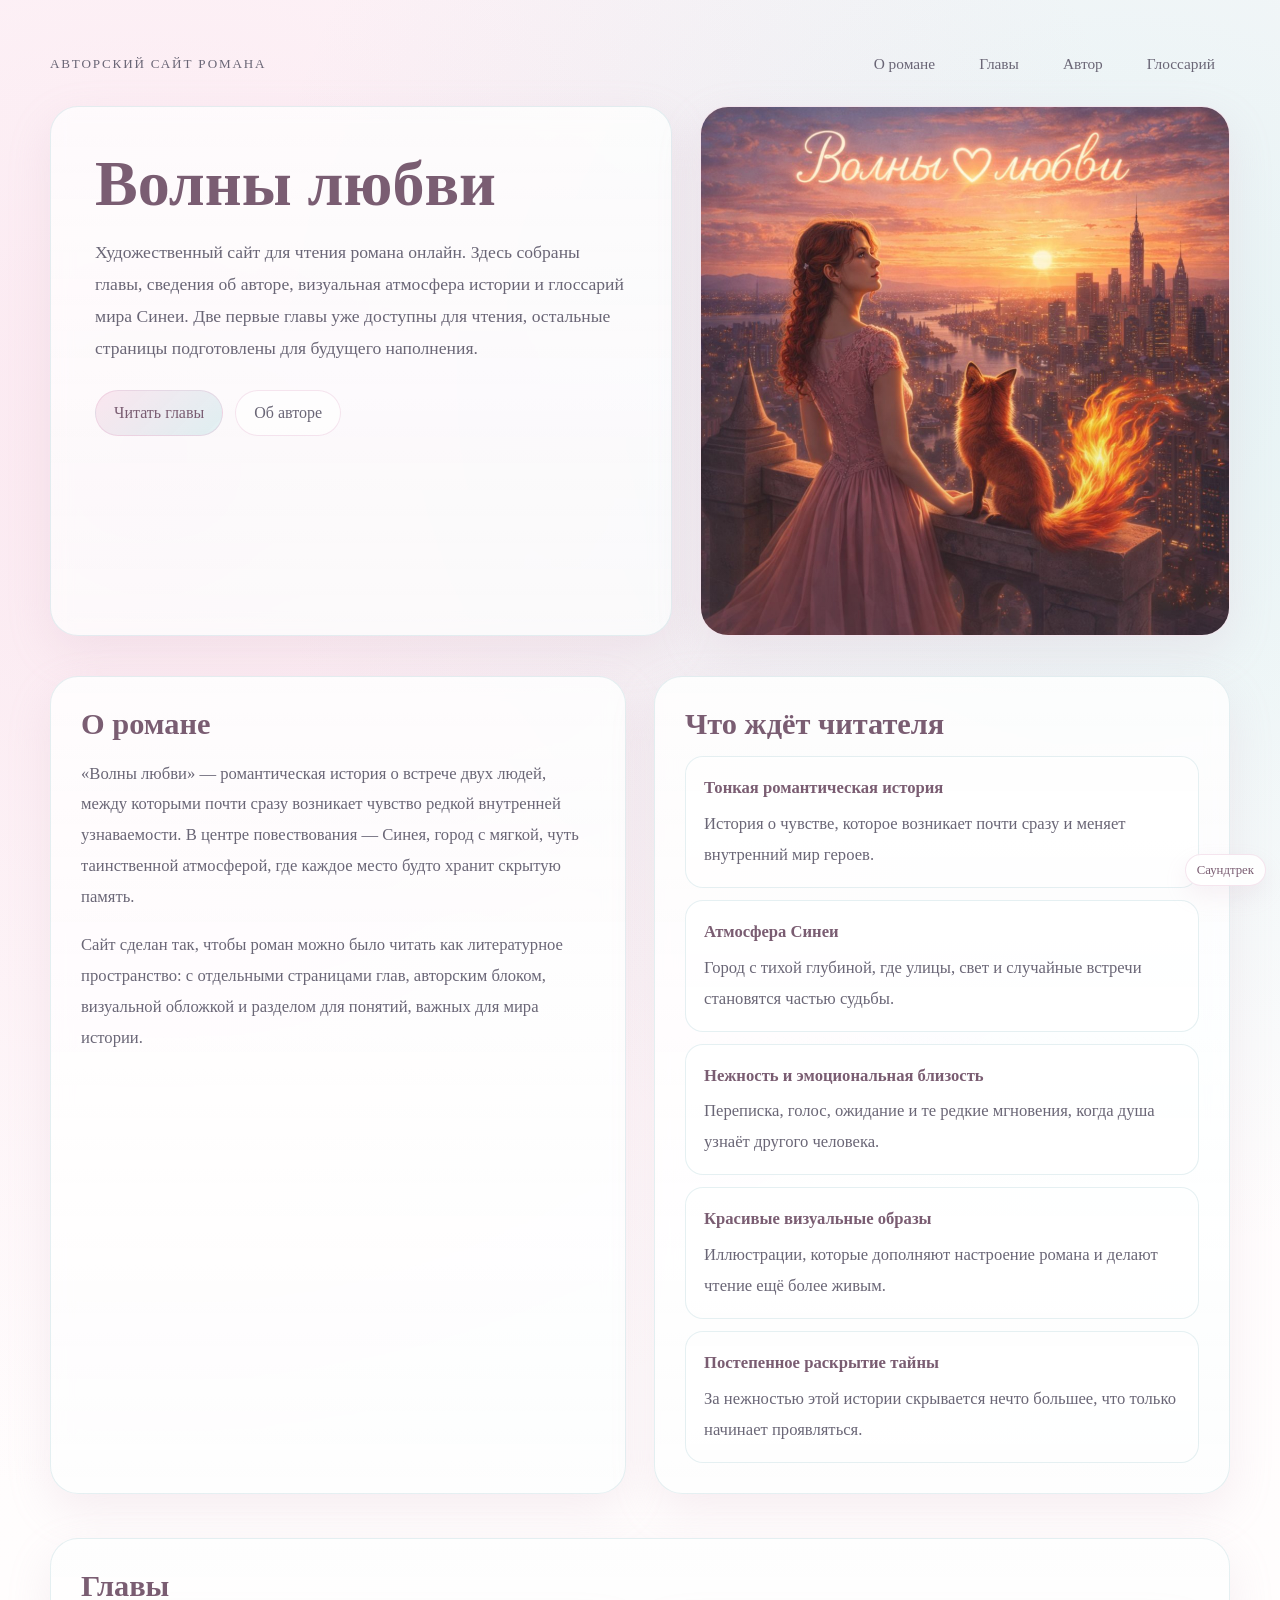
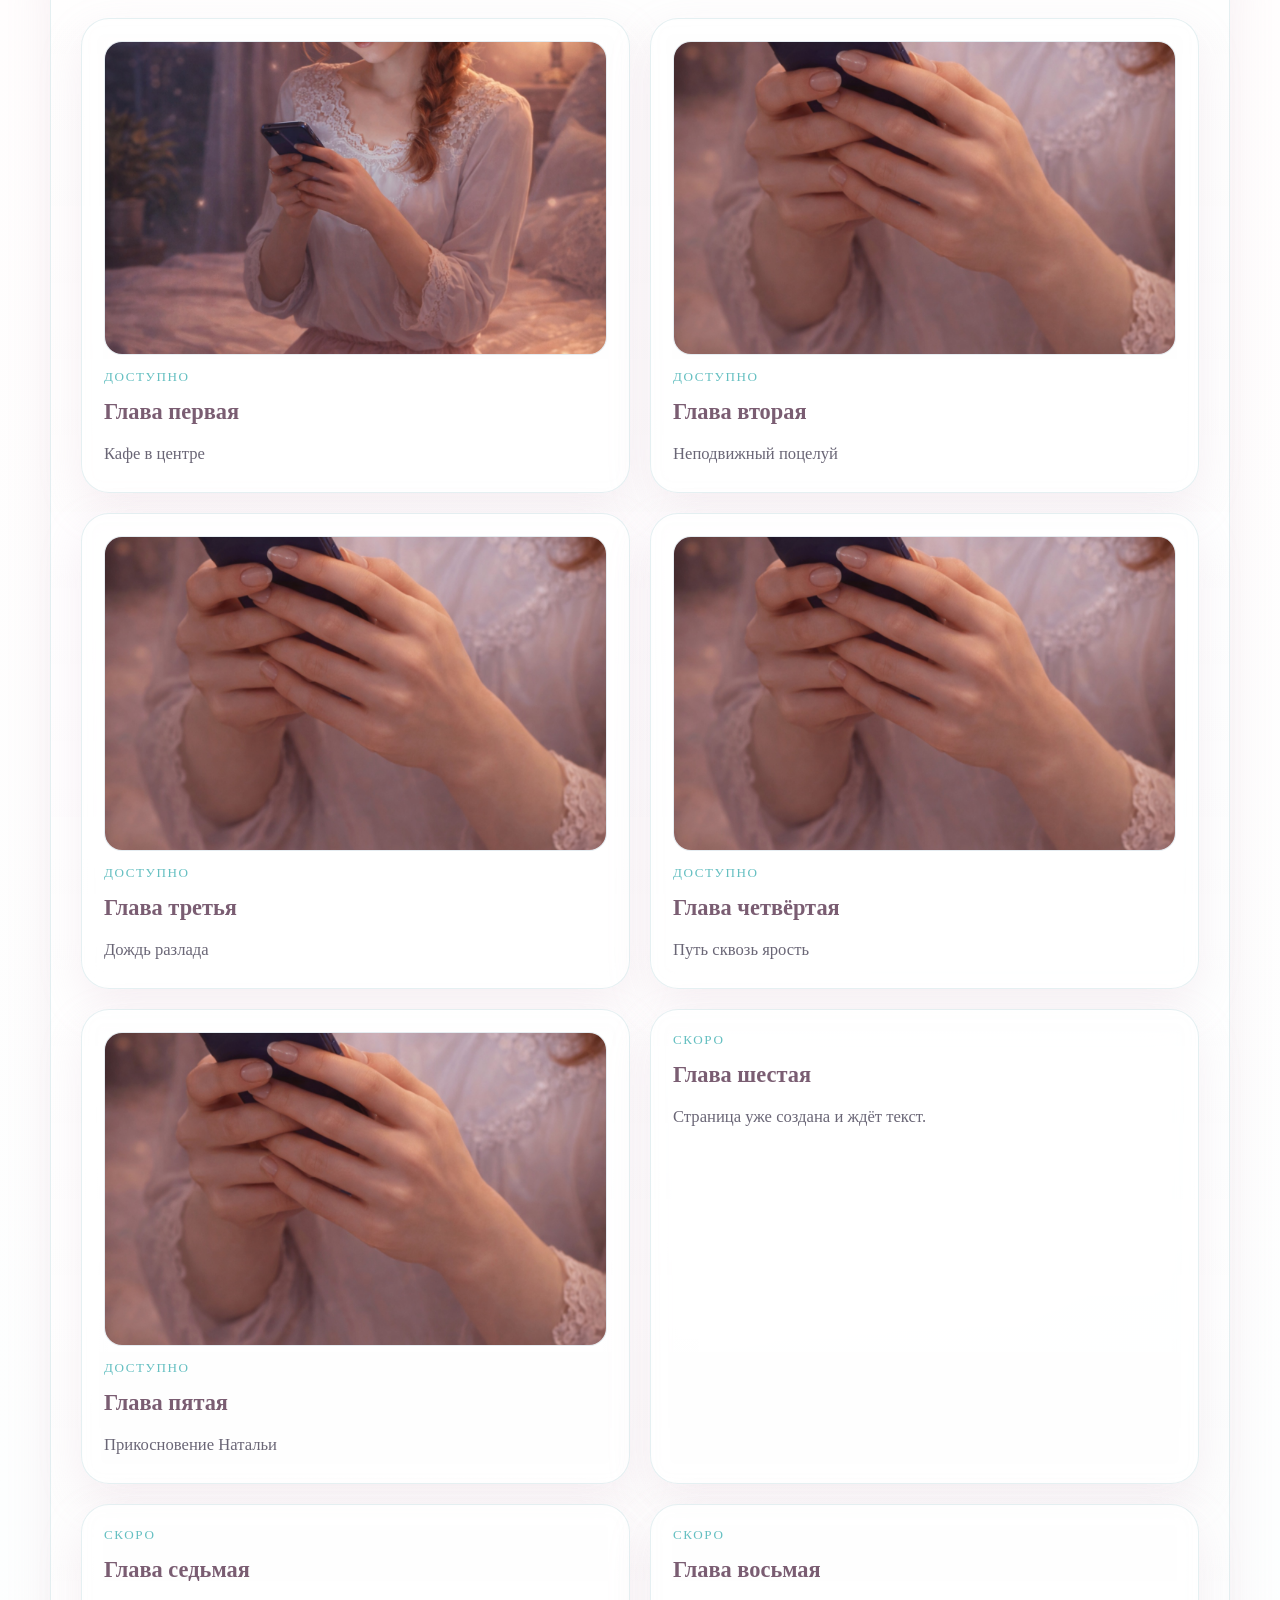
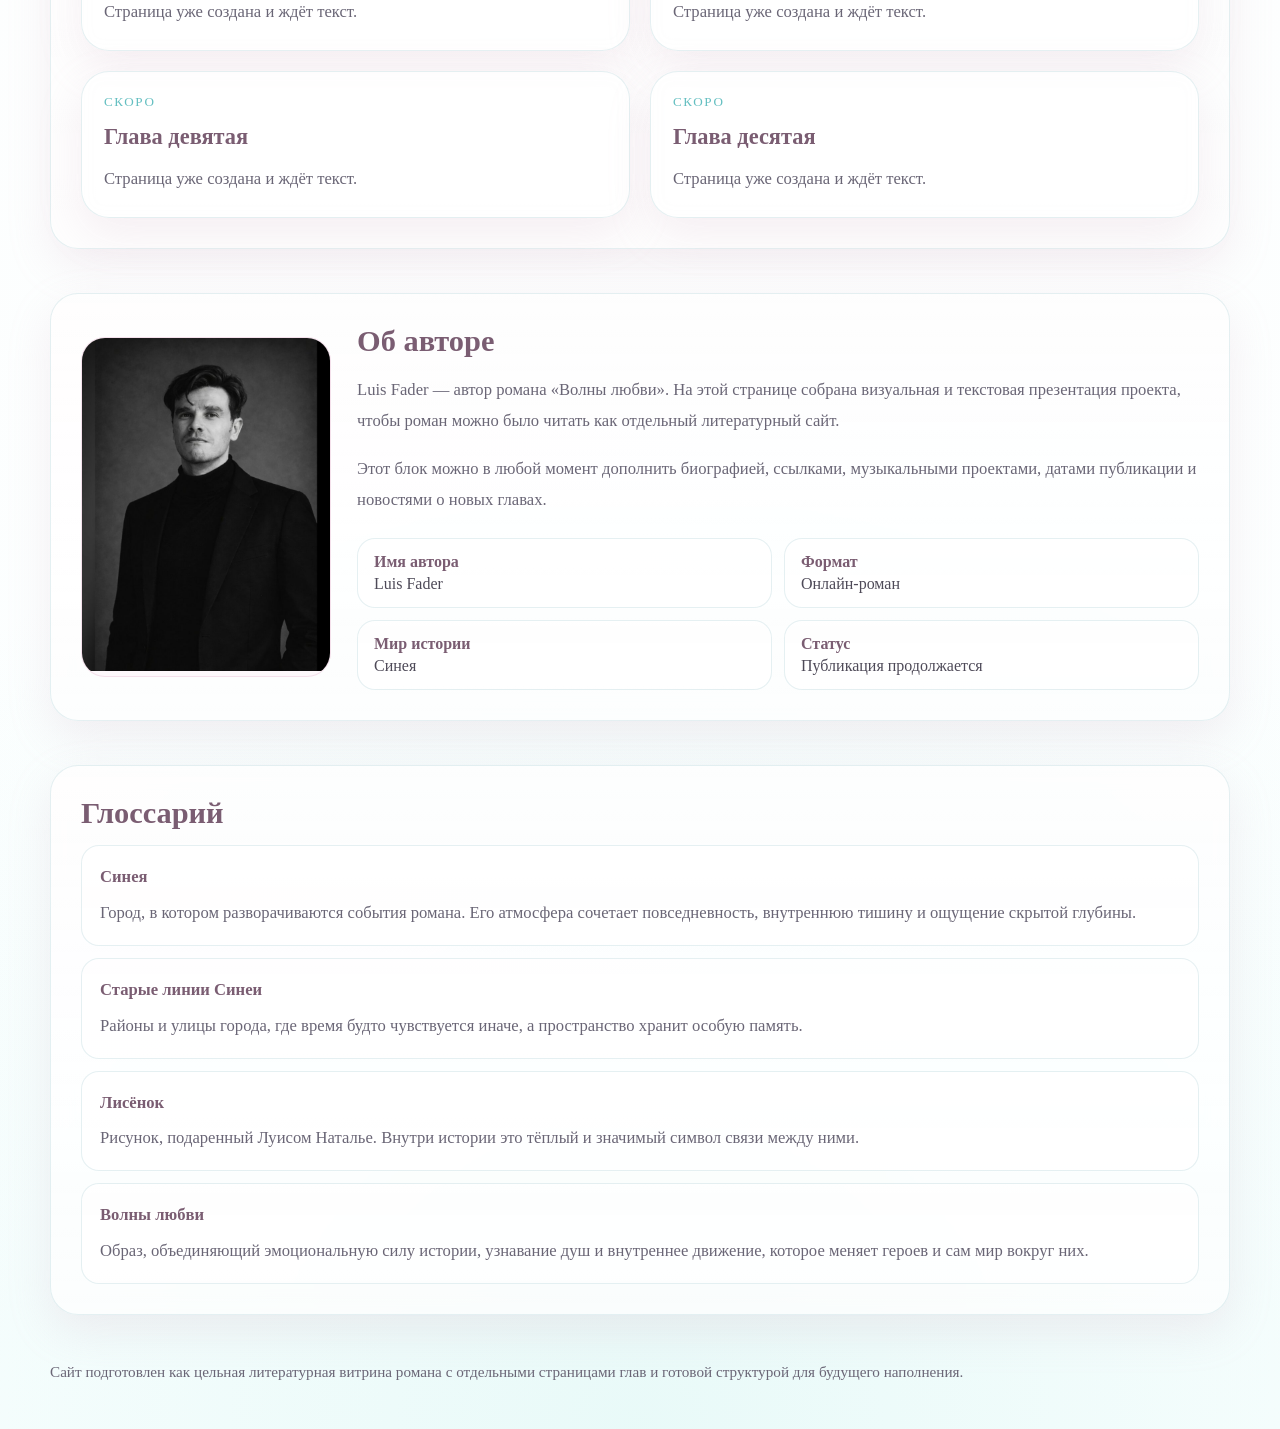
==== index.html @ 977006c1 "Add files via upload" ====
<!DOCTYPE html>
<html lang="ru">
<head>
  <meta charset="UTF-8">
  <meta name="viewport" content="width=device-width, initial-scale=1.0">
  <title>Волны любви — роман</title>
  <link rel="stylesheet" href="assets/css/styles.css">
</head>
<body>
  <div class="site-shell hero">
    <div class="topbar">
      <div class="brand">Авторский сайт романа</div>
      <nav class="nav">
        <a href="#about">О романе</a>
        <a href="#chapters">Главы</a>
        <a href="#author">Автор</a>
        <a href="#glossary">Глоссарий</a>
      </nav>
    </div>

    <div class="hero-grid">
      <section class="card hero-copy">
        <h1>Волны любви</h1>
        <p>
          Художественный сайт для чтения романа онлайн. Здесь собраны главы, сведения об авторе,
          визуальная атмосфера истории и глоссарий мира Синеи. Две первые главы уже доступны для чтения,
          остальные страницы подготовлены для будущего наполнения.
        </p>
        <div class="hero-actions">
          <a class="button primary" href="#chapters">Читать главы</a>
          <a class="button secondary" href="#author">Об авторе</a>
        </div>
      </section>

      <aside class="card cover-card">
        <img src="assets/img/cover.jpg" alt="Обложка романа">
      </aside>
    </div>
  </div>

  <main class="site-shell">
    <section class="section" id="about">
      <div class="section-grid">
        <article class="card panel">
          <h2>О романе</h2>
          <p>
            «Волны любви» — романтическая история о встрече двух людей, между которыми почти сразу возникает
            чувство редкой внутренней узнаваемости. В центре повествования — Синея, город с мягкой, чуть
            таинственной атмосферой, где каждое место будто хранит скрытую память.
          </p>
          <p>
            Сайт сделан так, чтобы роман можно было читать как литературное пространство:
            с отдельными страницами глав, авторским блоком, визуальной обложкой и разделом для понятий,
            важных для мира истории.
          </p>
        </article>

        
        <article class="card panel">
          <h2>Что ждёт читателя</h2>
          <ul class="glossary-list">
            <li>
              <strong>Тонкая романтическая история</strong>
              История о чувстве, которое возникает почти сразу и меняет внутренний мир героев.
            </li>
            <li>
              <strong>Атмосфера Синеи</strong>
              Город с тихой глубиной, где улицы, свет и случайные встречи становятся частью судьбы.
            </li>
            <li>
              <strong>Нежность и эмоциональная близость</strong>
              Переписка, голос, ожидание и те редкие мгновения, когда душа узнаёт другого человека.
            </li>
            <li>
              <strong>Красивые визуальные образы</strong>
              Иллюстрации, которые дополняют настроение романа и делают чтение ещё более живым.
            </li>
            <li>
              <strong>Постепенное раскрытие тайны</strong>
              За нежностью этой истории скрывается нечто большее, что только начинает проявляться.
            </li>
          </ul>
        </article>

      </div>
    </section>

    <section class="section" id="chapters">
      <div class="card panel">
        <h2>Главы</h2>
        <div class="chapter-grid">
          <a class="card chapter-card" href="chapters/chapter-01.html">
            <div class="chapter-thumb"><img src="assets/img/chapter-01.jpg" alt="Глава 1"></div>
            <div class="chapter-status">доступно</div>
            <h3>Глава первая</h3>
            <p>Кафе в центре</p>
          </a>

          <a class="card chapter-card" href="chapters/chapter-02.html">
            <div class="chapter-thumb"><img src="assets/img/chapter-02.jpg" alt="Глава 2"></div>
            <div class="chapter-status">доступно</div>
            <h3>Глава вторая</h3>
            <p>Неподвижный поцелуй</p>
          </a>

          <a class="card chapter-card" href="chapters/chapter-03.html">
            <div class="chapter-thumb"><img src="assets/img/chapter-02.jpg" alt="Глава 3"></div>
            <div class="chapter-status">доступно</div>
            <h3>Глава третья</h3>
            <p>Дождь разлада</p>
          </a>

          <a class="card chapter-card" href="chapters/chapter-04.html">
            <div class="chapter-thumb"><img src="assets/img/chapter-02.jpg" alt="Глава 4"></div>
            <div class="chapter-status">доступно</div>
            <h3>Глава четвёртая</h3>
            <p>Путь сквозь ярость</p>
          </a>

          <a class="card chapter-card" href="chapters/chapter-05.html">
    <div class="chapter-thumb"><img src="assets/img/chapter-02.jpg"></div>
    <div class="chapter-status">доступно</div>
    <h3>Глава пятая</h3>
    <p>Прикосновение Натальи</p>
    </a>

          <a class="card chapter-card" href="chapters/chapter-06.html">
            <div class="chapter-status">скоро</div>
            <h3>Глава шестая</h3>
            <p>Страница уже создана и ждёт текст.</p>
          </a>

          <a class="card chapter-card" href="chapters/chapter-07.html">
            <div class="chapter-status">скоро</div>
            <h3>Глава седьмая</h3>
            <p>Страница уже создана и ждёт текст.</p>
          </a>

          <a class="card chapter-card" href="chapters/chapter-08.html">
            <div class="chapter-status">скоро</div>
            <h3>Глава восьмая</h3>
            <p>Страница уже создана и ждёт текст.</p>
          </a>

          <a class="card chapter-card" href="chapters/chapter-09.html">
            <div class="chapter-status">скоро</div>
            <h3>Глава девятая</h3>
            <p>Страница уже создана и ждёт текст.</p>
          </a>

          <a class="card chapter-card" href="chapters/chapter-10.html">
            <div class="chapter-status">скоро</div>
            <h3>Глава десятая</h3>
            <p>Страница уже создана и ждёт текст.</p>
          </a>
        </div>
      </div>
    </section>

    <section class="section" id="author">
      <div class="card panel author-card">
        <div class="author-photo">
          <img src="assets/img/author.jpg" alt="Фото автора">
        </div>
        <div>
          <h2>Об авторе</h2>
          <p>
            Luis Fader — автор романа «Волны любви». На этой странице собрана визуальная и текстовая
            презентация проекта, чтобы роман можно было читать как отдельный литературный сайт.
          </p>
          <p>
            Этот блок можно в любой момент дополнить биографией, ссылками, музыкальными проектами,
            датами публикации и новостями о новых главах.
          </p>
          <div class="meta">
            <div><strong>Имя автора</strong><span>Luis Fader</span></div>
            <div><strong>Формат</strong><span>Онлайн-роман</span></div>
            <div><strong>Мир истории</strong><span>Синея</span></div>
            <div><strong>Статус</strong><span>Публикация продолжается</span></div>
          </div>
        </div>
      </div>
    </section>

    <section class="section" id="glossary">
      <div class="card panel">
        <h2>Глоссарий</h2>
        <ul class="glossary-list">
          <li>
            <strong>Синея</strong>
            Город, в котором разворачиваются события романа. Его атмосфера сочетает повседневность,
            внутреннюю тишину и ощущение скрытой глубины.
          </li>
          <li>
            <strong>Старые линии Синеи</strong>
            Районы и улицы города, где время будто чувствуется иначе, а пространство хранит особую память.
          </li>
          <li>
            <strong>Лисёнок</strong>
            Рисунок, подаренный Луисом Наталье. Внутри истории это тёплый и значимый символ связи между ними.
          </li>
          <li>
            <strong>Волны любви</strong>
            Образ, объединяющий эмоциональную силу истории, узнавание душ и внутреннее движение,
            которое меняет героев и сам мир вокруг них.
          </li>
        </ul>
      </div>
    </section>

    <footer class="footer">
      Сайт подготовлен как цельная литературная витрина романа с отдельными страницами глав и готовой структурой для будущего наполнения.
    </footer>
  </main>

  <div class="music-launcher">
    <button id="openSoundBtn" class="music-open-btn" type="button">Саундтрек</button>
  </div>

  <div id="soundModal" class="sound-modal" aria-hidden="true">
    <div class="sound-modal-backdrop"></div>
    <div id="soundModalCard" class="sound-modal-card">
      <div id="soundModalDrag" class="sound-modal-top">
        <div class="sound-modal-title">Послушать саундтрек «Волны любви»</div>
        <button id="closeSoundBtn" class="sound-close" type="button" aria-label="Закрыть">×</button>
      </div>

      <div class="sound-controls">
        <audio id="soundtrack" controls preload="metadata">
          <source src="assets/audio/soundtrack.mp3" type="audio/mpeg">
          <source src="assets/audio/soundtrack.wav" type="audio/wav">
        </audio>

        <div class="spectrum-wrap">
          <canvas id="spectrumCanvas" class="spectrum-canvas"></canvas>
        </div>

        <p class="sound-hint">Окно можно перетащить. При закрытии музыка останавливается.</p>
      </div>
    </div>
  </div>

  <script>
  (function () {
    const modal = document.getElementById("soundModal");
    const card = document.getElementById("soundModalCard");
    const dragHandle = document.getElementById("soundModalDrag");
    const openBtn = document.getElementById("openSoundBtn");
    const closeBtn = document.getElementById("closeSoundBtn");
    const audio = document.getElementById("soundtrack");
    const canvas = document.getElementById("spectrumCanvas");

    if (!modal || !card || !dragHandle || !openBtn || !closeBtn || !audio || !canvas) {
      return;
    }

    let audioCtx = null;
    let analyser = null;
    let source = null;
    let animationId = null;

    let isDragging = false;
    let dragOffsetX = 0;
    let dragOffsetY = 0;

    function ensureAudioGraph() {
      if (analyser) return;

      const AudioContextClass = window.AudioContext || window.webkitAudioContext;
      if (!AudioContextClass) return;

      audioCtx = new AudioContextClass();
      analyser = audioCtx.createAnalyser();
      analyser.fftSize = 256;
      analyser.smoothingTimeConstant = 0.85;

      source = audioCtx.createMediaElementSource(audio);
      source.connect(analyser);
      analyser.connect(audioCtx.destination);
    }

    function resizeCanvas() {
      const ratio = Math.max(window.devicePixelRatio || 1, 1);
      const rect = canvas.getBoundingClientRect();
      canvas.width = Math.max(10, Math.floor(rect.width * ratio));
      canvas.height = Math.max(10, Math.floor(rect.height * ratio));
    }

    function drawSpectrum() {
      const ctx = canvas.getContext("2d");
      if (!ctx) return;

      resizeCanvas();

      const width = canvas.width;
      const height = canvas.height;
      const ratio = Math.max(window.devicePixelRatio || 1, 1);

      ctx.clearRect(0, 0, width, height);

      const bg = ctx.createLinearGradient(0, 0, 0, height);
      bg.addColorStop(0, "rgba(255,255,255,0.15)");
      bg.addColorStop(1, "rgba(120,207,208,0.04)");
      ctx.fillStyle = bg;
      ctx.fillRect(0, 0, width, height);

      const bars = 26;
      const gap = 4 * ratio;
      const barWidth = (width - gap * (bars + 1)) / bars;

      if (!analyser || audio.paused) {
        const t = Date.now() / 700;
        for (let i = 0; i < bars; i++) {
          const value = 0.18 + 0.1 * Math.sin(t + i * 0.5);
          const barHeight = Math.max(6 * ratio, value * (height * 0.65));
          const x = gap + i * (barWidth + gap);
          const y = height - barHeight - 6 * ratio;
          ctx.fillStyle = "rgba(68, 226, 220, 0.22)";
          ctx.fillRect(x, y, barWidth, barHeight);
        }
        animationId = requestAnimationFrame(drawSpectrum);
        return;
      }

      const bufferLength = analyser.frequencyBinCount;
      const dataArray = new Uint8Array(bufferLength);
      analyser.getByteFrequencyData(dataArray);

      const grad = ctx.createLinearGradient(0, 0, 0, height);
      grad.addColorStop(0, "rgba(68, 226, 220, 0.95)");
      grad.addColorStop(1, "rgba(63, 187, 195, 0.28)");
      ctx.fillStyle = grad;

      const step = Math.max(1, Math.floor(bufferLength / bars));

      for (let i = 0; i < bars; i++) {
        const value = dataArray[i * step] / 255;
        const barHeight = Math.max(8 * ratio, value * (height * 0.80));
        const x = gap + i * (barWidth + gap);
        const y = height - barHeight - 6 * ratio;
        ctx.fillRect(x, y, barWidth, barHeight);
      }

      animationId = requestAnimationFrame(drawSpectrum);
    }

    function openModal() {
      modal.classList.add("active");
      modal.setAttribute("aria-hidden", "false");
    }

    function closeModal() {
      modal.classList.remove("active");
      modal.setAttribute("aria-hidden", "true");
      audio.pause();
      audio.currentTime = 0;
    }

    async function startPlayback() {
      try {
        ensureAudioGraph();

        if (audioCtx && audioCtx.state === "suspended") {
          await audioCtx.resume();
        }

        audio.muted = false;
        audio.volume = 1;
        await audio.play();
      } catch (err) {
        console.error("No se pudo reproducir el audio:", err);
      }
    }

    openBtn.addEventListener("click", async function () {
      openModal();
      await startPlayback();
      if (!animationId) {
        drawSpectrum();
      }
    });

    closeBtn.addEventListener("click", function () {
      closeModal();
    });

    document.addEventListener("keydown", function (e) {
      if (e.key === "Escape" && modal.classList.contains("active")) {
        closeModal();
      }
    });

    function startDrag(clientX, clientY) {
      const rect = card.getBoundingClientRect();
      isDragging = true;
      dragOffsetX = clientX - rect.left;
      dragOffsetY = clientY - rect.top;
      card.style.left = rect.left + "px";
      card.style.top = rect.top + "px";
      card.style.right = "auto";
      card.style.bottom = "auto";
      card.style.position = "fixed";
    }

    function moveDrag(clientX, clientY) {
      if (!isDragging) return;

      const maxX = window.innerWidth - card.offsetWidth - 6;
      const maxY = window.innerHeight - card.offsetHeight - 6;

      let x = clientX - dragOffsetX;
      let y = clientY - dragOffsetY;

      x = Math.max(6, Math.min(maxX, x));
      y = Math.max(6, Math.min(maxY, y));

      card.style.left = x + "px";
      card.style.top = y + "px";
    }

    function endDrag() {
      isDragging = false;
    }

    dragHandle.addEventListener("mousedown", function (e) {
      if (e.target.closest("#closeSoundBtn")) return;
      startDrag(e.clientX, e.clientY);
    });

    window.addEventListener("mousemove", function (e) {
      moveDrag(e.clientX, e.clientY);
    });

    window.addEventListener("mouseup", endDrag);

    dragHandle.addEventListener("touchstart", function (e) {
      const touch = e.touches[0];
      if (!touch) return;
      startDrag(touch.clientX, touch.clientY);
    }, { passive: true });

    window.addEventListener("touchmove", function (e) {
      const touch = e.touches[0];
      if (!touch) return;
      moveDrag(touch.clientX, touch.clientY);
    }, { passive: true });

    window.addEventListener("touchend", endDrag);
    window.addEventListener("resize", resizeCanvas);

    resizeCanvas();
    if (!animationId) {
      drawSpectrum();
    }
  })();
  </script>

</body>
</html>
---- assets/css/styles.css ----
:root{
  --bg:#fff8fb;
  --bg-2:#fdfcff;
  --panel:rgba(255, 255, 255, 0.82);
  --panel-strong:rgba(255,255,255,0.92);
  --line:rgba(109, 173, 185, 0.18);
  --line-strong:rgba(212, 146, 182, 0.24);
  --text:#4e4a58;
  --text-soft:#6a6676;
  --heading:#7a5d72;
  --accent:#78cfd0;
  --accent-2:#eba4c4;
  --accent-3:#b9ece7;
  --shadow:0 16px 44px rgba(204, 168, 188, .18);
}
*{box-sizing:border-box}
html{scroll-behavior:smooth}
body{
  margin:0;
  font-family: Georgia, "Times New Roman", serif;
  color:var(--text);
  background:
    radial-gradient(circle at 12% 10%, rgba(235,164,196,.22), transparent 24%),
    radial-gradient(circle at 88% 8%, rgba(120,207,208,.20), transparent 20%),
    radial-gradient(circle at 50% 100%, rgba(185,236,231,.28), transparent 22%),
    linear-gradient(180deg, #fffafc 0%, #fffdfd 34%, #fbffff 100%);
  min-height:100vh;
}
a{color:inherit}
.site-shell{width:min(1180px, calc(100% - 40px)); margin:0 auto}
.hero{padding:32px 0 18px}
.topbar{
  display:flex; gap:16px; align-items:center; justify-content:space-between;
  padding:12px 0 22px;
}
.brand{
  letter-spacing:.14em; text-transform:uppercase; font-size:.82rem; color:var(--text-soft)
}
.nav{display:flex; gap:14px; flex-wrap:wrap}
.nav a{
  text-decoration:none;
  color:var(--text-soft);
  font-size:.96rem;
  padding:10px 14px;
  border:1px solid transparent;
  border-radius:999px;
  transition:.18s ease;
}
.nav a:hover{
  border-color:var(--line-strong);
  color:var(--heading);
  background:rgba(255,255,255,.6)
}
.hero-grid{
  display:grid;
  grid-template-columns:1.08fr .92fr;
  gap:28px;
  align-items:stretch;
}
.card{
  background:var(--panel);
  border:1px solid var(--line);
  border-radius:28px;
  box-shadow:var(--shadow);
  backdrop-filter: blur(10px);
}
.hero-copy{
  padding:44px;
  background:
    linear-gradient(180deg, rgba(255,255,255,.82), rgba(255,255,255,.74)),
    linear-gradient(135deg, rgba(235,164,196,.08), rgba(120,207,208,.08));
}
.hero-copy h1{
  font-size:clamp(2.5rem, 5vw, 4.8rem);
  line-height:1.04;
  margin:0 0 18px;
  font-weight:600;
  color:var(--heading);
}
.hero-copy p{
  font-size:1.1rem;
  line-height:1.82;
  color:var(--text-soft);
  margin:0 0 26px;
  max-width:62ch;
}
.hero-actions{display:flex; gap:12px; flex-wrap:wrap}
.button{
  display:inline-flex;
  align-items:center;
  justify-content:center;
  text-decoration:none;
  padding:13px 18px;
  border-radius:999px;
  border:1px solid var(--line-strong);
  transition:.18s ease;
}
.button.primary{
  background:linear-gradient(135deg, rgba(235,164,196,.24), rgba(120,207,208,.22));
  color:var(--heading);
}
.button.secondary{
  color:var(--text-soft);
  background:rgba(255,255,255,.65);
}
.button:hover{
  transform:translateY(-1px);
  box-shadow:0 10px 24px rgba(204,168,188,.18);
}
.cover-card{
  overflow:hidden;
  position:relative;
  border-color:var(--line-strong);
}
.cover-card img{
  display:block;
  width:100%;
  height:100%;
  object-fit:cover;
  min-height:460px;
}
.cover-card::after{
  content:"";
  position:absolute;
  inset:0;
  background:
    linear-gradient(180deg, rgba(255,255,255,.03) 0%, rgba(255,255,255,0) 32%, rgba(122,93,114,.14) 100%);
}
.section{padding:22px 0}
.section-grid{
  display:grid;
  grid-template-columns:1fr 1fr;
  gap:28px;
}
.panel{
  padding:30px;
  background:
    linear-gradient(180deg, rgba(255,255,255,.88), rgba(255,255,255,.78)),
    linear-gradient(135deg, rgba(235,164,196,.05), rgba(120,207,208,.05));
}
.panel h2{
  margin:0 0 14px;
  font-size:1.9rem;
  font-weight:600;
  color:var(--heading);
}
.panel p, .panel li{
  line-height:1.86;
  color:var(--text-soft);
  font-size:1.04rem;
}
.author-card{
  display:grid;
  grid-template-columns:250px 1fr;
  gap:26px;
  align-items:center;
}
.author-photo{
  overflow:hidden;
  border-radius:24px;
  border:1px solid var(--line-strong);
  min-height:340px;
  background:#fdf8fb;
}
.author-photo img{
  display:block;
  width:100%;
  height:100%;
  object-fit:cover;
}
.meta{
  display:grid;
  grid-template-columns:repeat(2, minmax(0,1fr));
  gap:12px;
  margin-top:22px
}
.meta div{
  padding:14px 16px;
  border:1px solid var(--line);
  border-radius:18px;
  background:rgba(255,255,255,.72)
}
.meta strong{
  display:block;
  margin-bottom:4px;
  color:var(--heading);
}
.chapter-grid{
  display:grid;
  grid-template-columns:repeat(2, minmax(0,1fr));
  gap:20px
}
.chapter-card{
  padding:22px;
  text-decoration:none;
  display:flex;
  flex-direction:column;
  gap:14px;
  transition:.18s ease;
}
.chapter-card:hover{
  transform:translateY(-2px);
  box-shadow:0 16px 36px rgba(204,168,188,.2);
}
.chapter-thumb{
  overflow:hidden;
  border-radius:18px;
  border:1px solid var(--line);
  background:#fffafd;
  aspect-ratio:16/10;
}
.chapter-thumb img{
  width:100%;
  height:100%;
  object-fit:cover;
  display:block;
}
.chapter-status{
  font-size:.82rem;
  color:#64bfc1;
  text-transform:uppercase;
  letter-spacing:.12em;
}
.chapter-card h3{
  margin:0;
  font-size:1.4rem;
  color:var(--heading);
}
.chapter-card p{margin:0; color:var(--text-soft)}
.glossary-list{
  display:grid;
  grid-template-columns:1fr;
  gap:12px;
  margin:0;
  padding:0;
  list-style:none
}
.glossary-list li{
  padding:16px 18px;
  border:1px solid var(--line);
  border-radius:18px;
  background:rgba(255,255,255,.7)
}
.glossary-list strong{
  display:block;
  margin-bottom:5px;
  color:var(--heading)
}
.footer{
  padding:26px 0 48px;
  color:var(--text-soft);
  font-size:.95rem
}
.chapter-page{
  width:min(920px, calc(100% - 40px));
  margin:0 auto;
  padding:34px 0 56px
}
.chapter-header{
  padding:18px 0 24px
}
.chapter-header a{
  text-decoration:none;
  color:var(--text-soft)
}
.chapter-hero{
  overflow:hidden;
  border-color:var(--line-strong);
}
.chapter-hero img{
  display:block;
  width:100%;
  aspect-ratio:16/8;
  object-fit:cover
}
.chapter-body{
  padding:38px 38px 34px;
  background:var(--panel-strong);
}
.chapter-body h1{
  margin:0 0 10px;
  font-size:2.5rem;
  color:var(--heading)
}
.chapter-body .lead{
  color:#6ec6c6;
  letter-spacing:.12em;
  text-transform:uppercase;
  font-size:.84rem;
  margin-bottom:18px
}
.chapter-text p{
  margin:0 0 1.18em;
  line-height:2.02;
  font-size:1.1rem;
  color:#544f5f;
}
.note{
  padding:18px 20px;
  border-radius:18px;
  border:1px dashed var(--line-strong);
  color:var(--text-soft);
  background:rgba(255,255,255,.62)
}
em{color:#8a6f84}
@media (max-width: 920px){
  .hero-grid,.section-grid,.author-card,.chapter-grid{grid-template-columns:1fr}
  .cover-card img{min-height:340px}
  .author-photo{min-height:260px}
  .hero-copy{padding:28px}
  .panel{padding:22px}
}



.music-player{
  position:fixed;
  right:18px;
  bottom:18px;
  z-index:999;
  display:flex;
  align-items:center;
  gap:10px;
  padding:10px 12px;
  border-radius:999px;
  background:rgba(255,255,255,.72);
  border:1px solid var(--line-strong);
  box-shadow:0 14px 30px rgba(204,168,188,.18);
  backdrop-filter: blur(10px);
}
.music-toggle{
  border:none;
  background:linear-gradient(135deg, rgba(235,164,196,.26), rgba(120,207,208,.22));
  color:var(--heading);
  padding:9px 14px;
  border-radius:999px;
  font:inherit;
  font-size:.95rem;
  cursor:pointer;
}
.music-toggle:hover{
  transform:translateY(-1px);
}


.music-launcher{
  position:fixed !important;
  right:14px !important;
  bottom:14px !important;
  z-index:999 !important;
}
.music-open-btn{
  border:none !important;
  background:rgba(255,255,255,.86) !important;
  color:var(--heading) !important;
  padding:8px 11px !important;
  border-radius:999px !important;
  font:inherit !important;
  font-size:.80rem !important;
  line-height:1.12 !important;
  cursor:pointer !important;
  box-shadow:0 10px 22px rgba(204,168,188,.14) !important;
  border:1px solid var(--line-strong) !important;
  backdrop-filter: blur(10px) !important;
  max-width:120px !important;
  white-space:normal !important;
}
.music-open-btn:hover{transform:translateY(-1px)}
.sound-modal{
  position:fixed !important;
  inset:auto !important;
  display:none !important;
  z-index:1200 !important;
}
.sound-modal.active{display:block !important}
.sound-modal-backdrop{display:none !important}
.sound-modal-card{
  position:fixed !important;
  right:14px !important;
  bottom:54px !important;
  width:min(340px, calc(100vw - 24px)) !important;
  border-radius:20px !important;
  background:rgba(255,255,255,.96) !important;
  border:1px solid var(--line-strong) !important;
  box-shadow:0 24px 60px rgba(204,168,188,.24) !important;
  padding:14px !important;
  z-index:1201 !important;
}
.sound-modal-top{
  display:flex !important;
  align-items:center !important;
  justify-content:space-between !important;
  gap:10px !important;
  margin-bottom:10px !important;
  cursor:move !important;
  user-select:none !important;
}
.sound-modal-title{
  color:var(--heading) !important;
  font-size:.92rem !important;
  line-height:1.28 !important;
}
.sound-close{
  border:none !important;
  background:rgba(120,207,208,.14) !important;
  color:var(--heading) !important;
  width:32px !important;
  height:32px !important;
  border-radius:999px !important;
  cursor:pointer !important;
  font-size:1rem !important;
  flex:0 0 auto !important;
}
.sound-controls{
  display:flex !important;
  flex-direction:column !important;
  gap:10px !important;
}
.sound-controls audio{
  width:100% !important;
  height:34px !important;
}
.spectrum-wrap{
  border-radius:14px !important;
  overflow:hidden !important;
  border:1px solid rgba(120,207,208,.22) !important;
  background:
    radial-gradient(circle at 30% 20%, rgba(120,207,208,.16), transparent 34%),
    linear-gradient(180deg, rgba(122,93,114,.05), rgba(120,207,208,.05)),
    rgba(255,255,255,.72) !important;
}
.spectrum-canvas{
  display:block !important;
  width:100% !important;
  height:86px !important;
}
.sound-hint{
  margin:0 !important;
  color:var(--text-soft) !important;
  font-size:.80rem !important;
  line-height:1.35 !important;
}
@media (max-width:700px){
  .music-open-btn{
    max-width:96px !important;
    font-size:.76rem !important;
    padding:7px 9px !important;
  }
  .sound-modal-card{
    width:min(300px, calc(100vw - 18px)) !important;
    right:9px !important;
    bottom:50px !important;
    padding:13px !important;
  }
  .spectrum-canvas{height:74px !important}
}
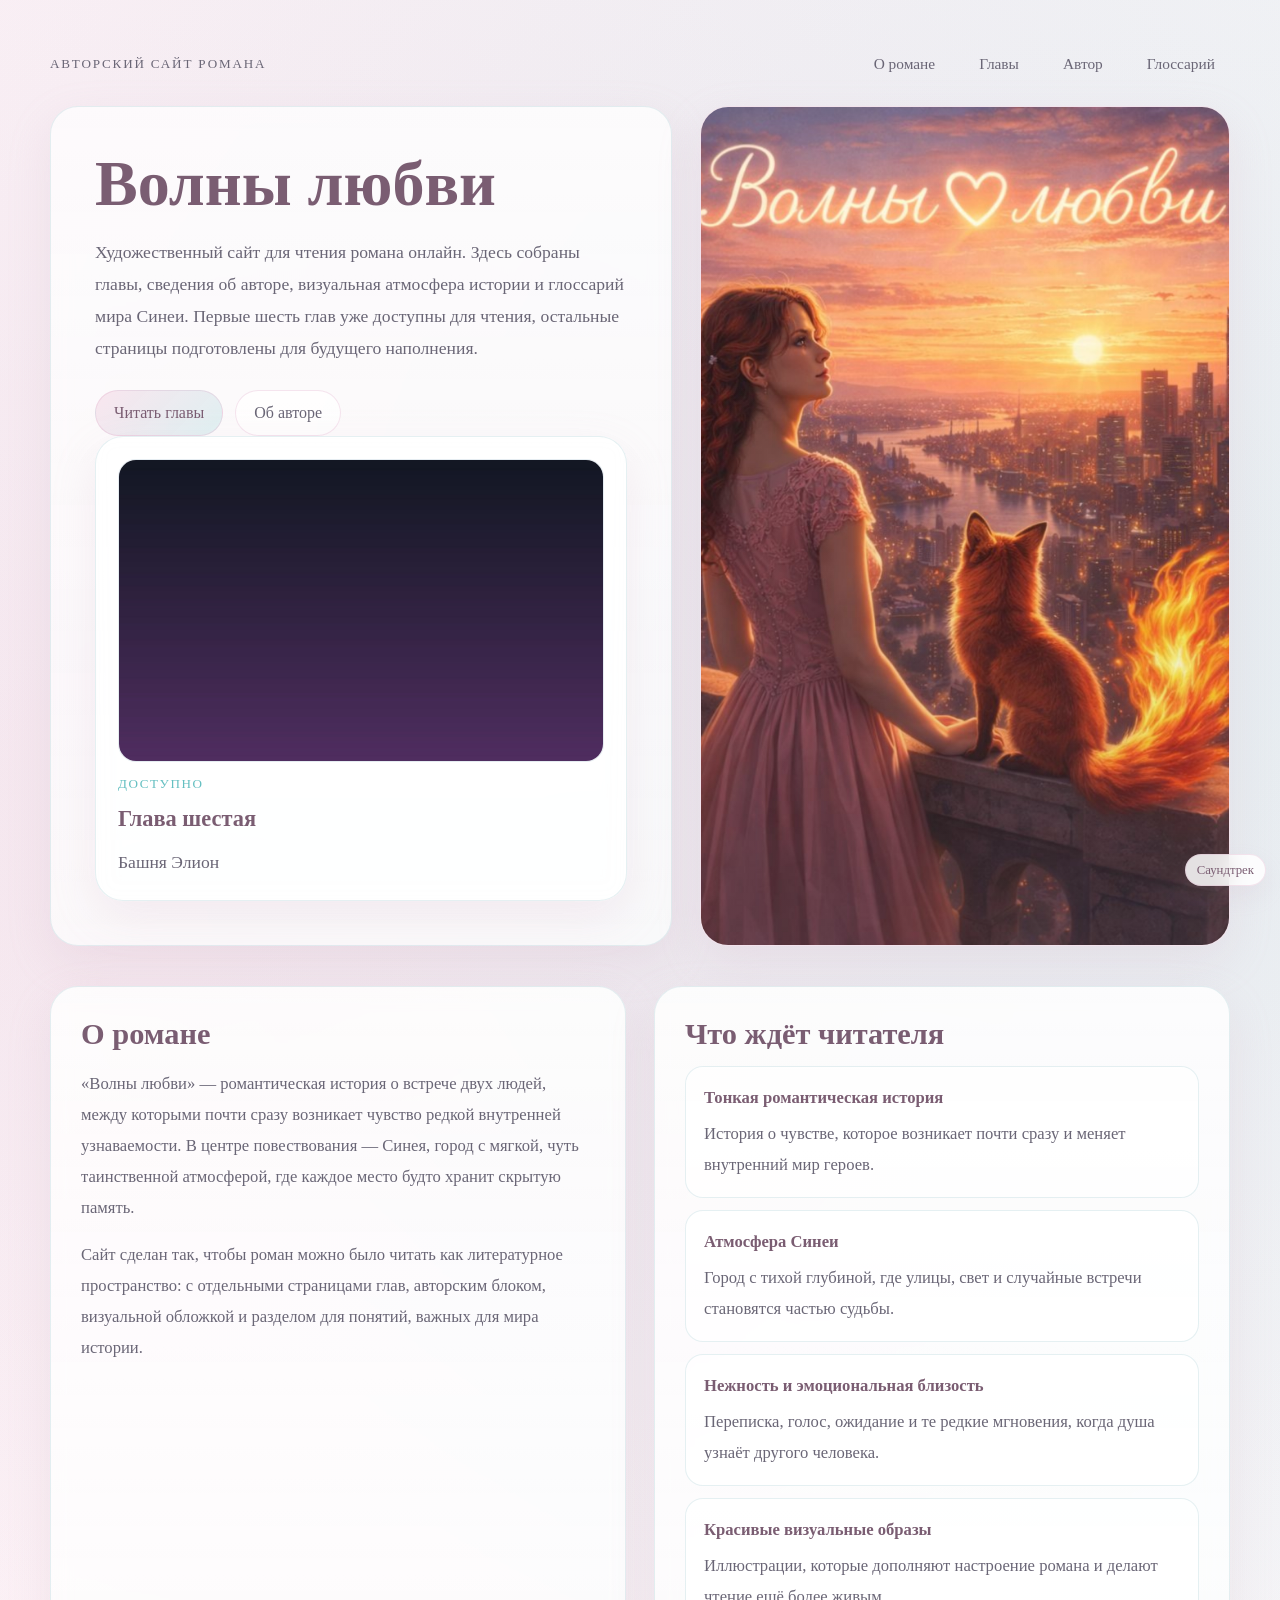
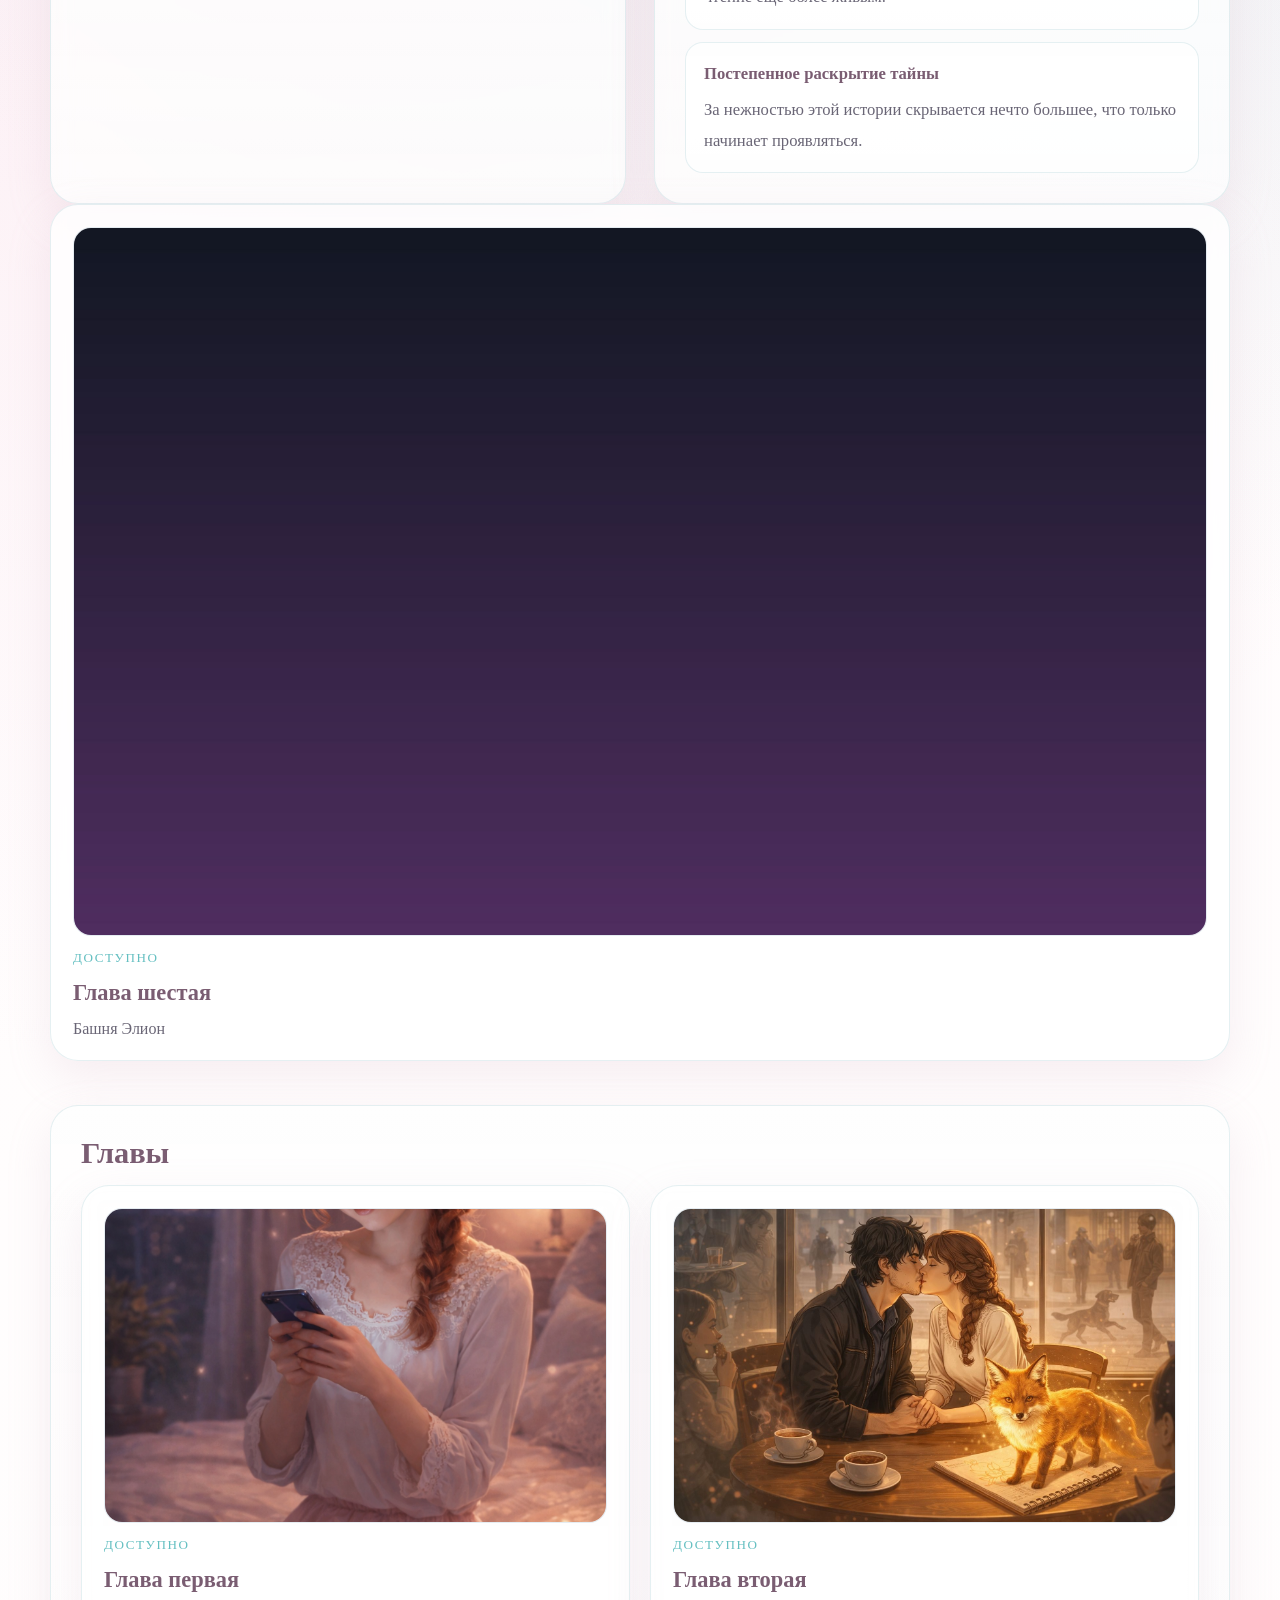
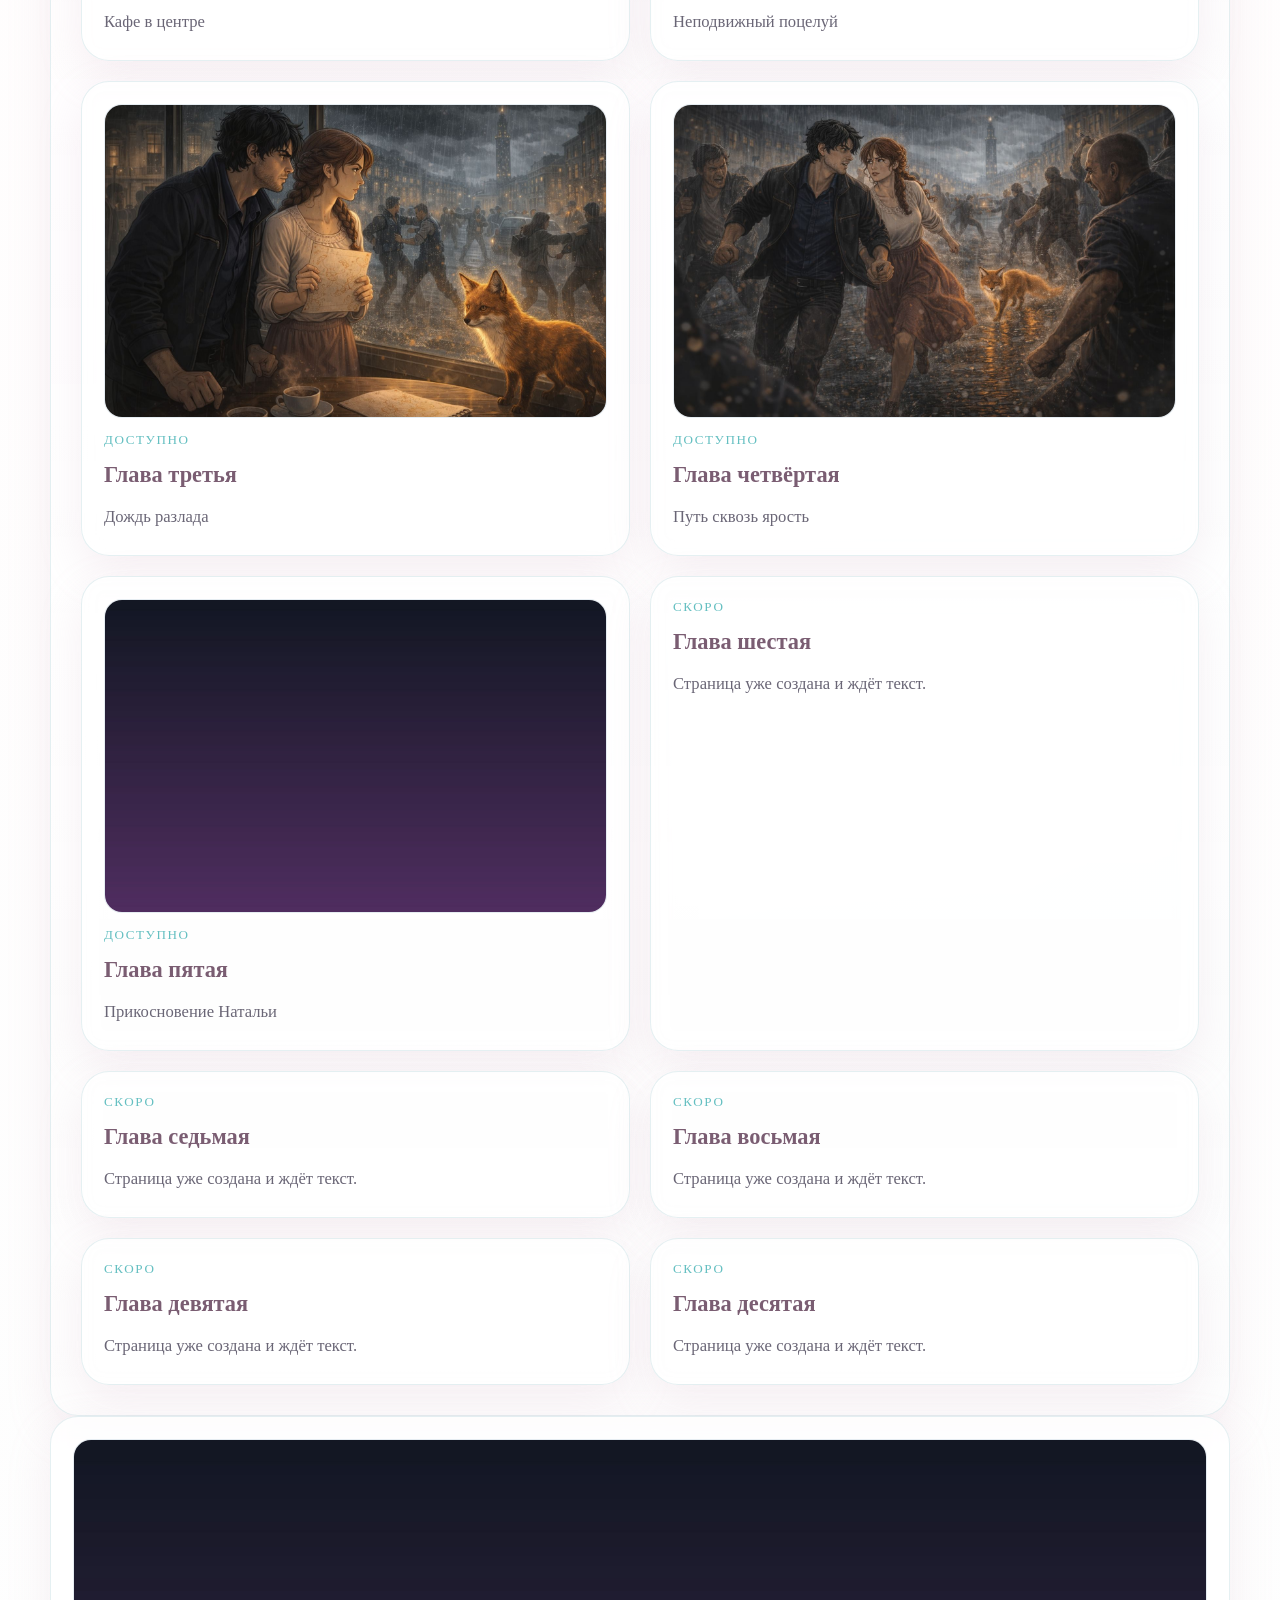
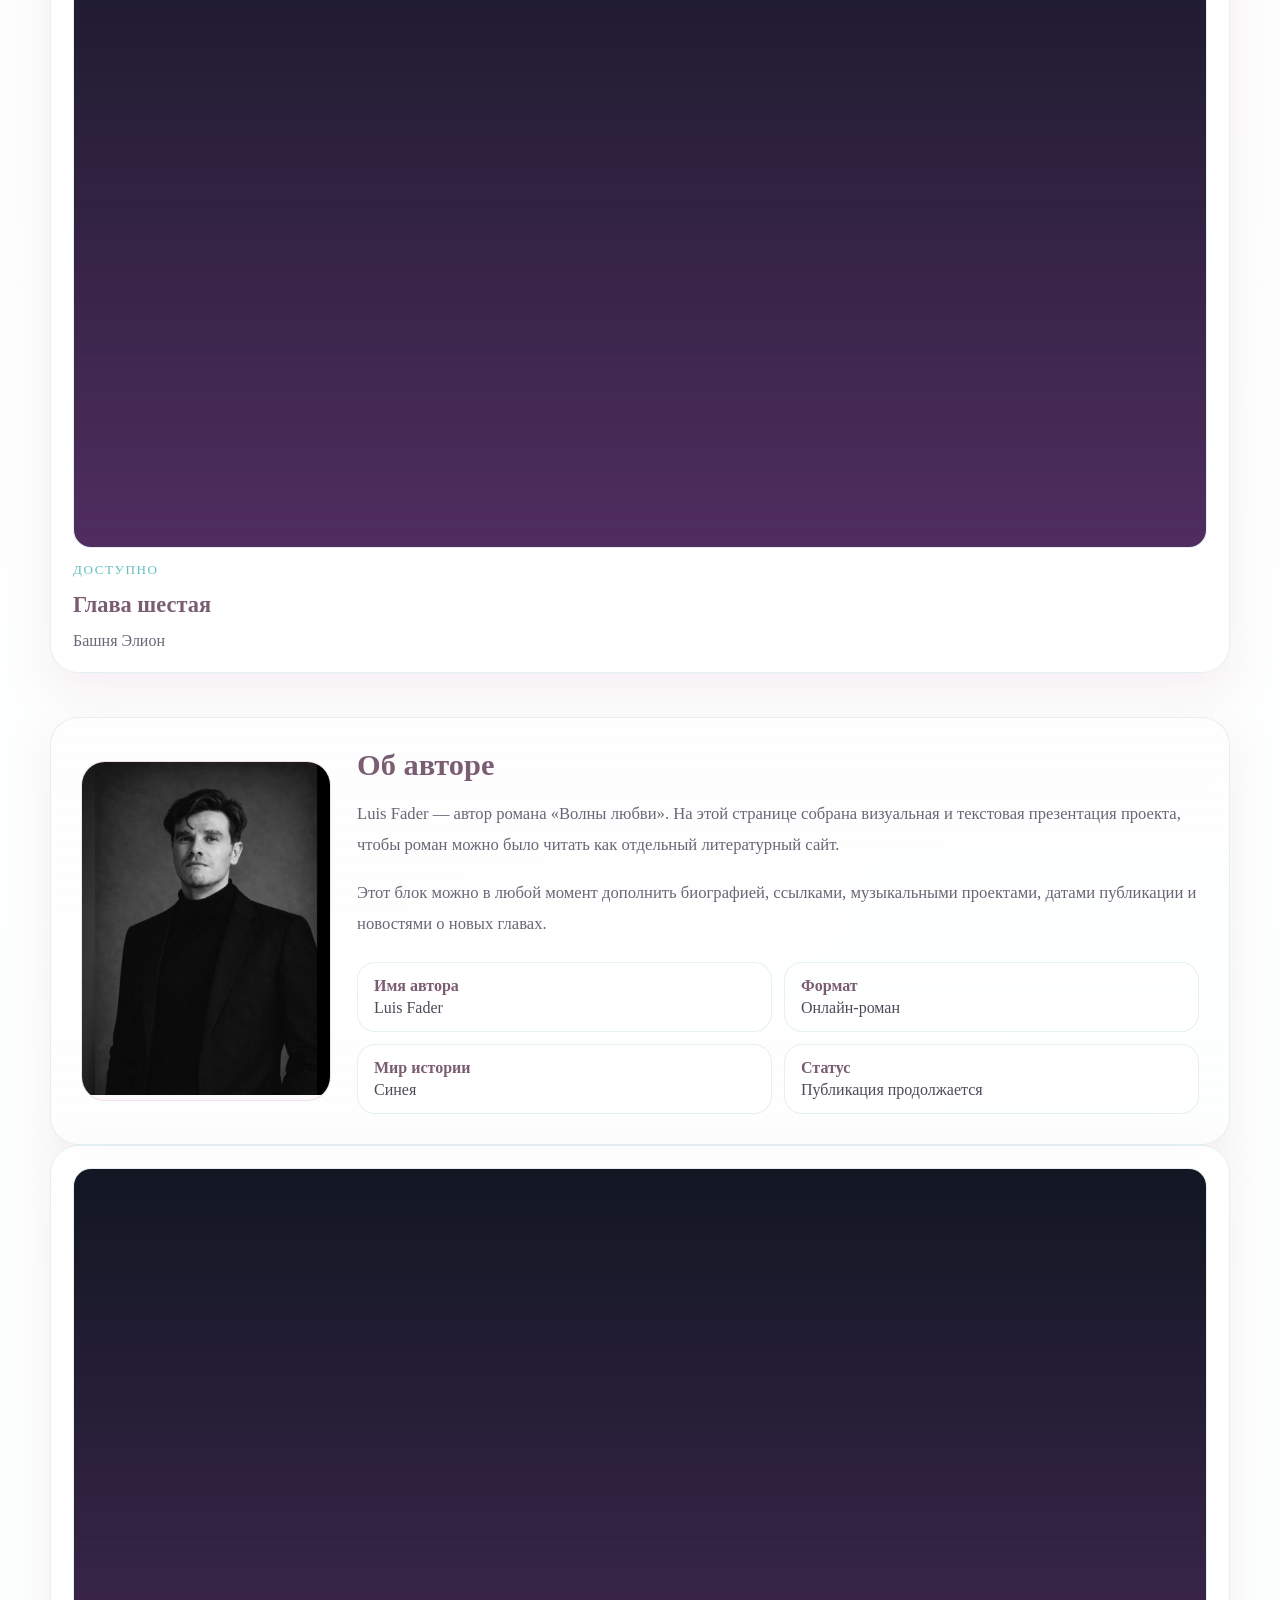
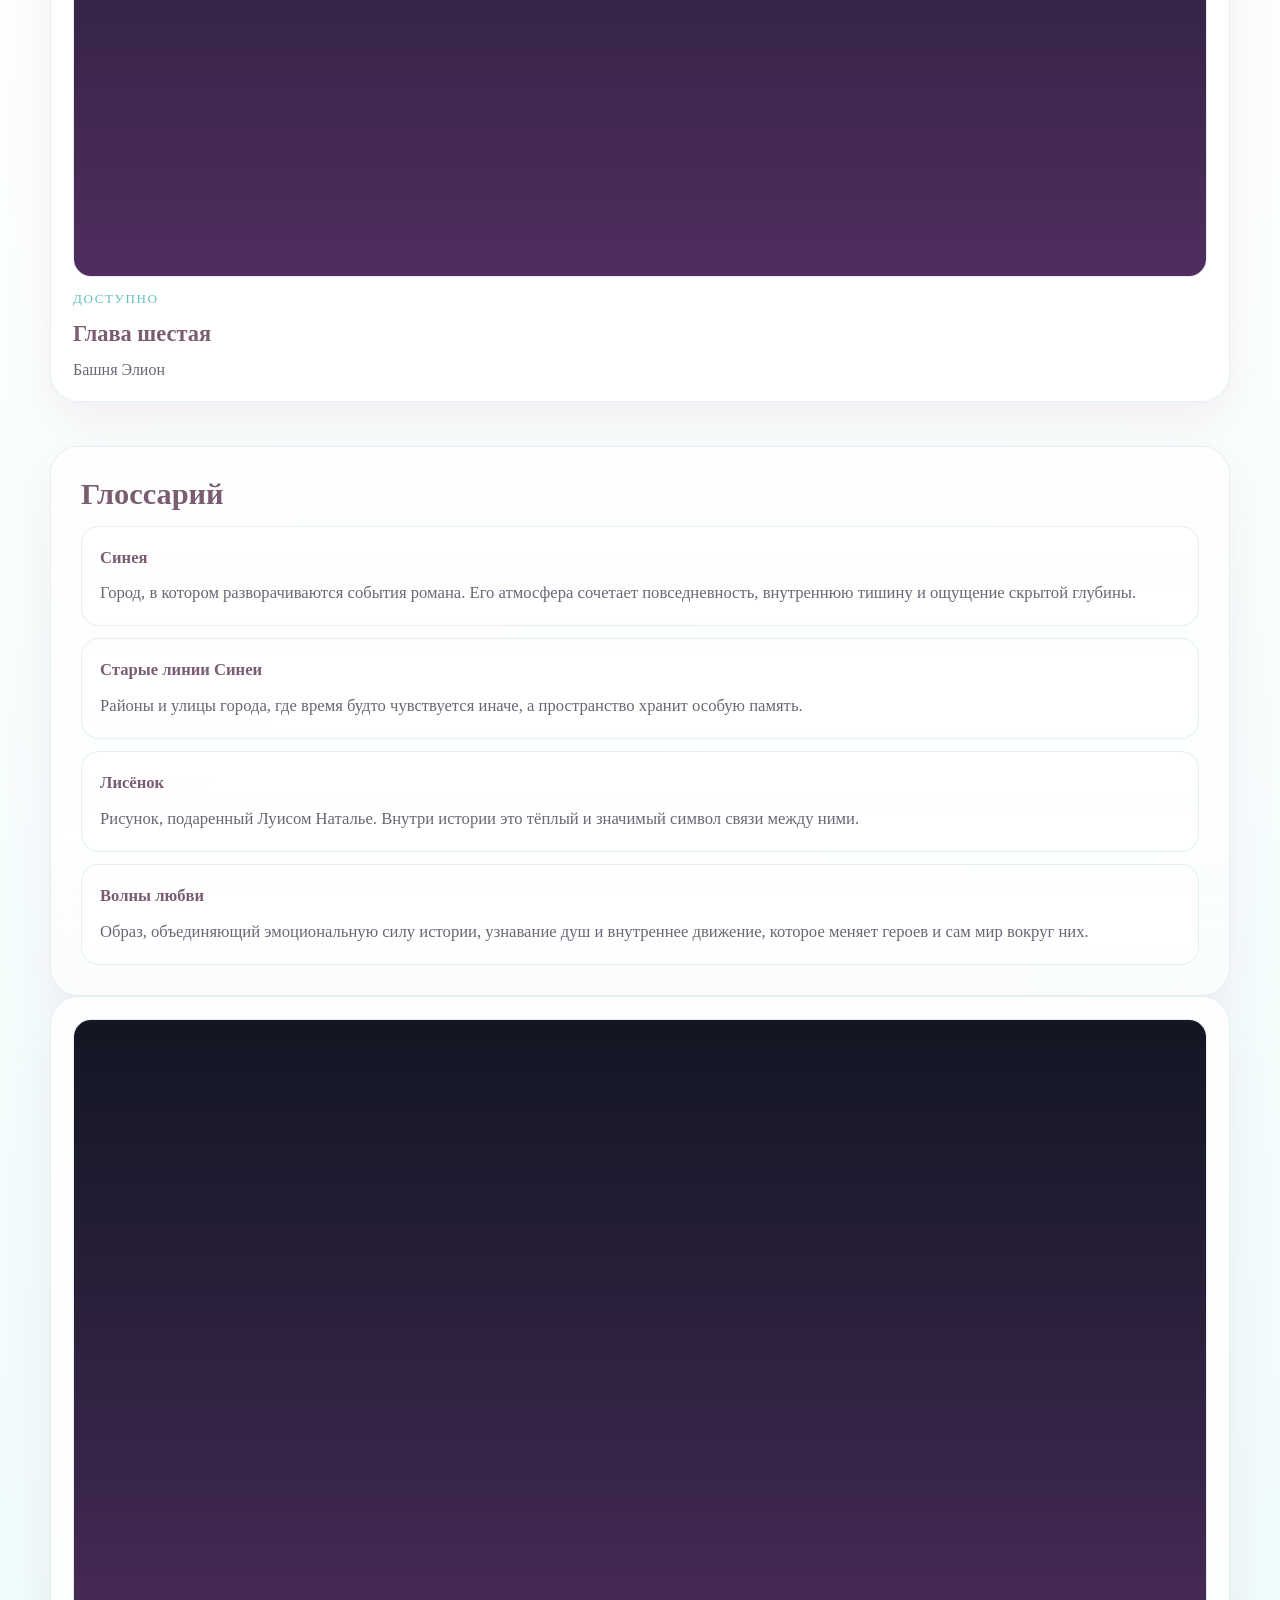
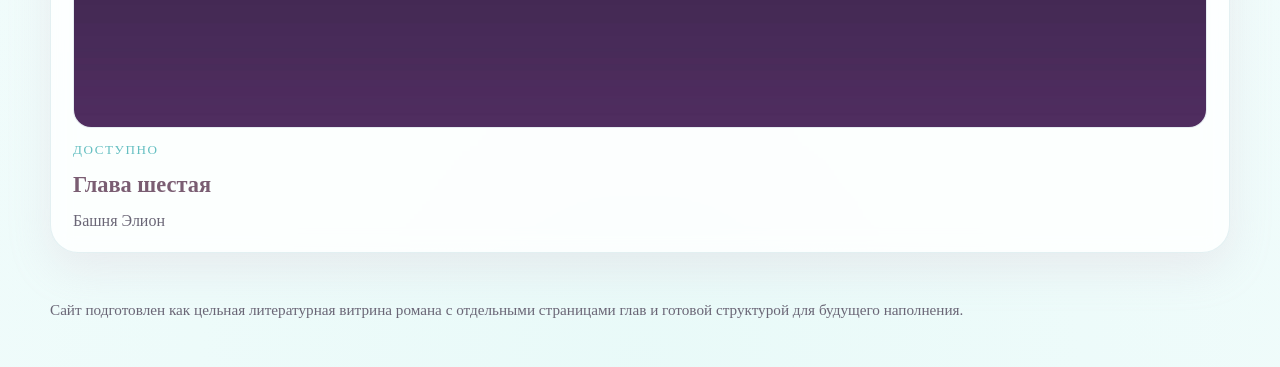
==== commit dca6cdd6: "Add files via upload" ====
--- a/index.html
+++ b/index.html
@@ -23,14 +23,22 @@
         <h1>Волны любви</h1>
         <p>
           Художественный сайт для чтения романа онлайн. Здесь собраны главы, сведения об авторе,
-          визуальная атмосфера истории и глоссарий мира Синеи. Две первые главы уже доступны для чтения,
+          визуальная атмосфера истории и глоссарий мира Синеи. Первые шесть глав уже доступны для чтения,
           остальные страницы подготовлены для будущего наполнения.
         </p>
         <div class="hero-actions">
           <a class="button primary" href="#chapters">Читать главы</a>
           <a class="button secondary" href="#author">Об авторе</a>
         </div>
-      </section>
+      
+<a class="card chapter-card" href="chapters/chapter-06.html">
+<div class="chapter-thumb"><img src="assets/img/chapter-06.jpg" alt="Глава 6"></div>
+<div class="chapter-status">доступно</div>
+<h3>Глава шестая</h3>
+<p>Башня Элион</p>
+</a>
+
+</section>
 
       <aside class="card cover-card">
         <img src="assets/img/cover.jpg" alt="Обложка романа">
@@ -83,7 +91,15 @@
         </article>
 
       </div>
-    </section>
+    
+<a class="card chapter-card" href="chapters/chapter-06.html">
+<div class="chapter-thumb"><img src="assets/img/chapter-06.jpg" alt="Глава 6"></div>
+<div class="chapter-status">доступно</div>
+<h3>Глава шестая</h3>
+<p>Башня Элион</p>
+</a>
+
+</section>
 
     <section class="section" id="chapters">
       <div class="card panel">
@@ -104,25 +120,25 @@
           </a>
 
           <a class="card chapter-card" href="chapters/chapter-03.html">
-            <div class="chapter-thumb"><img src="assets/img/chapter-02.jpg" alt="Глава 3"></div>
+            <div class="chapter-thumb"><img src="assets/img/chapter-03.jpg" alt="Глава 3"></div>
             <div class="chapter-status">доступно</div>
             <h3>Глава третья</h3>
             <p>Дождь разлада</p>
           </a>
 
           <a class="card chapter-card" href="chapters/chapter-04.html">
-            <div class="chapter-thumb"><img src="assets/img/chapter-02.jpg" alt="Глава 4"></div>
+            <div class="chapter-thumb"><img src="assets/img/chapter-04.jpg" alt="Глава 4"></div>
             <div class="chapter-status">доступно</div>
             <h3>Глава четвёртая</h3>
             <p>Путь сквозь ярость</p>
           </a>
 
           <a class="card chapter-card" href="chapters/chapter-05.html">
-    <div class="chapter-thumb"><img src="assets/img/chapter-02.jpg"></div>
-    <div class="chapter-status">доступно</div>
-    <h3>Глава пятая</h3>
-    <p>Прикосновение Натальи</p>
-    </a>
+            <div class="chapter-thumb"><img src="assets/img/chapter-05.jpg" alt="Глава 5"></div>
+            <div class="chapter-status">доступно</div>
+            <h3>Глава пятая</h3>
+            <p>Прикосновение Натальи</p>
+          </a>
 
           <a class="card chapter-card" href="chapters/chapter-06.html">
             <div class="chapter-status">скоро</div>
@@ -155,7 +171,15 @@
           </a>
         </div>
       </div>
-    </section>
+    
+<a class="card chapter-card" href="chapters/chapter-06.html">
+<div class="chapter-thumb"><img src="assets/img/chapter-06.jpg" alt="Глава 6"></div>
+<div class="chapter-status">доступно</div>
+<h3>Глава шестая</h3>
+<p>Башня Элион</p>
+</a>
+
+</section>
 
     <section class="section" id="author">
       <div class="card panel author-card">
@@ -180,7 +204,15 @@
           </div>
         </div>
       </div>
-    </section>
+    
+<a class="card chapter-card" href="chapters/chapter-06.html">
+<div class="chapter-thumb"><img src="assets/img/chapter-06.jpg" alt="Глава 6"></div>
+<div class="chapter-status">доступно</div>
+<h3>Глава шестая</h3>
+<p>Башня Элион</p>
+</a>
+
+</section>
 
     <section class="section" id="glossary">
       <div class="card panel">
@@ -206,7 +238,15 @@
           </li>
         </ul>
       </div>
-    </section>
+    
+<a class="card chapter-card" href="chapters/chapter-06.html">
+<div class="chapter-thumb"><img src="assets/img/chapter-06.jpg" alt="Глава 6"></div>
+<div class="chapter-status">доступно</div>
+<h3>Глава шестая</h3>
+<p>Башня Элион</p>
+</a>
+
+</section>
 
     <footer class="footer">
       Сайт подготовлен как цельная литературная витрина романа с отдельными страницами глав и готовой структурой для будущего наполнения.
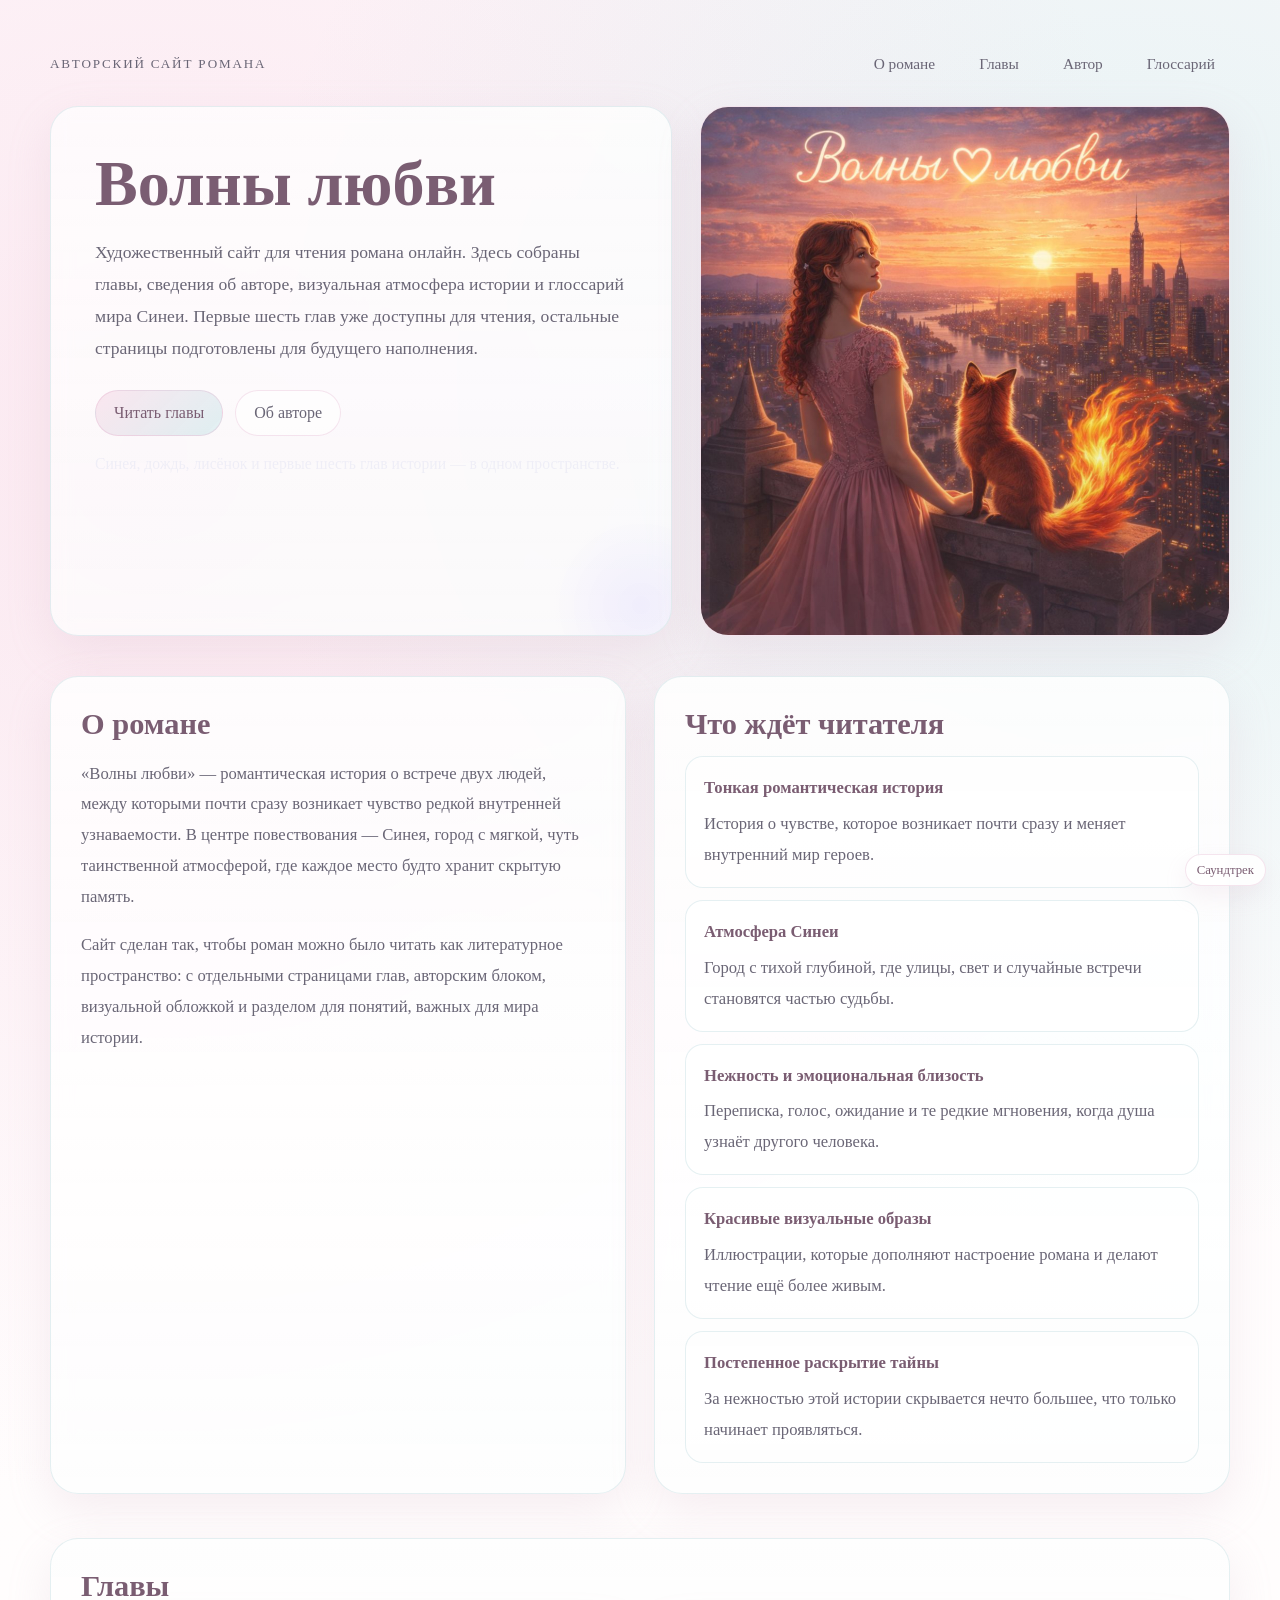
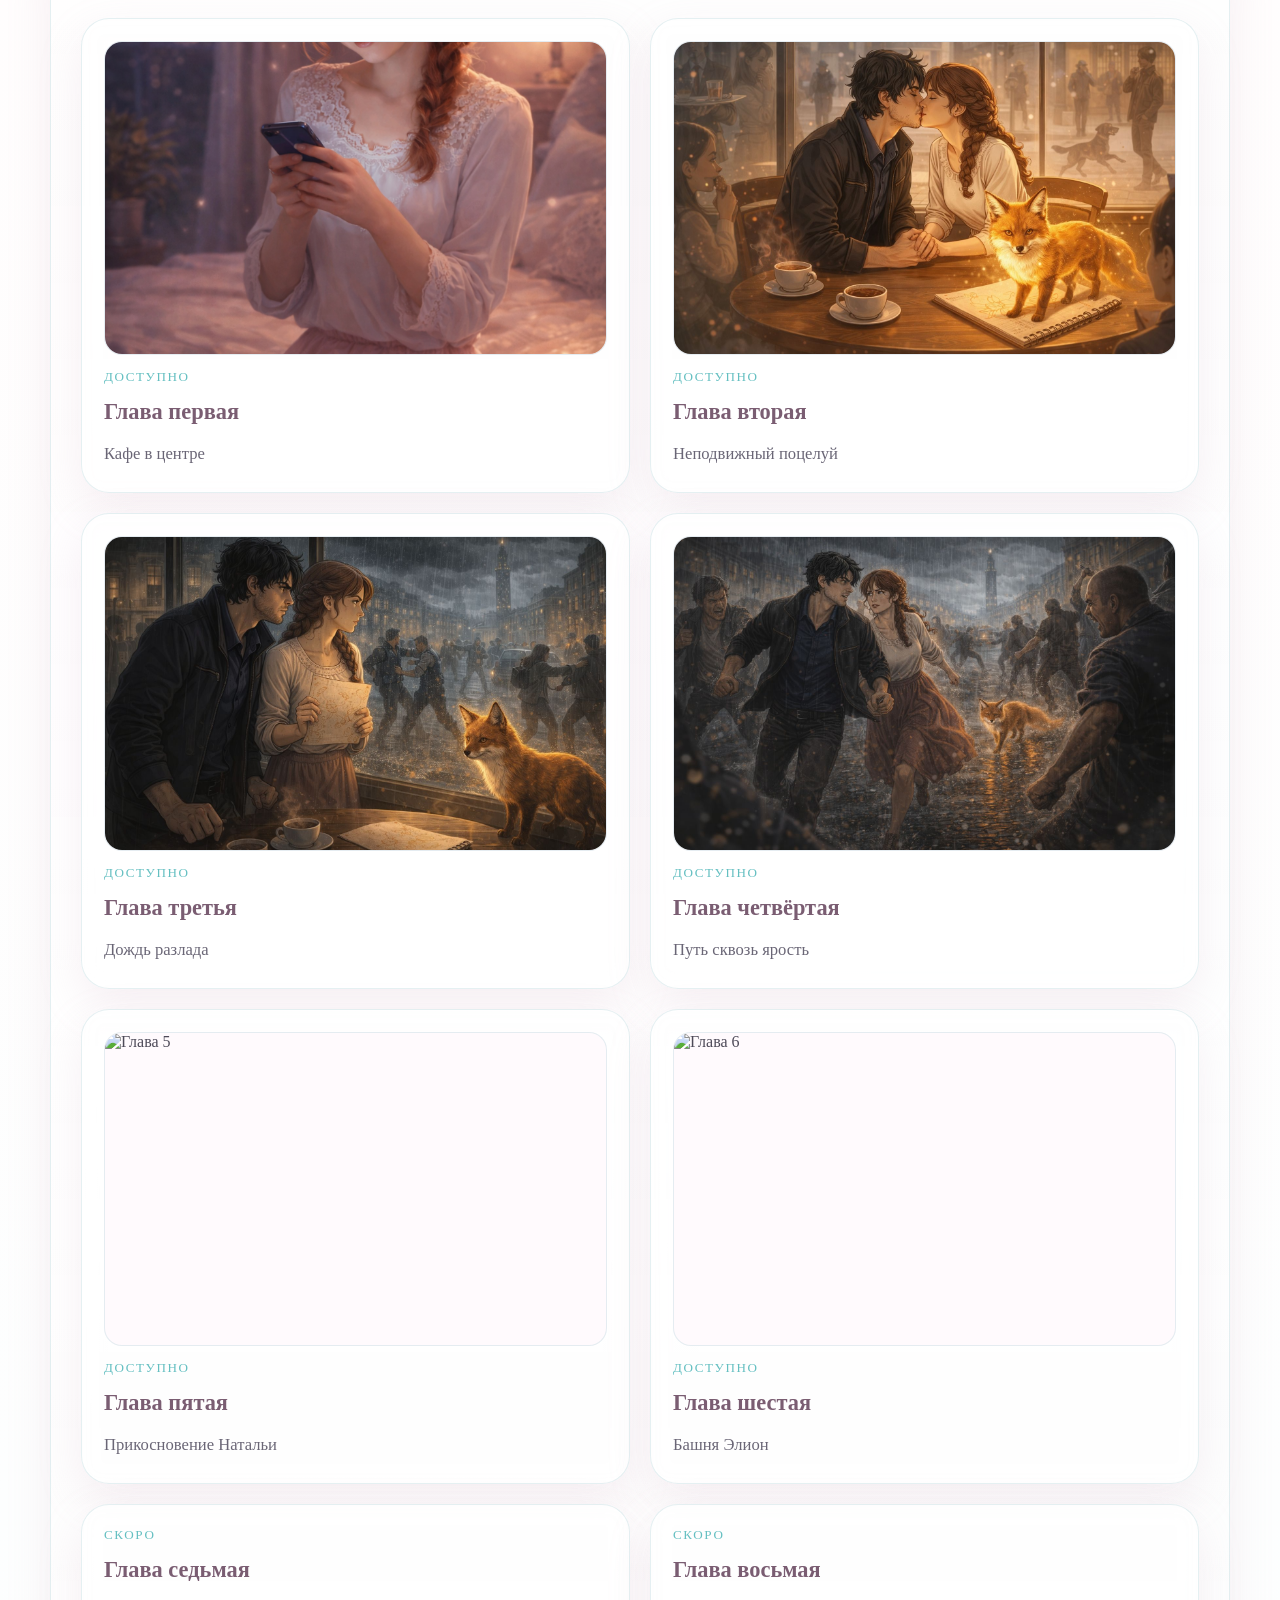
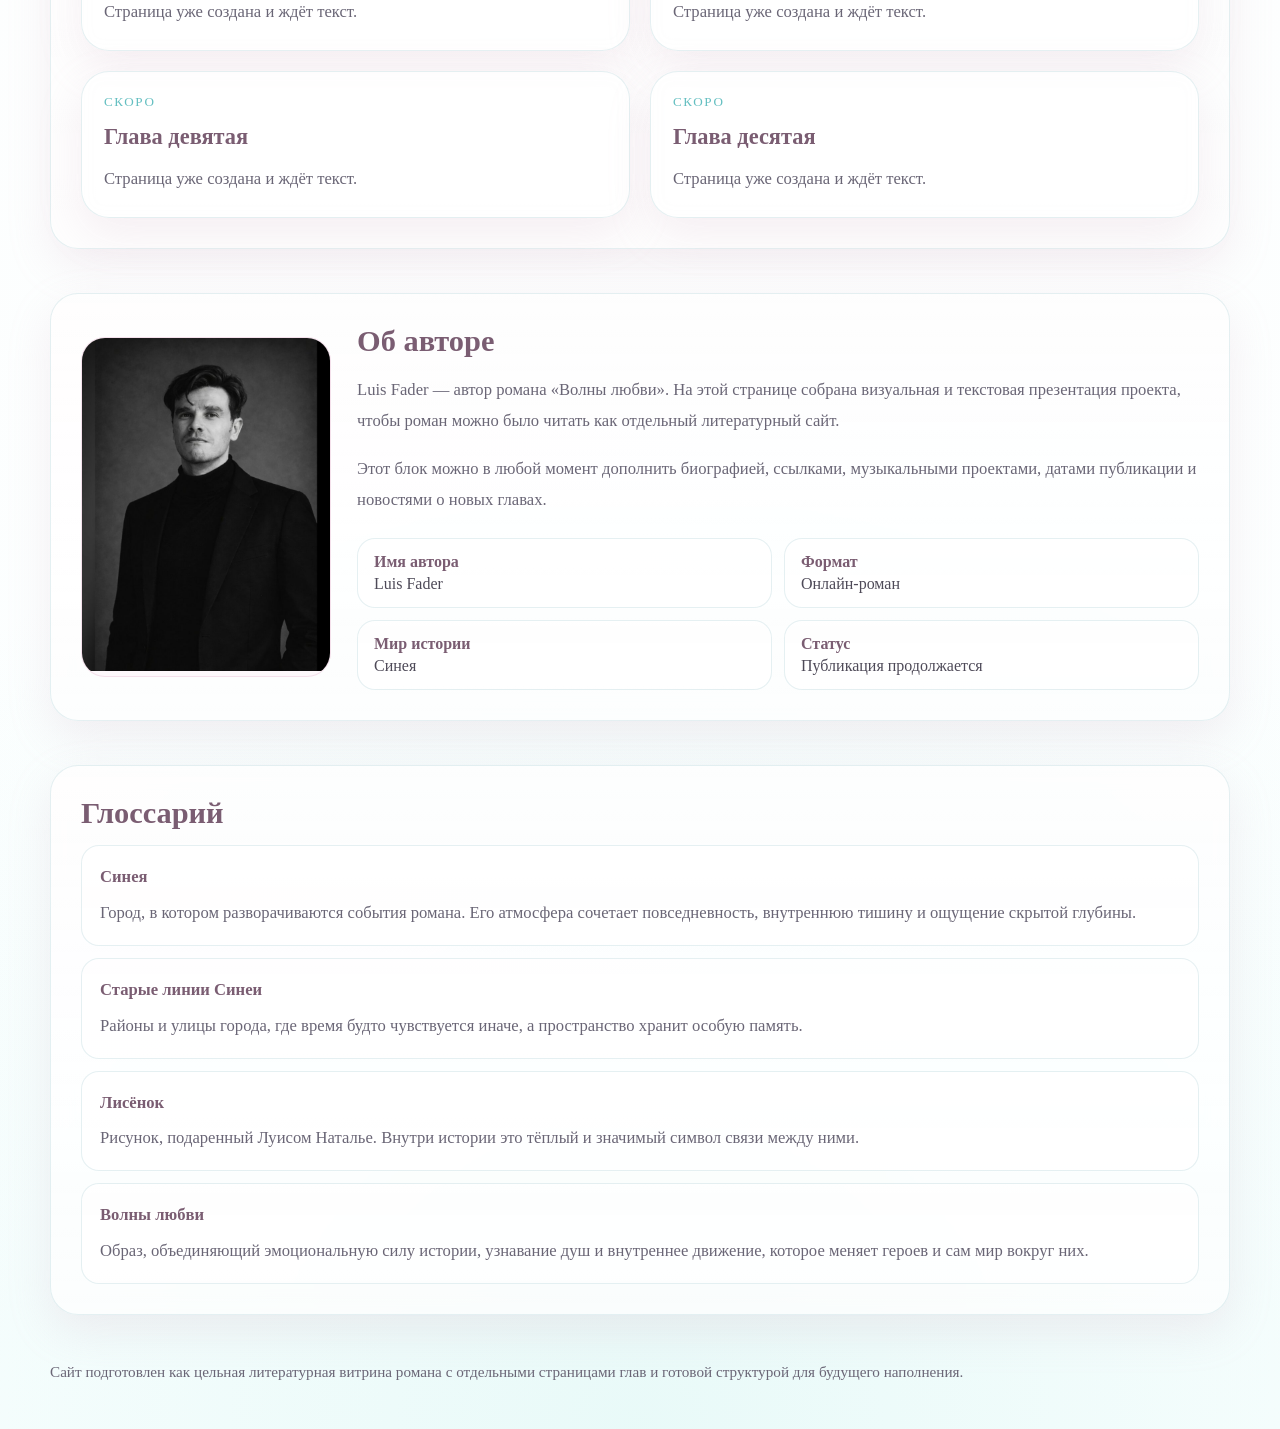
==== commit a562d0bb: "Add files via upload" ====
--- a/index.html
+++ b/index.html
@@ -30,14 +30,8 @@
           <a class="button primary" href="#chapters">Читать главы</a>
           <a class="button secondary" href="#author">Об авторе</a>
         </div>
+        <div class="hero-note">Синея, дождь, лисёнок и первые шесть глав истории — в одном пространстве.</div>
       
-<a class="card chapter-card" href="chapters/chapter-06.html">
-<div class="chapter-thumb"><img src="assets/img/chapter-06.jpg" alt="Глава 6"></div>
-<div class="chapter-status">доступно</div>
-<h3>Глава шестая</h3>
-<p>Башня Элион</p>
-</a>
-
 </section>
 
       <aside class="card cover-card">
@@ -92,13 +86,6 @@
 
       </div>
     
-<a class="card chapter-card" href="chapters/chapter-06.html">
-<div class="chapter-thumb"><img src="assets/img/chapter-06.jpg" alt="Глава 6"></div>
-<div class="chapter-status">доступно</div>
-<h3>Глава шестая</h3>
-<p>Башня Элион</p>
-</a>
-
 </section>
 
     <section class="section" id="chapters">
@@ -134,16 +121,17 @@
           </a>
 
           <a class="card chapter-card" href="chapters/chapter-05.html">
-            <div class="chapter-thumb"><img src="assets/img/chapter-05.jpg" alt="Глава 5"></div>
+            <div class="chapter-thumb"><img src="assets/img/chapter-05.png" alt="Глава 5"></div>
             <div class="chapter-status">доступно</div>
             <h3>Глава пятая</h3>
             <p>Прикосновение Натальи</p>
           </a>
 
           <a class="card chapter-card" href="chapters/chapter-06.html">
-            <div class="chapter-status">скоро</div>
+            <div class="chapter-thumb"><img src="assets/img/chapter-06.png" alt="Глава 6"></div>
+            <div class="chapter-status">доступно</div>
             <h3>Глава шестая</h3>
-            <p>Страница уже создана и ждёт текст.</p>
+            <p>Башня Элион</p>
           </a>
 
           <a class="card chapter-card" href="chapters/chapter-07.html">
@@ -172,13 +160,6 @@
         </div>
       </div>
     
-<a class="card chapter-card" href="chapters/chapter-06.html">
-<div class="chapter-thumb"><img src="assets/img/chapter-06.jpg" alt="Глава 6"></div>
-<div class="chapter-status">доступно</div>
-<h3>Глава шестая</h3>
-<p>Башня Элион</p>
-</a>
-
 </section>
 
     <section class="section" id="author">
@@ -205,13 +186,6 @@
         </div>
       </div>
     
-<a class="card chapter-card" href="chapters/chapter-06.html">
-<div class="chapter-thumb"><img src="assets/img/chapter-06.jpg" alt="Глава 6"></div>
-<div class="chapter-status">доступно</div>
-<h3>Глава шестая</h3>
-<p>Башня Элион</p>
-</a>
-
 </section>
 
     <section class="section" id="glossary">
@@ -239,13 +213,6 @@
         </ul>
       </div>
     
-<a class="card chapter-card" href="chapters/chapter-06.html">
-<div class="chapter-thumb"><img src="assets/img/chapter-06.jpg" alt="Глава 6"></div>
-<div class="chapter-status">доступно</div>
-<h3>Глава шестая</h3>
-<p>Башня Элион</p>
-</a>
-
 </section>
 
     <footer class="footer">
--- a/assets/css/styles.css
+++ b/assets/css/styles.css
@@ -455,3 +455,40 @@
   }
   .spectrum-canvas{height:74px !important}
 }
+
+
+/* --- cleanup / polish --- */
+.hero-copy {
+  position: relative;
+  overflow: hidden;
+}
+
+.hero-copy::after {
+  content: "";
+  position: absolute;
+  inset: auto -60px -60px auto;
+  width: 180px;
+  height: 180px;
+  border-radius: 999px;
+  background: radial-gradient(circle, rgba(144,120,255,0.10), rgba(144,120,255,0.00) 70%);
+  pointer-events: none;
+}
+
+.hero-note {
+  margin-top: 1rem;
+  color: rgba(235, 235, 245, 0.78);
+  font-size: 0.98rem;
+  line-height: 1.55;
+}
+
+.hero-actions {
+  flex-wrap: wrap;
+}
+
+.chapter-grid .chapter-card {
+  min-height: 100%;
+}
+
+.chapter-thumb img {
+  display: block;
+}
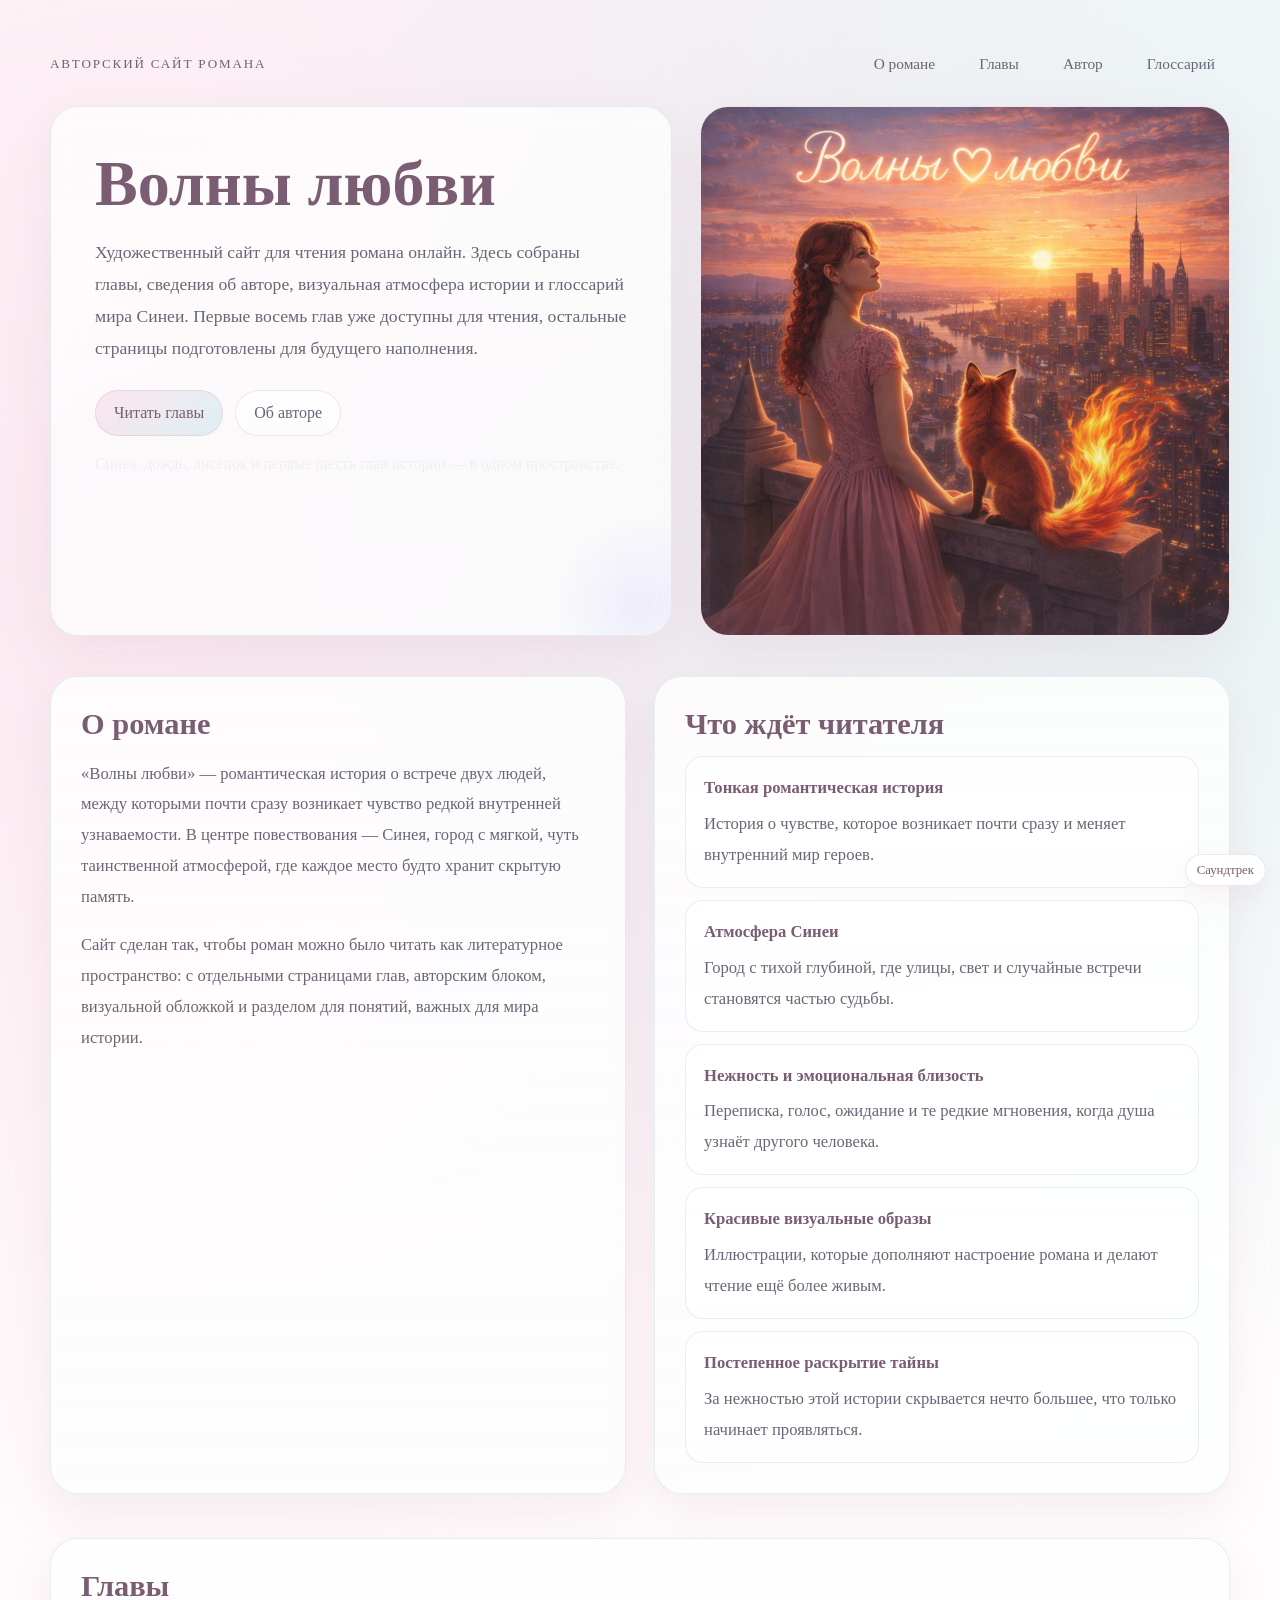
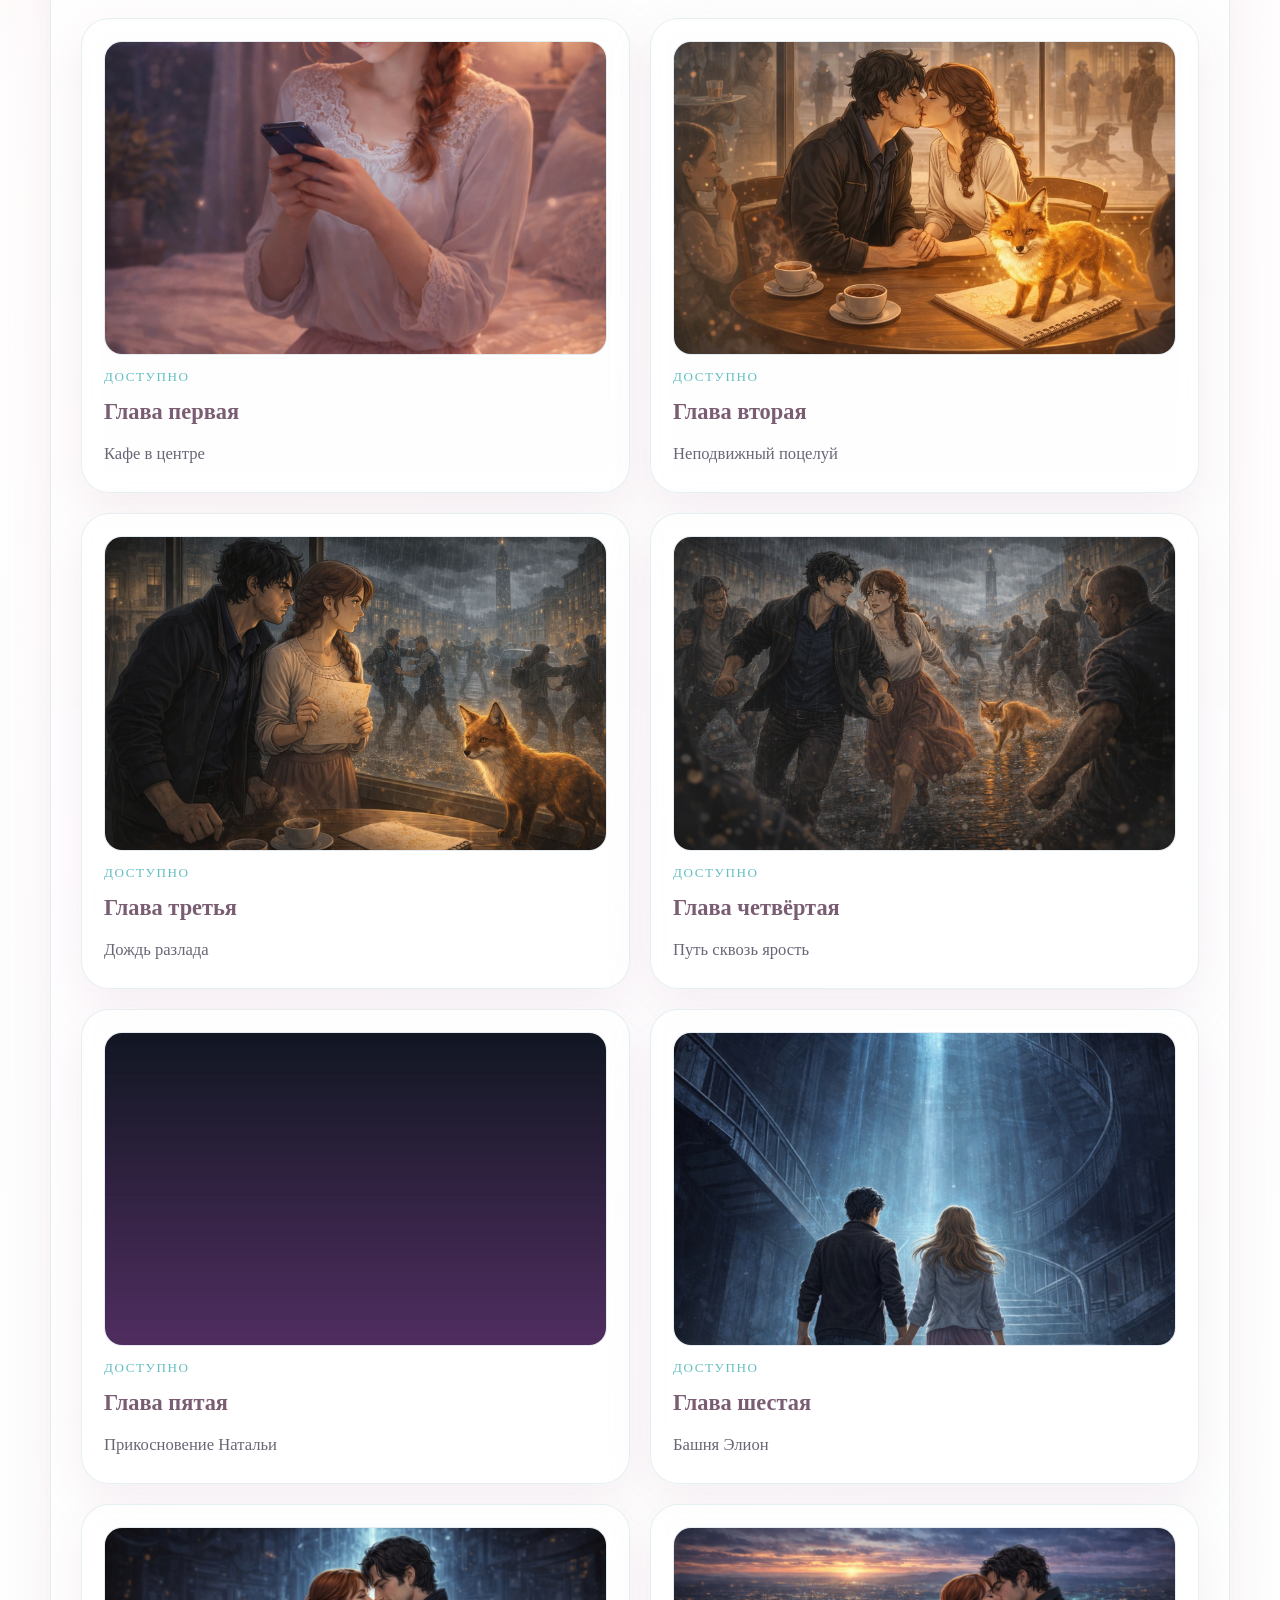
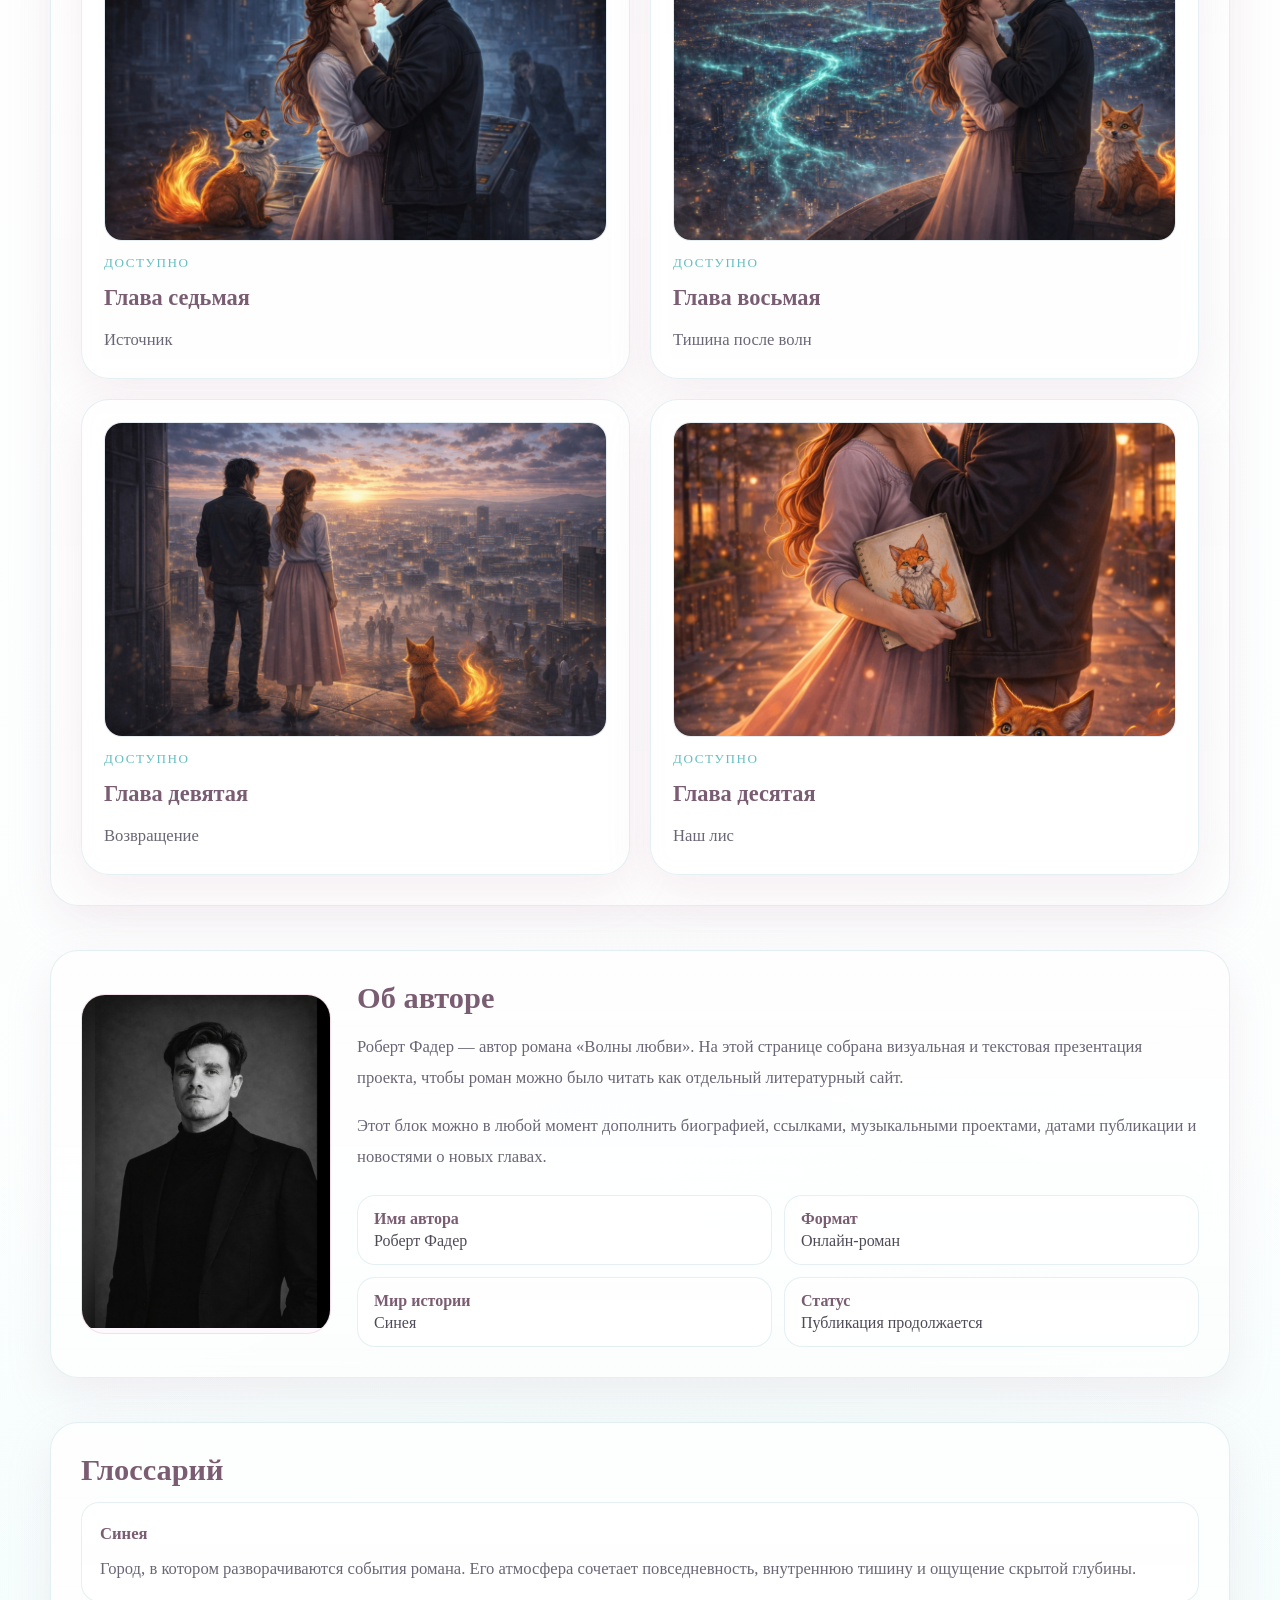
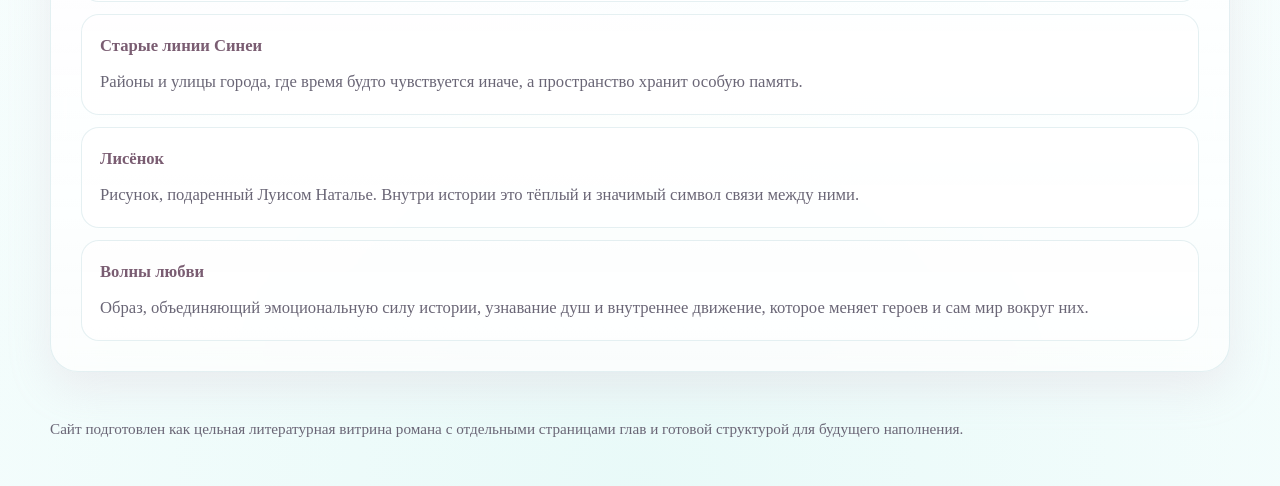
==== commit 377b52e9: "Add files via upload" ====
--- a/index.html
+++ b/index.html
@@ -23,7 +23,7 @@
         <h1>Волны любви</h1>
         <p>
           Художественный сайт для чтения романа онлайн. Здесь собраны главы, сведения об авторе,
-          визуальная атмосфера истории и глоссарий мира Синеи. Первые шесть глав уже доступны для чтения,
+          визуальная атмосфера истории и глоссарий мира Синеи. Первые восемь глав уже доступны для чтения,
           остальные страницы подготовлены для будущего наполнения.
         </p>
         <div class="hero-actions">
@@ -31,7 +31,6 @@
           <a class="button secondary" href="#author">Об авторе</a>
         </div>
         <div class="hero-note">Синея, дождь, лисёнок и первые шесть глав истории — в одном пространстве.</div>
-      
 </section>
 
       <aside class="card cover-card">
@@ -85,7 +84,6 @@
         </article>
 
       </div>
-    
 </section>
 
     <section class="section" id="chapters">
@@ -121,45 +119,48 @@
           </a>
 
           <a class="card chapter-card" href="chapters/chapter-05.html">
-            <div class="chapter-thumb"><img src="assets/img/chapter-05.png" alt="Глава 5"></div>
+            <div class="chapter-thumb"><img src="assets/img/chapter-05.jpg" alt="Глава 5"></div>
             <div class="chapter-status">доступно</div>
             <h3>Глава пятая</h3>
             <p>Прикосновение Натальи</p>
           </a>
 
           <a class="card chapter-card" href="chapters/chapter-06.html">
-            <div class="chapter-thumb"><img src="assets/img/chapter-06.png" alt="Глава 6"></div>
+            <div class="chapter-thumb"><img src="assets/img/chapter-06.jpg" alt="Глава 6"></div>
             <div class="chapter-status">доступно</div>
             <h3>Глава шестая</h3>
             <p>Башня Элион</p>
           </a>
 
           <a class="card chapter-card" href="chapters/chapter-07.html">
-            <div class="chapter-status">скоро</div>
+            <div class="chapter-thumb"><img src="assets/img/chapter-07.jpg" alt="Глава 7"></div>
+            <div class="chapter-status">доступно</div>
             <h3>Глава седьмая</h3>
-            <p>Страница уже создана и ждёт текст.</p>
+            <p>Источник</p>
           </a>
 
           <a class="card chapter-card" href="chapters/chapter-08.html">
-            <div class="chapter-status">скоро</div>
+            <div class="chapter-thumb"><img src="assets/img/chapter-08.jpg" alt="Глава 8"></div>
+            <div class="chapter-status">доступно</div>
             <h3>Глава восьмая</h3>
-            <p>Страница уже создана и ждёт текст.</p>
+            <p>Тишина после волн</p>
           </a>
 
           <a class="card chapter-card" href="chapters/chapter-09.html">
-            <div class="chapter-status">скоро</div>
+            <div class="chapter-thumb"><img src="assets/img/chapter-09.jpg" alt="Глава 9"></div>
+            <div class="chapter-status">доступно</div>
             <h3>Глава девятая</h3>
-            <p>Страница уже создана и ждёт текст.</p>
+            <p>Возвращение</p>
           </a>
 
           <a class="card chapter-card" href="chapters/chapter-10.html">
-            <div class="chapter-status">скоро</div>
+            <div class="chapter-thumb"><img src="assets/img/chapter-10.jpg" alt="Глава 10"></div>
+            <div class="chapter-status">доступно</div>
             <h3>Глава десятая</h3>
-            <p>Страница уже создана и ждёт текст.</p>
+            <p>Наш лис</p>
           </a>
         </div>
       </div>
-    
 </section>
 
     <section class="section" id="author">
@@ -170,7 +171,7 @@
         <div>
           <h2>Об авторе</h2>
           <p>
-            Luis Fader — автор романа «Волны любви». На этой странице собрана визуальная и текстовая
+            Роберт Фадер — автор романа «Волны любви». На этой странице собрана визуальная и текстовая
             презентация проекта, чтобы роман можно было читать как отдельный литературный сайт.
           </p>
           <p>
@@ -178,14 +179,13 @@
             датами публикации и новостями о новых главах.
           </p>
           <div class="meta">
-            <div><strong>Имя автора</strong><span>Luis Fader</span></div>
+            <div><strong>Имя автора</strong><span>Роберт Фадер</span></div>
             <div><strong>Формат</strong><span>Онлайн-роман</span></div>
             <div><strong>Мир истории</strong><span>Синея</span></div>
             <div><strong>Статус</strong><span>Публикация продолжается</span></div>
           </div>
         </div>
       </div>
-    
 </section>
 
     <section class="section" id="glossary">
@@ -212,7 +212,6 @@
           </li>
         </ul>
       </div>
-    
 </section>
 
     <footer class="footer">
@@ -233,10 +232,17 @@
       </div>
 
       <div class="sound-controls">
-        <audio id="soundtrack" controls preload="metadata">
-          <source src="assets/audio/soundtrack.mp3" type="audio/mpeg">
-          <source src="assets/audio/soundtrack.wav" type="audio/wav">
-        </audio>
+        <div class="playlist-block">
+        <audio id="soundtrack" controls preload="metadata"></audio>
+
+        <div class="playlist-ui">
+          <div class="playlist-label">Список воспроизведения</div>
+          <div class="playlist-items" id="playlistItems">
+            <button class="playlist-item active" type="button" data-src="assets/audio/soundtrack.mp3" data-fallback="assets/audio/soundtrack.wav">Основной саундтрек</button>
+            <button class="playlist-item" type="button" data-src="assets/audio/la-lluvia.mp3">La lluvia</button>
+          </div>
+        </div>
+      </div>
 
         <div class="spectrum-wrap">
           <canvas id="spectrumCanvas" class="spectrum-canvas"></canvas>
@@ -256,8 +262,9 @@
     const closeBtn = document.getElementById("closeSoundBtn");
     const audio = document.getElementById("soundtrack");
     const canvas = document.getElementById("spectrumCanvas");
-
-    if (!modal || !card || !dragHandle || !openBtn || !closeBtn || !audio || !canvas) {
+    const playlistItems = Array.from(document.querySelectorAll(".playlist-item"));
+
+    if (!modal || !card || !dragHandle || !openBtn || !closeBtn || !audio || !canvas || !playlistItems.length) {
       return;
     }
 
@@ -269,6 +276,47 @@
     let isDragging = false;
     let dragOffsetX = 0;
     let dragOffsetY = 0;
+
+
+    function setActiveTrack(button, autoplay = false) {
+      if (!button) return;
+      const src = button.getAttribute("data-src");
+      const fallback = button.getAttribute("data-fallback");
+
+      playlistItems.forEach((item) => item.classList.remove("active"));
+      button.classList.add("active");
+
+      audio.pause();
+      audio.removeAttribute("src");
+      while (audio.firstChild) audio.removeChild(audio.firstChild);
+
+      const primarySource = document.createElement("source");
+      primarySource.src = src;
+      primarySource.type = "audio/mpeg";
+      audio.appendChild(primarySource);
+
+      if (fallback) {
+        const fallbackSource = document.createElement("source");
+        fallbackSource.src = fallback;
+        fallbackSource.type = "audio/wav";
+        audio.appendChild(fallbackSource);
+      }
+
+      audio.load();
+
+      if (autoplay) {
+        startPlayback();
+      }
+    }
+
+    playlistItems.forEach((button) => {
+      button.addEventListener("click", function () {
+        const shouldAutoplay = modal.classList.contains("active");
+        setActiveTrack(button, shouldAutoplay);
+      });
+    });
+
+    setActiveTrack(playlistItems[0], false);
 
     function ensureAudioGraph() {
       if (analyser) return;
--- a/assets/css/styles.css
+++ b/assets/css/styles.css
@@ -492,3 +492,53 @@
 .chapter-thumb img {
   display: block;
 }
+
+
+
+.playlist-block{
+  display:flex;
+  flex-direction:column;
+  gap:12px;
+}
+
+.playlist-ui{
+  display:flex;
+  flex-direction:column;
+  gap:10px;
+}
+
+.playlist-label{
+  font-size:0.92rem;
+  color:rgba(239,239,248,0.78);
+}
+
+.playlist-items{
+  display:flex;
+  flex-direction:column;
+  gap:8px;
+  max-height:180px;
+  overflow:auto;
+}
+
+.playlist-item{
+  width:100%;
+  text-align:left;
+  border:1px solid rgba(255,255,255,0.12);
+  background:rgba(255,255,255,0.05);
+  color:#f8f5fb;
+  border-radius:14px;
+  padding:10px 12px;
+  cursor:pointer;
+  transition:transform .18s ease, border-color .18s ease, background .18s ease;
+}
+
+.playlist-item:hover{
+  transform:translateY(-1px);
+  border-color:rgba(120,207,208,0.45);
+  background:rgba(120,207,208,0.10);
+}
+
+.playlist-item.active{
+  border-color:rgba(120,207,208,0.65);
+  background:rgba(120,207,208,0.18);
+}
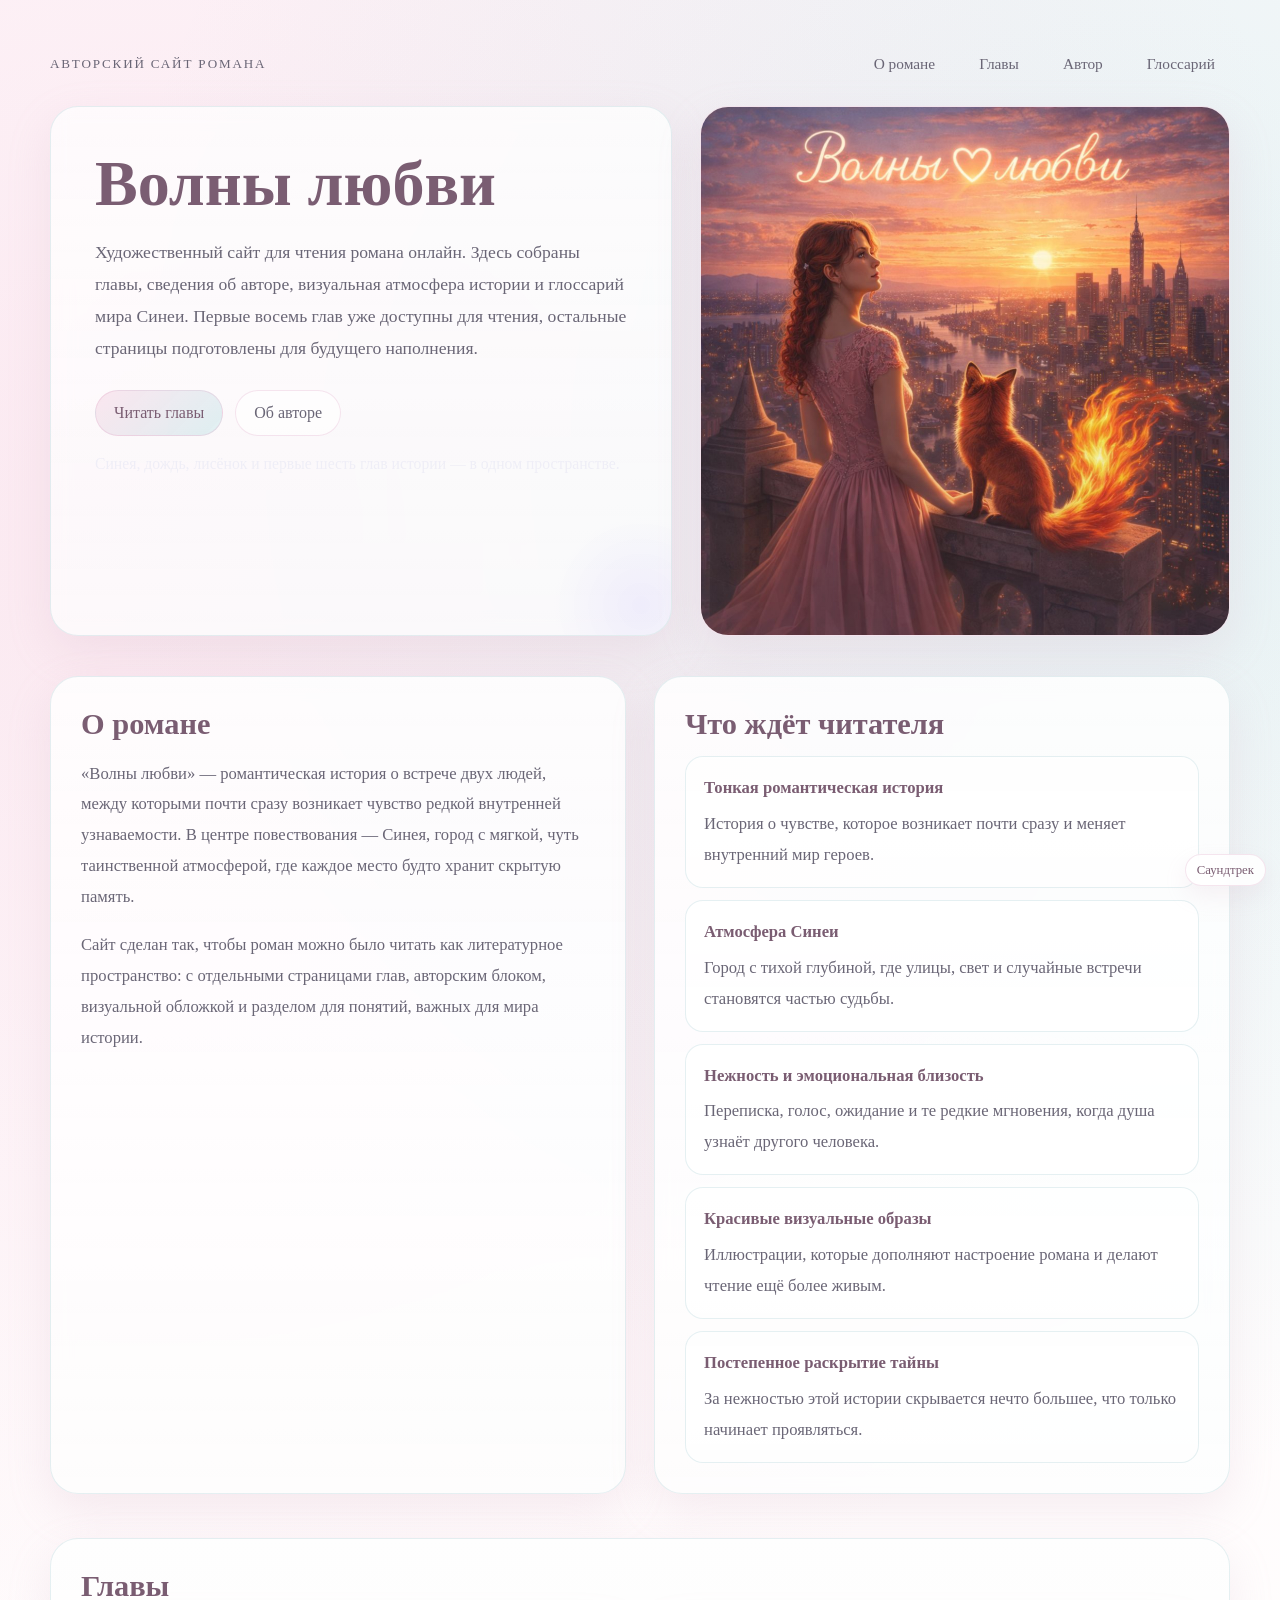
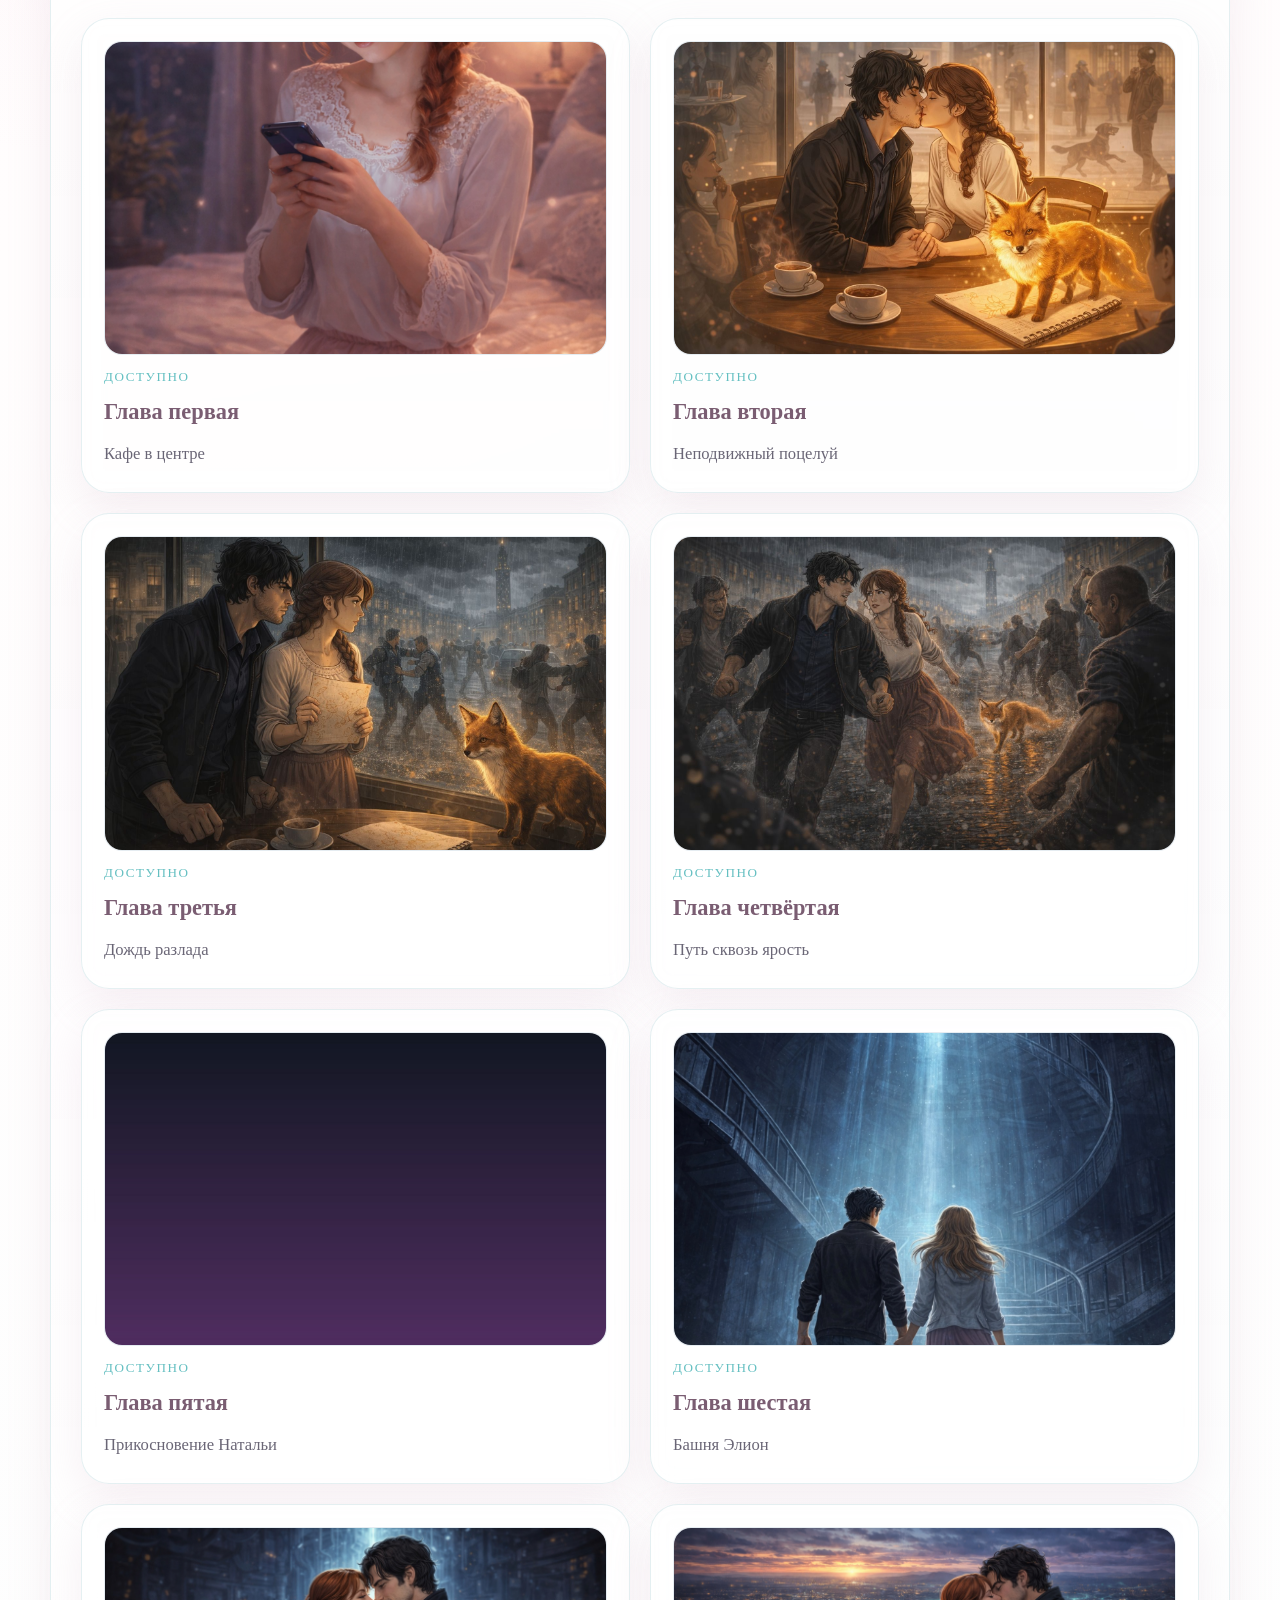
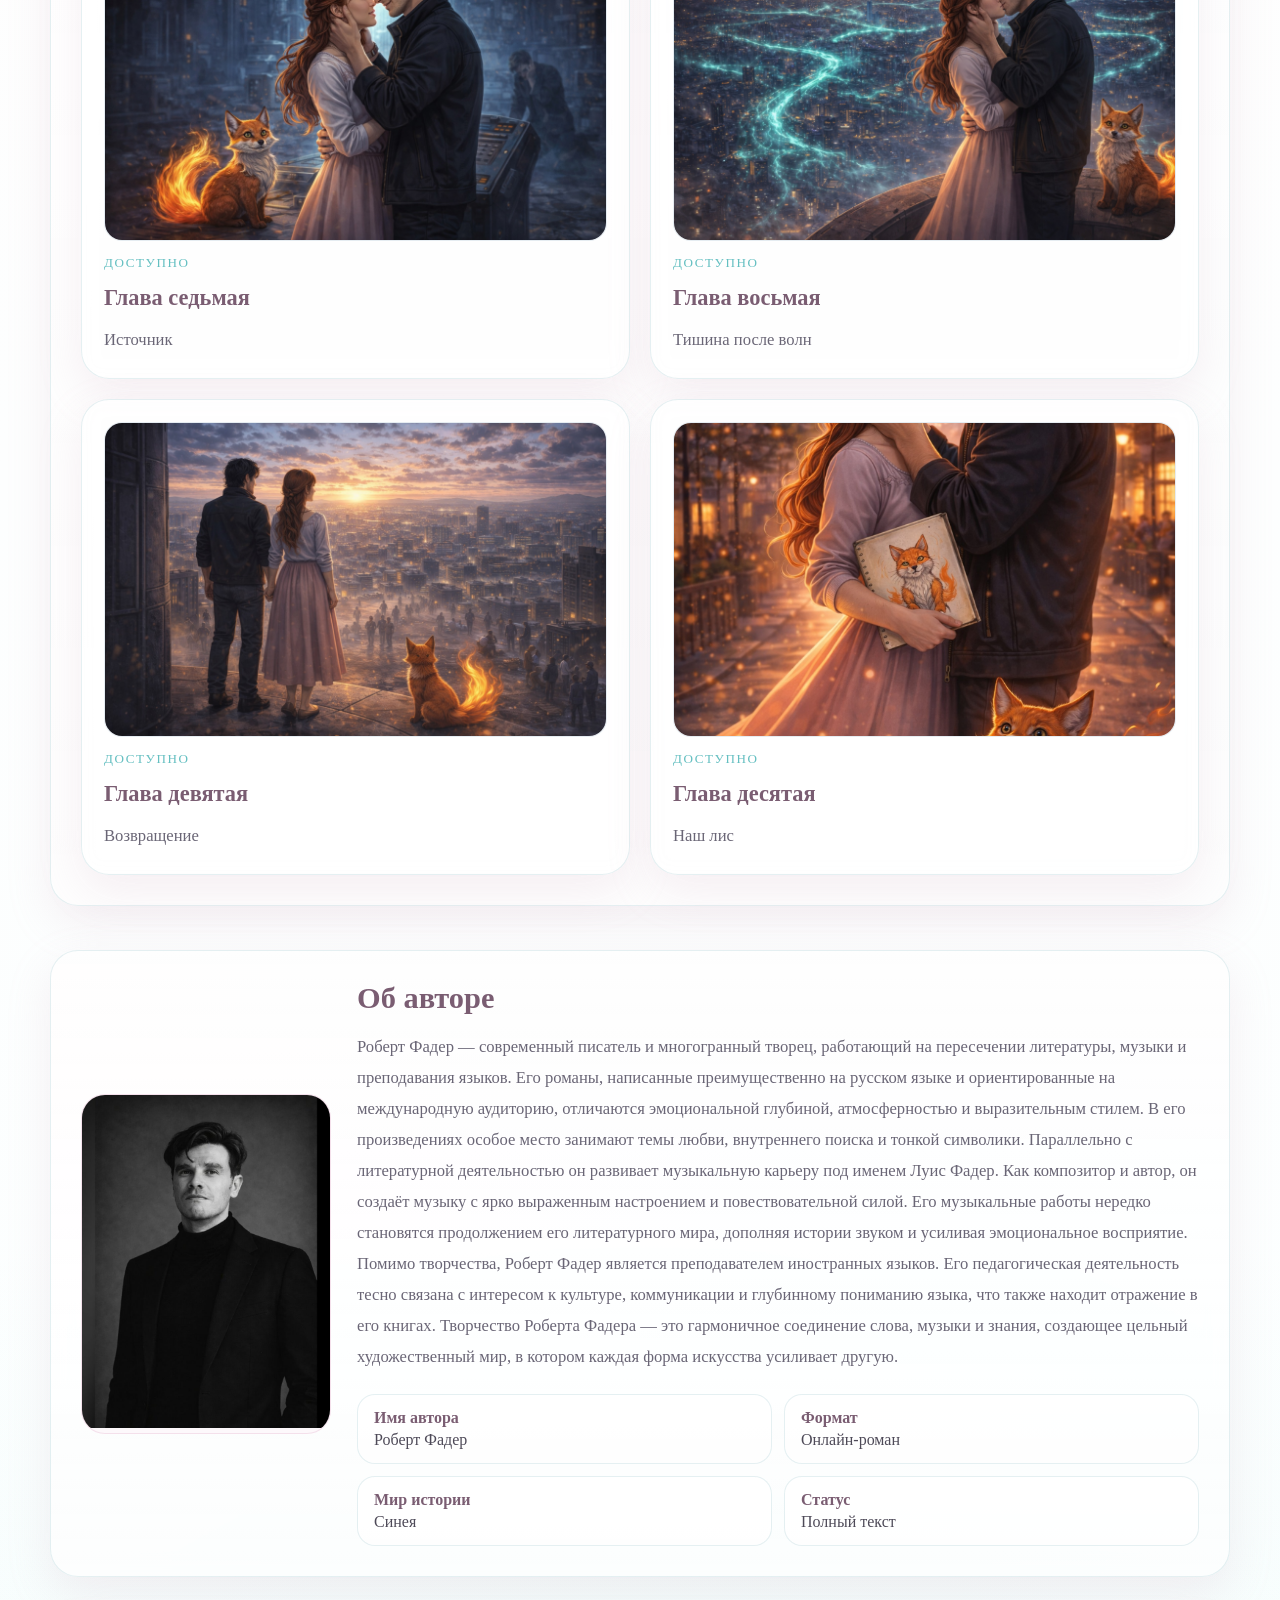
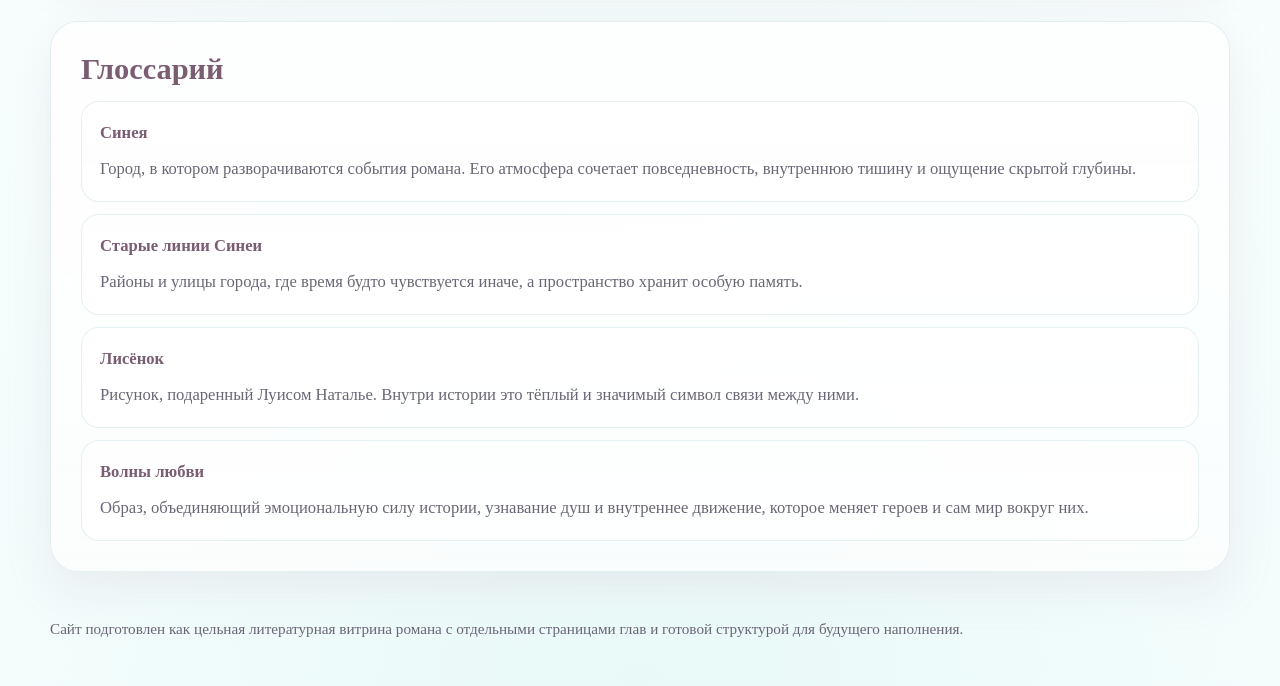
==== commit 29e5edca: "Update index.html" ====
--- a/index.html
+++ b/index.html
@@ -171,18 +171,19 @@
         <div>
           <h2>Об авторе</h2>
           <p>
-            Роберт Фадер — автор романа «Волны любви». На этой странице собрана визуальная и текстовая
-            презентация проекта, чтобы роман можно было читать как отдельный литературный сайт.
-          </p>
-          <p>
-            Этот блок можно в любой момент дополнить биографией, ссылками, музыкальными проектами,
-            датами публикации и новостями о новых главах.
+            Роберт Фадер — современный писатель и многогранный творец, работающий на пересечении литературы, музыки и преподавания языков. Его романы, написанные преимущественно на русском языке и ориентированные на международную аудиторию, отличаются эмоциональной глубиной, атмосферностью и выразительным стилем. В его произведениях особое место занимают темы любви, внутреннего поиска и тонкой символики.
+
+Параллельно с литературной деятельностью он развивает музыкальную карьеру под именем Луис Фадер. Как композитор и автор, он создаёт музыку с ярко выраженным настроением и повествовательной силой. Его музыкальные работы нередко становятся продолжением его литературного мира, дополняя истории звуком и усиливая эмоциональное восприятие.
+
+Помимо творчества, Роберт Фадер является преподавателем иностранных языков. Его педагогическая деятельность тесно связана с интересом к культуре, коммуникации и глубинному пониманию языка, что также находит отражение в его книгах.
+
+Творчество Роберта Фадера — это гармоничное соединение слова, музыки и знания, создающее цельный художественный мир, в котором каждая форма искусства усиливает другую.
           </p>
           <div class="meta">
             <div><strong>Имя автора</strong><span>Роберт Фадер</span></div>
             <div><strong>Формат</strong><span>Онлайн-роман</span></div>
             <div><strong>Мир истории</strong><span>Синея</span></div>
-            <div><strong>Статус</strong><span>Публикация продолжается</span></div>
+            <div><strong>Статус</strong><span>Полный текст</span></div>
           </div>
         </div>
       </div>
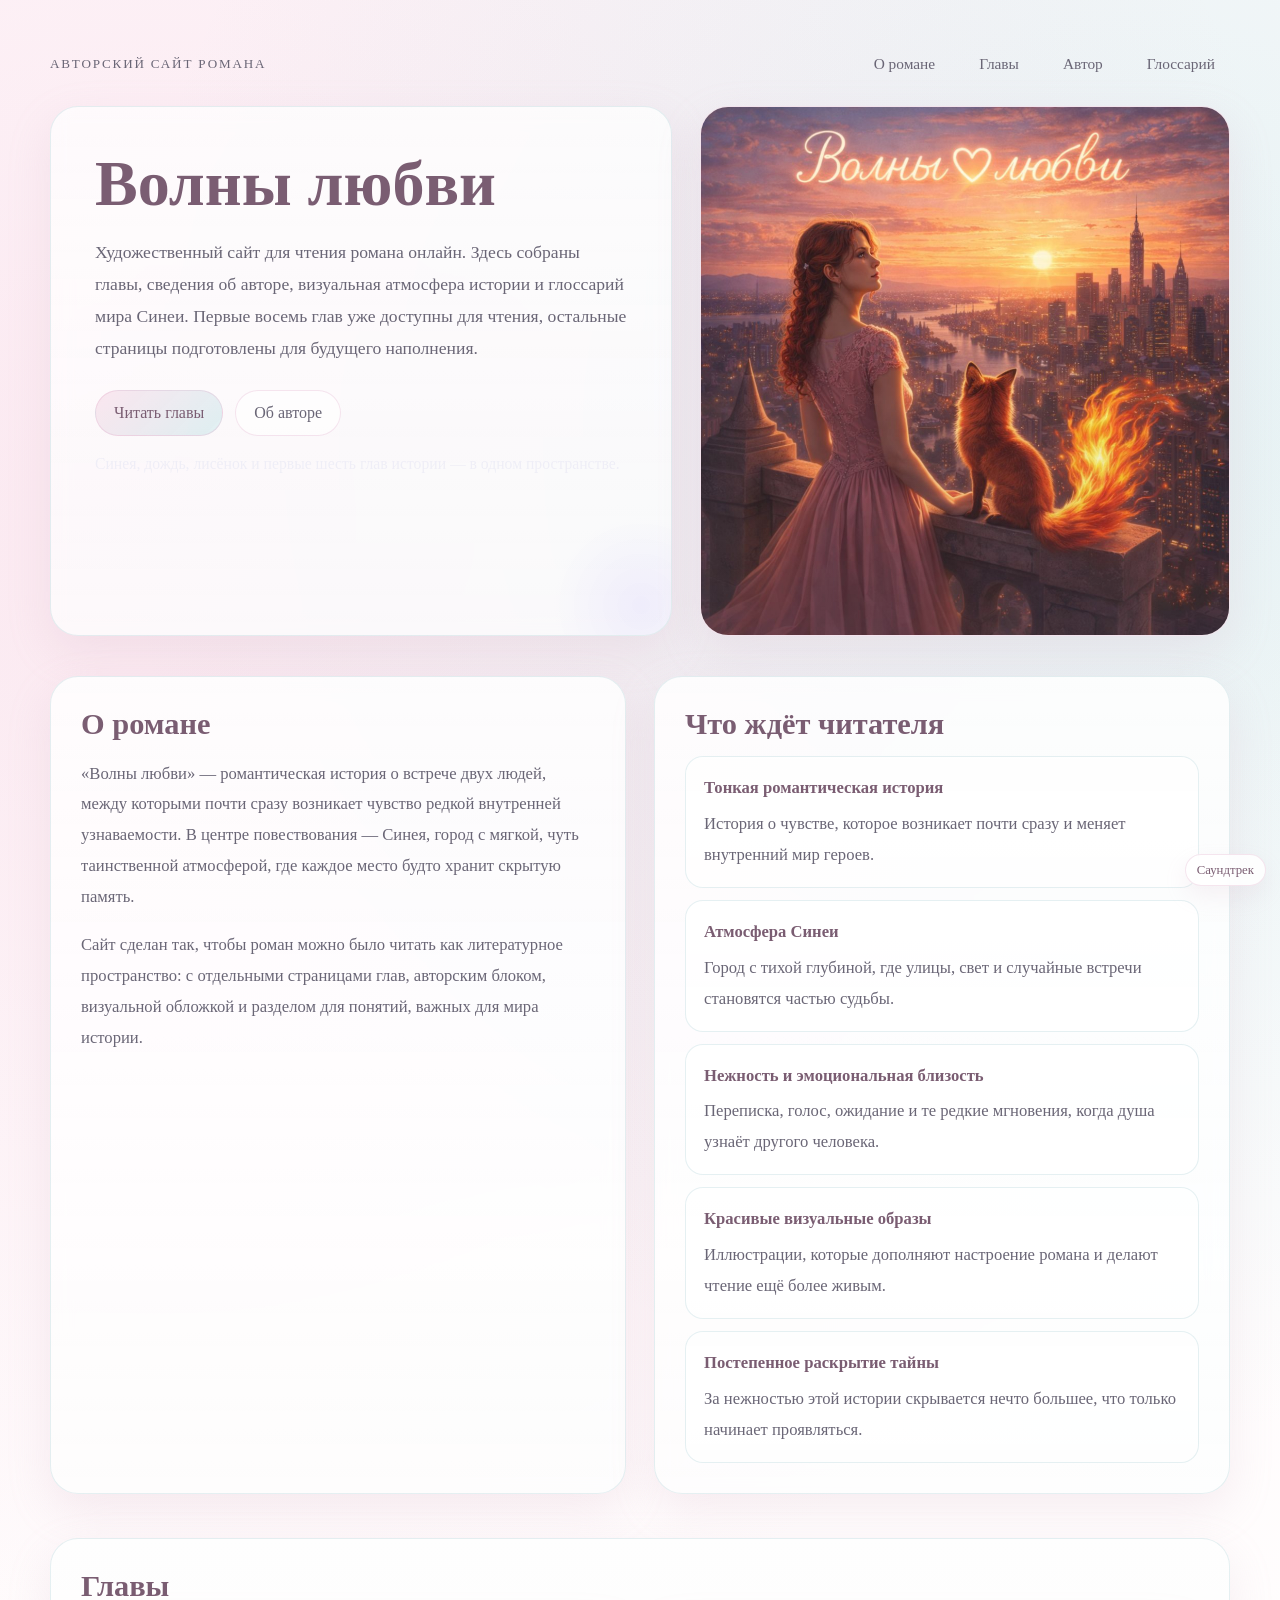
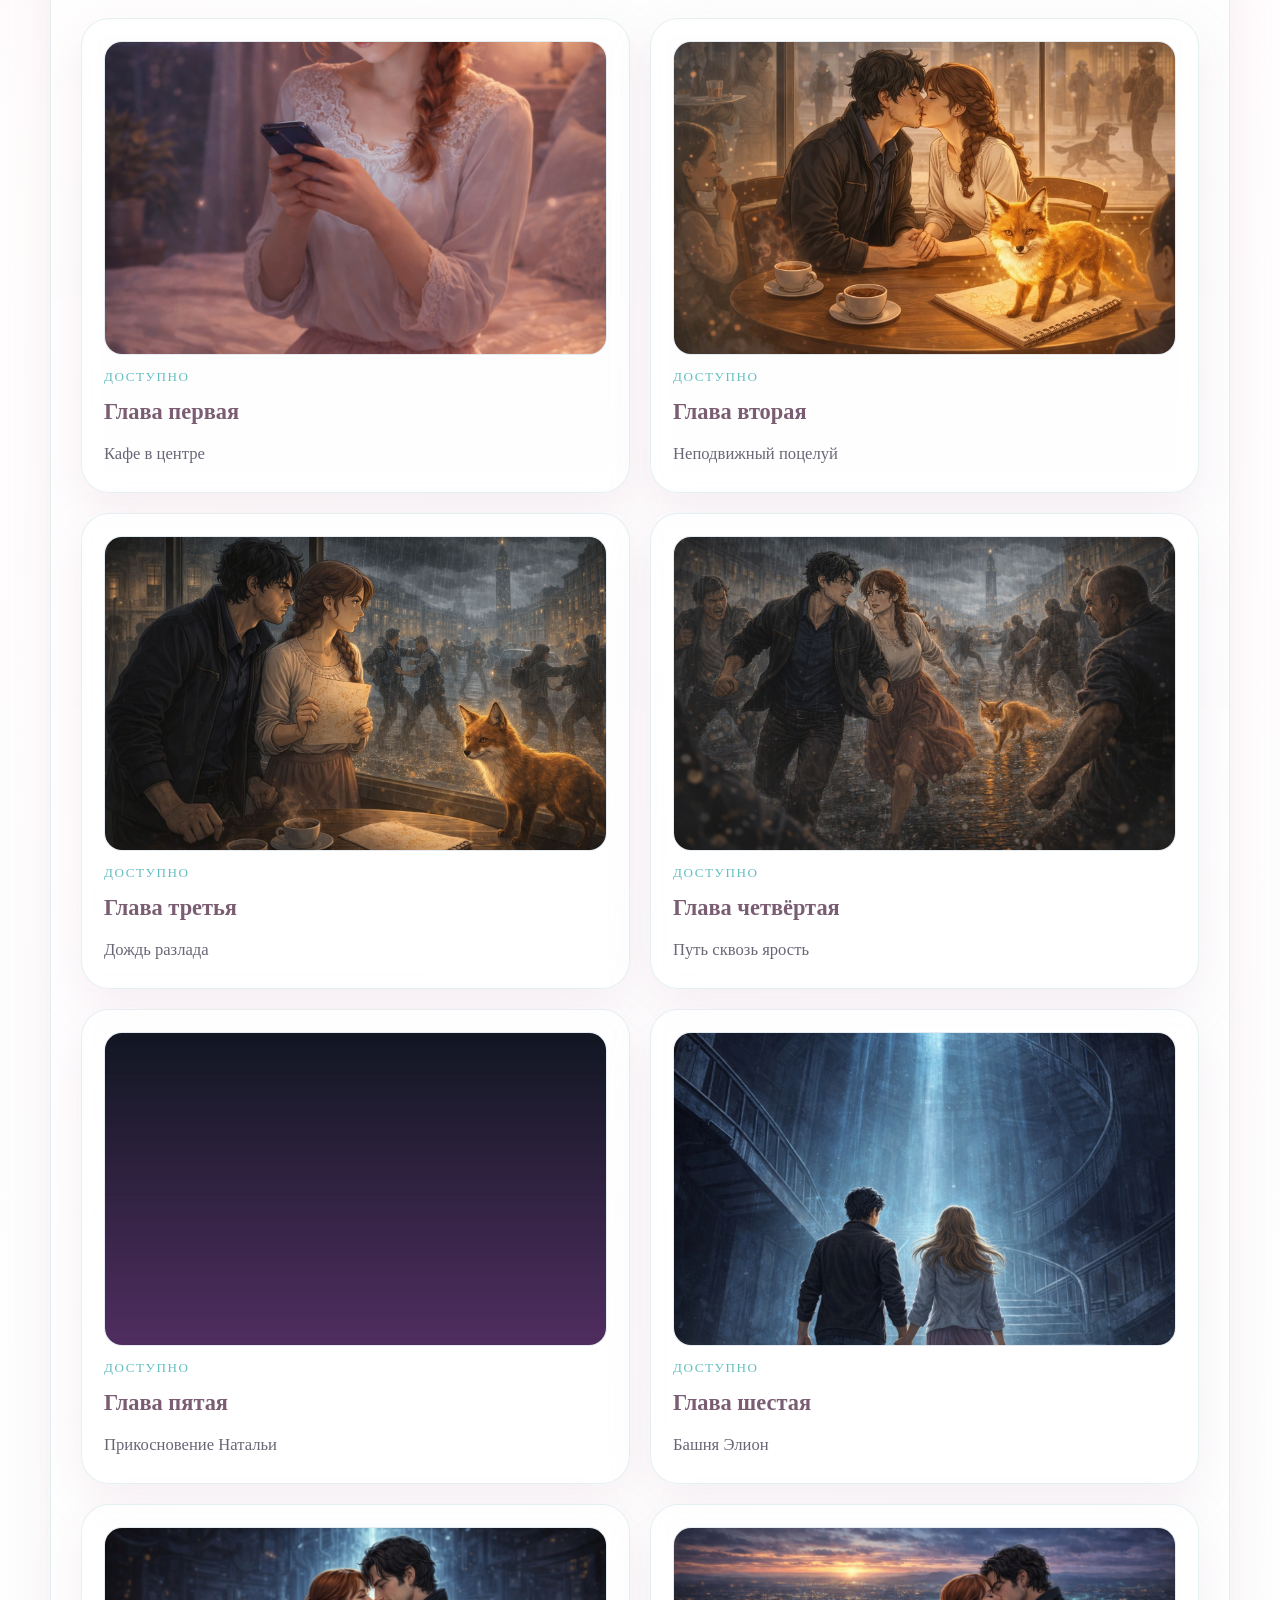
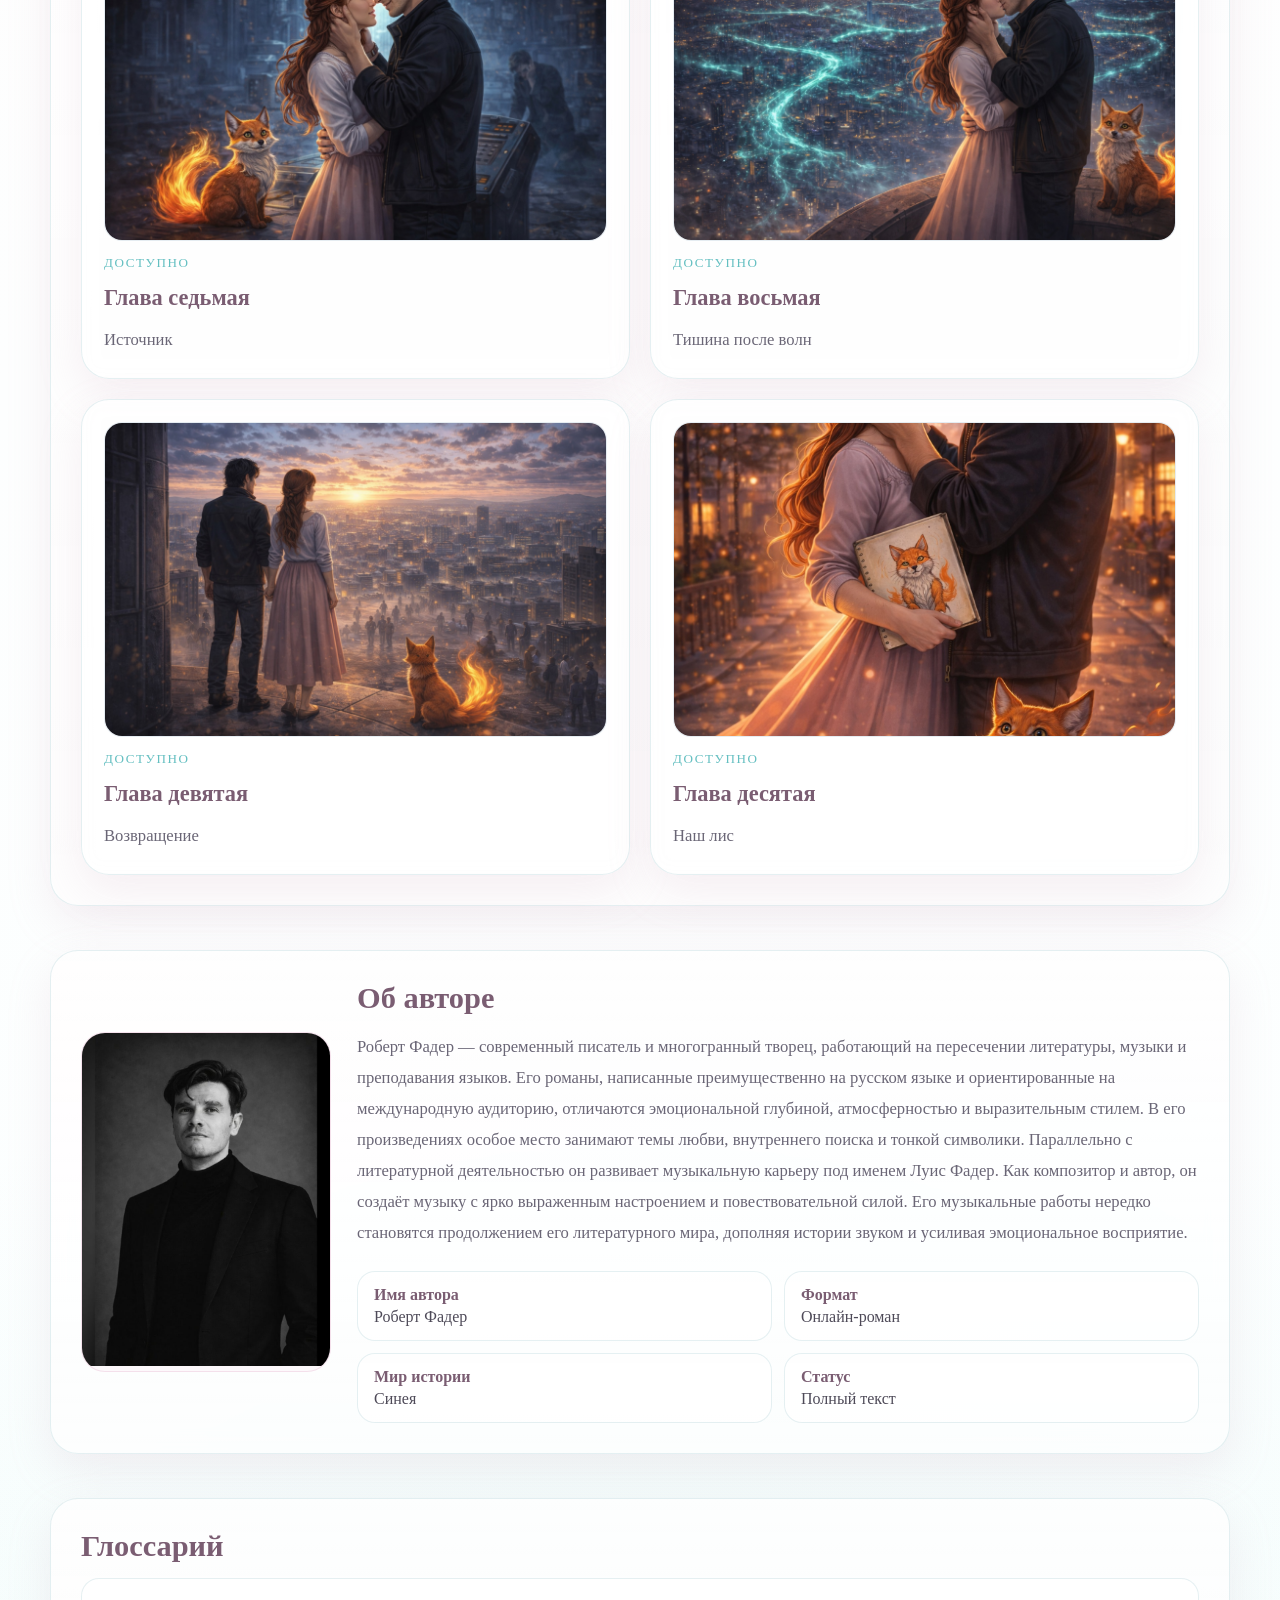
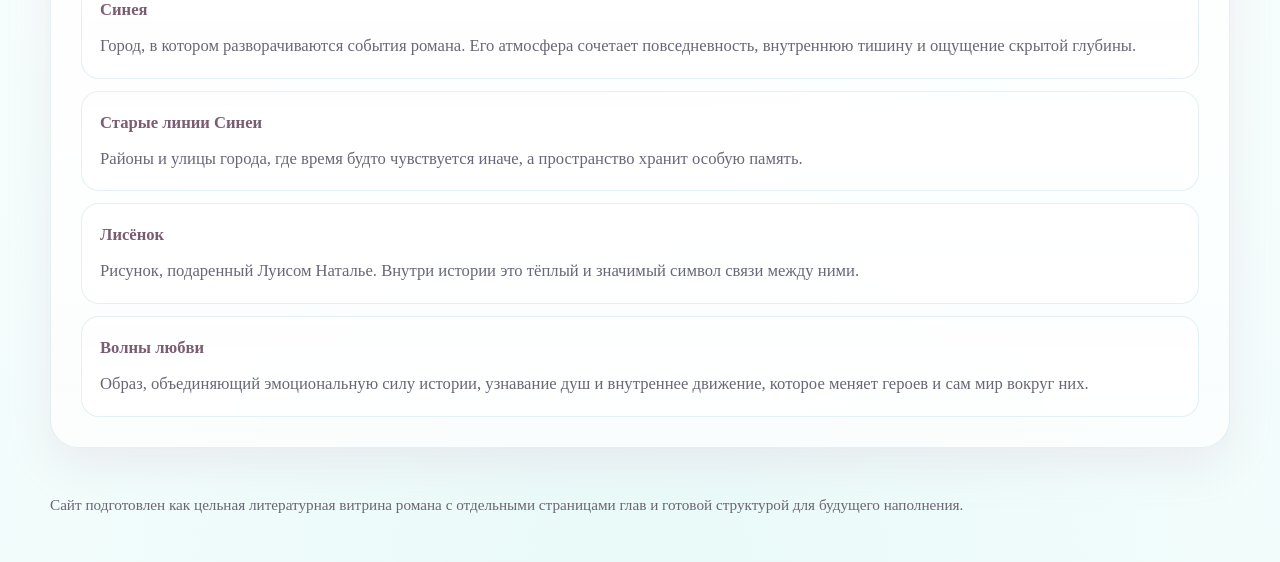
==== commit 060274a8: "Update index.html" ====
--- a/index.html
+++ b/index.html
@@ -174,10 +174,6 @@
             Роберт Фадер — современный писатель и многогранный творец, работающий на пересечении литературы, музыки и преподавания языков. Его романы, написанные преимущественно на русском языке и ориентированные на международную аудиторию, отличаются эмоциональной глубиной, атмосферностью и выразительным стилем. В его произведениях особое место занимают темы любви, внутреннего поиска и тонкой символики.
 
 Параллельно с литературной деятельностью он развивает музыкальную карьеру под именем Луис Фадер. Как композитор и автор, он создаёт музыку с ярко выраженным настроением и повествовательной силой. Его музыкальные работы нередко становятся продолжением его литературного мира, дополняя истории звуком и усиливая эмоциональное восприятие.
-
-Помимо творчества, Роберт Фадер является преподавателем иностранных языков. Его педагогическая деятельность тесно связана с интересом к культуре, коммуникации и глубинному пониманию языка, что также находит отражение в его книгах.
-
-Творчество Роберта Фадера — это гармоничное соединение слова, музыки и знания, создающее цельный художественный мир, в котором каждая форма искусства усиливает другую.
           </p>
           <div class="meta">
             <div><strong>Имя автора</strong><span>Роберт Фадер</span></div>
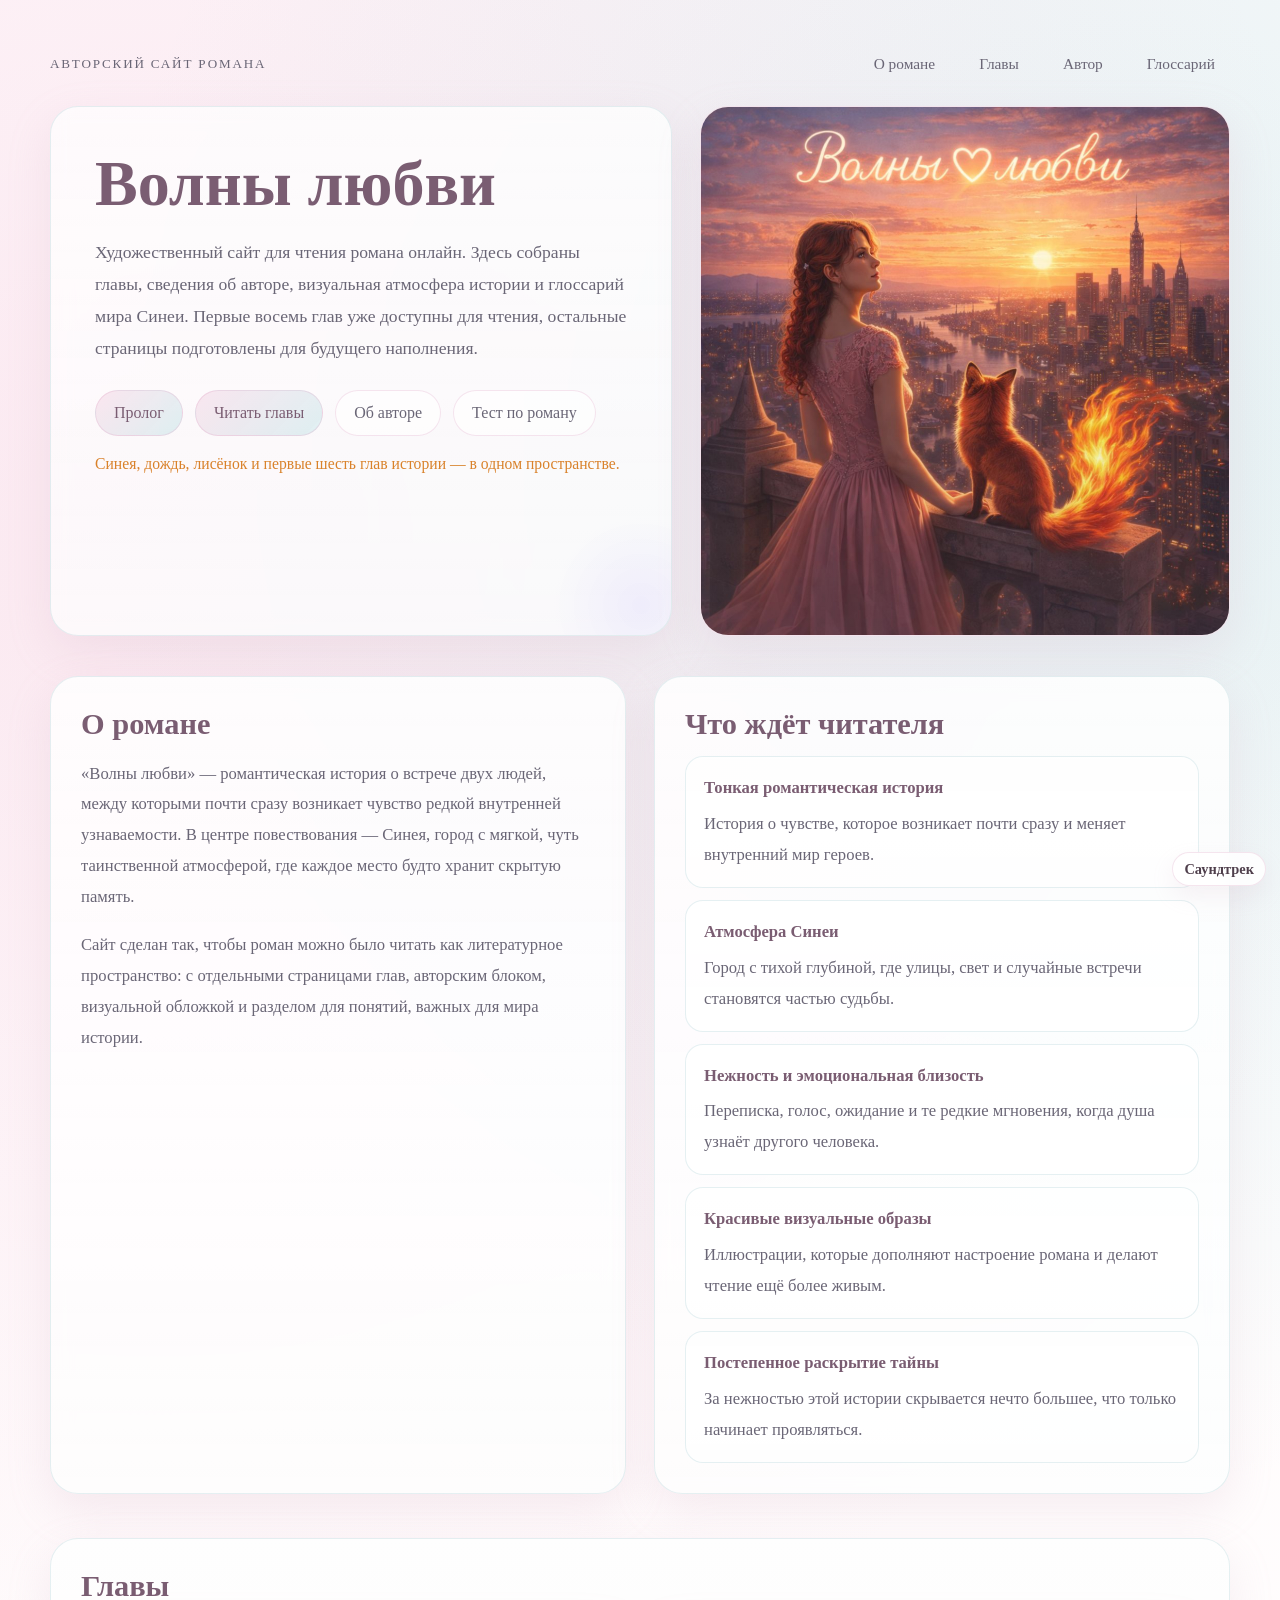
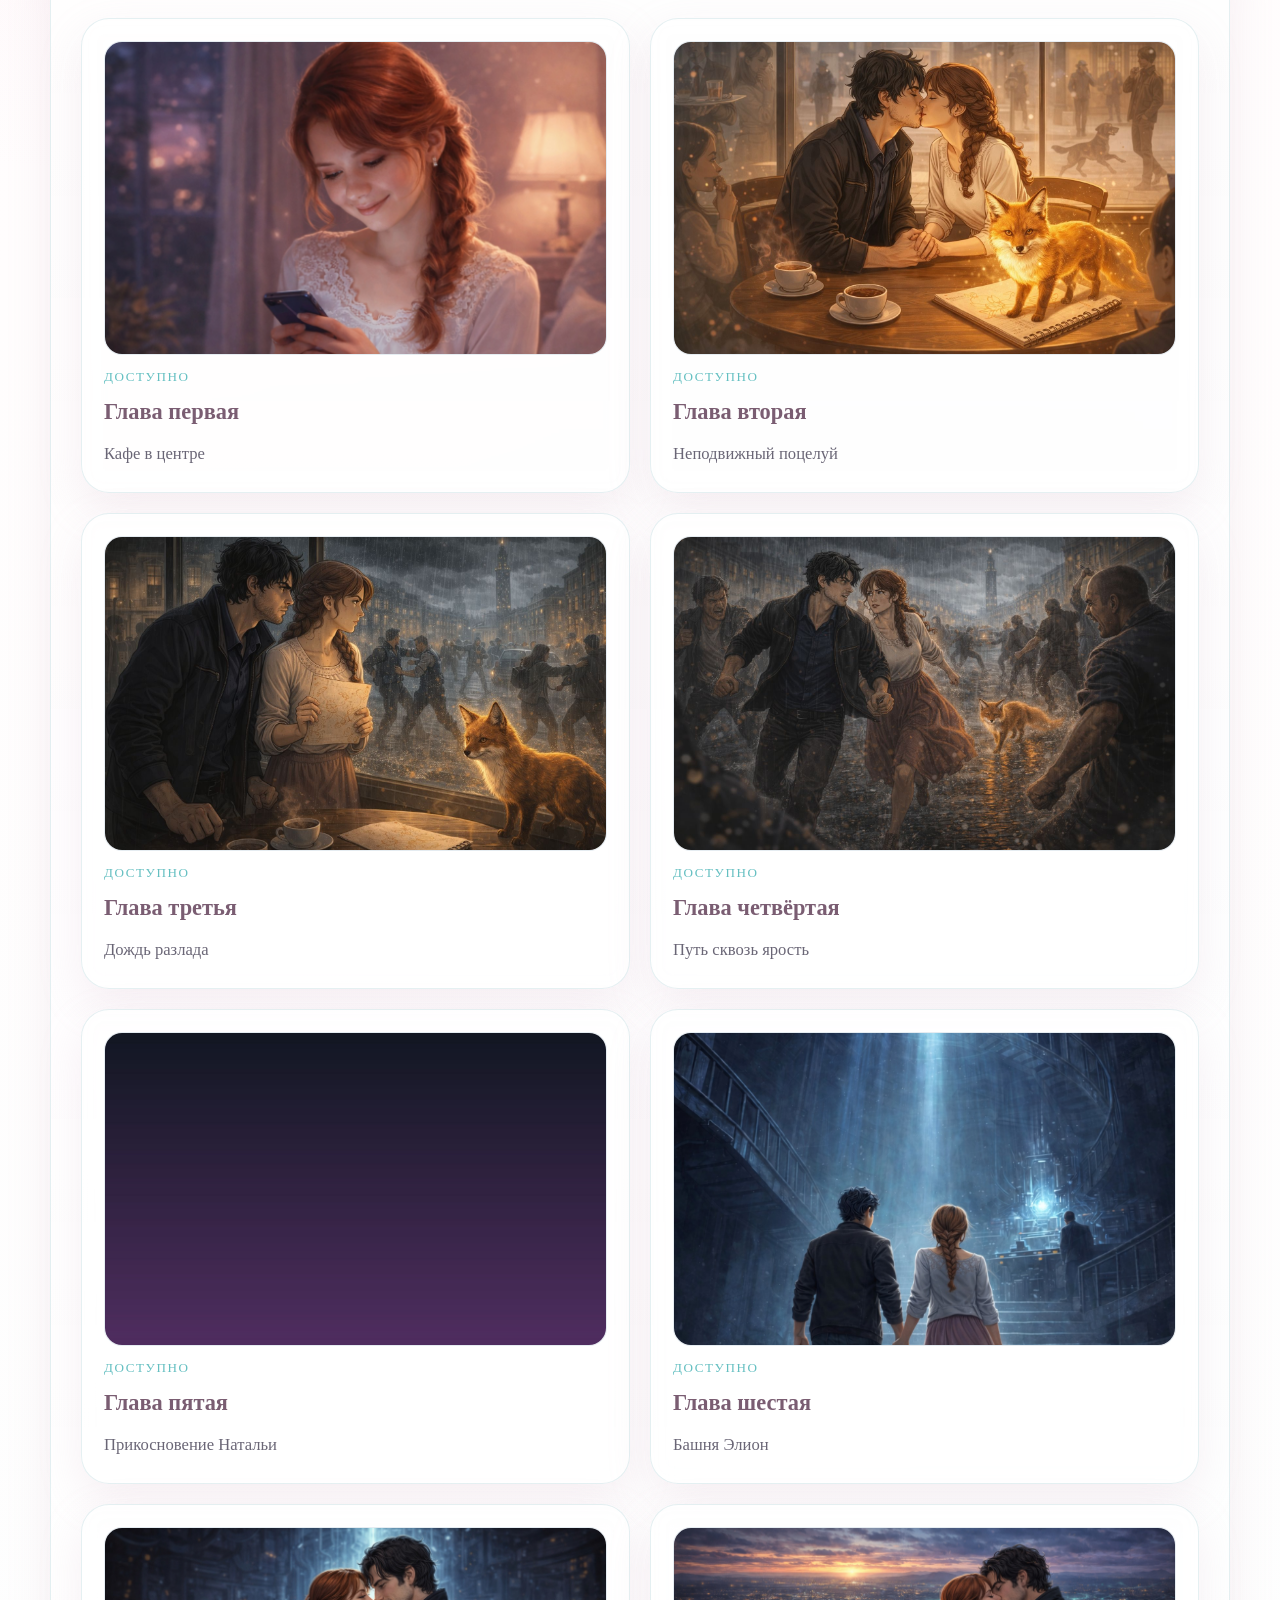
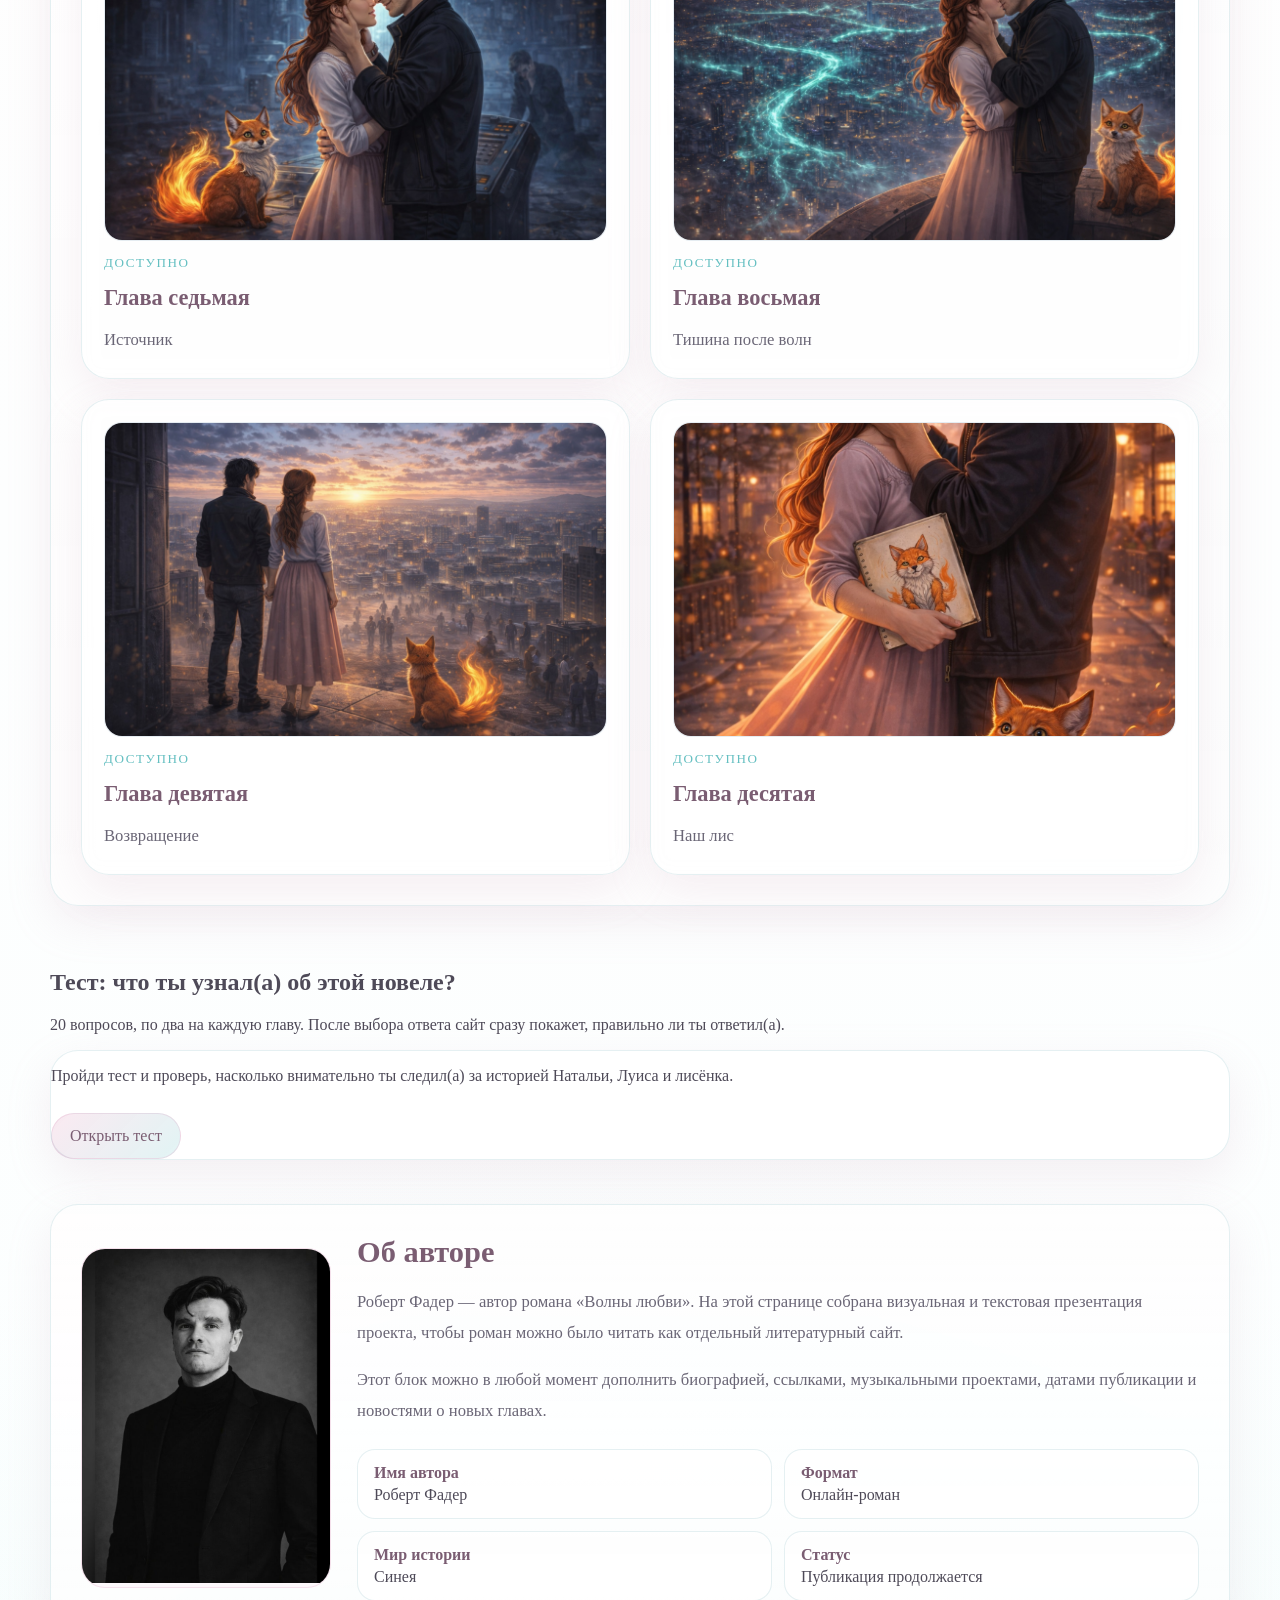
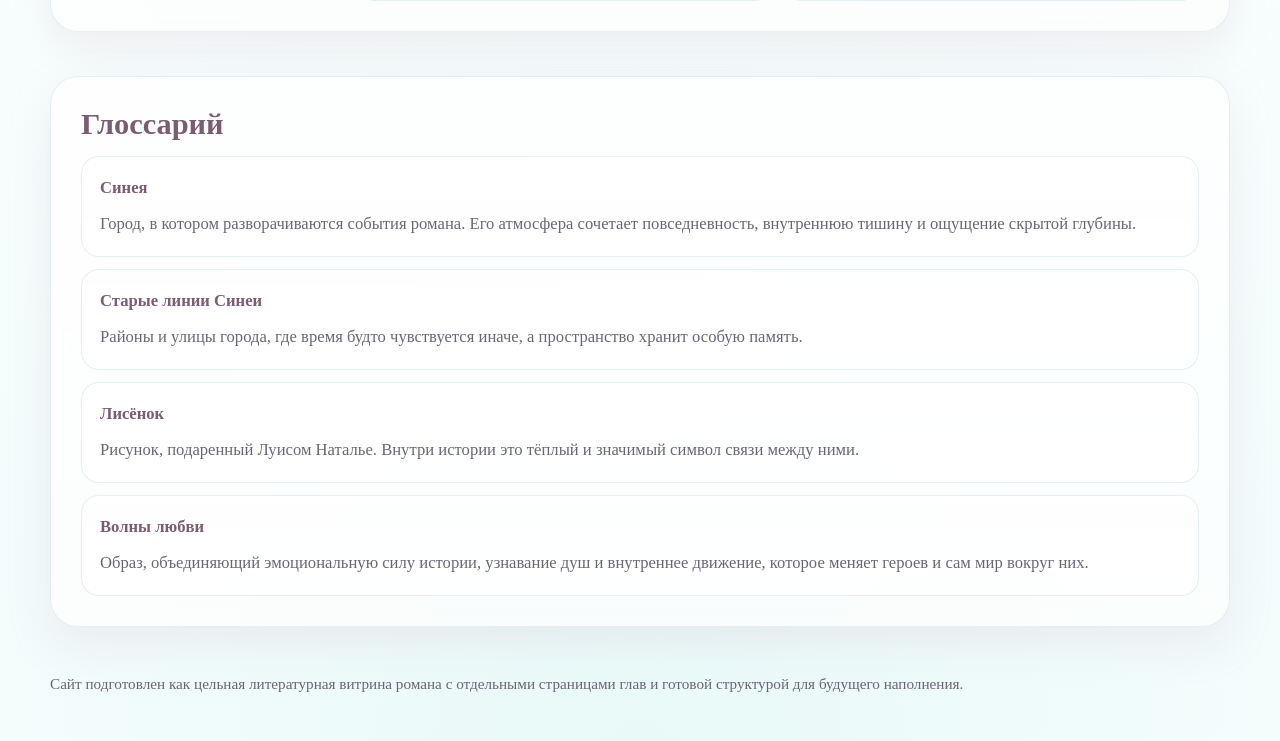
==== commit b36c27ce: "Add files via upload" ====
--- a/index.html
+++ b/index.html
@@ -27,8 +27,10 @@
           остальные страницы подготовлены для будущего наполнения.
         </p>
         <div class="hero-actions">
+<a class="button primary" href="prologue.html">Пролог</a>
           <a class="button primary" href="#chapters">Читать главы</a>
           <a class="button secondary" href="#author">Об авторе</a>
+          <a class="button secondary" href="test.html">Тест по роману</a>
         </div>
         <div class="hero-note">Синея, дождь, лисёнок и первые шесть глав истории — в одном пространстве.</div>
 </section>
@@ -163,7 +165,22 @@
       </div>
 </section>
 
-    <section class="section" id="author">
+    
+      <section class="section" id="quiz-preview">
+        <div class="section-heading">
+          <h2>Тест: что ты узнал(а) об этой новеле?</h2>
+          <p>20 вопросов, по два на каждую главу. После выбора ответа сайт сразу покажет, правильно ли ты ответил(а).</p>
+        </div>
+        <div class="card">
+          <p>Пройди тест и проверь, насколько внимательно ты следил(а) за историей Натальи, Луиса и лисёнка.</p>
+          <div class="quiz-actions">
+            <a class="button primary" href="test.html">Открыть тест</a>
+          </div>
+        </div>
+      </section>
+
+
+      <section class="section" id="author">
       <div class="card panel author-card">
         <div class="author-photo">
           <img src="assets/img/author.jpg" alt="Фото автора">
@@ -171,15 +188,18 @@
         <div>
           <h2>Об авторе</h2>
           <p>
-            Роберт Фадер — современный писатель и многогранный творец, работающий на пересечении литературы, музыки и преподавания языков. Его романы, написанные преимущественно на русском языке и ориентированные на международную аудиторию, отличаются эмоциональной глубиной, атмосферностью и выразительным стилем. В его произведениях особое место занимают темы любви, внутреннего поиска и тонкой символики.
-
-Параллельно с литературной деятельностью он развивает музыкальную карьеру под именем Луис Фадер. Как композитор и автор, он создаёт музыку с ярко выраженным настроением и повествовательной силой. Его музыкальные работы нередко становятся продолжением его литературного мира, дополняя истории звуком и усиливая эмоциональное восприятие.
+            Роберт Фадер — автор романа «Волны любви». На этой странице собрана визуальная и текстовая
+            презентация проекта, чтобы роман можно было читать как отдельный литературный сайт.
+          </p>
+          <p>
+            Этот блок можно в любой момент дополнить биографией, ссылками, музыкальными проектами,
+            датами публикации и новостями о новых главах.
           </p>
           <div class="meta">
             <div><strong>Имя автора</strong><span>Роберт Фадер</span></div>
             <div><strong>Формат</strong><span>Онлайн-роман</span></div>
             <div><strong>Мир истории</strong><span>Синея</span></div>
-            <div><strong>Статус</strong><span>Полный текст</span></div>
+            <div><strong>Статус</strong><span>Публикация продолжается</span></div>
           </div>
         </div>
       </div>
@@ -245,267 +265,364 @@
           <canvas id="spectrumCanvas" class="spectrum-canvas"></canvas>
         </div>
 
-        <p class="sound-hint">Окно можно перетащить. При закрытии музыка останавливается.</p>
+        <p class="sound-hint">Окно можно перетащить. Окно можно перетащить. Плеер запоминает дорожку и позицию между страницами.</p>
       </div>
     </div>
   </div>
 
-  <script>
-  (function () {
-    const modal = document.getElementById("soundModal");
-    const card = document.getElementById("soundModalCard");
-    const dragHandle = document.getElementById("soundModalDrag");
-    const openBtn = document.getElementById("openSoundBtn");
-    const closeBtn = document.getElementById("closeSoundBtn");
-    const audio = document.getElementById("soundtrack");
-    const canvas = document.getElementById("spectrumCanvas");
-    const playlistItems = Array.from(document.querySelectorAll(".playlist-item"));
-
-    if (!modal || !card || !dragHandle || !openBtn || !closeBtn || !audio || !canvas || !playlistItems.length) {
-      return;
-    }
-
-    let audioCtx = null;
-    let analyser = null;
-    let source = null;
-    let animationId = null;
-
-    let isDragging = false;
-    let dragOffsetX = 0;
-    let dragOffsetY = 0;
-
-
-    function setActiveTrack(button, autoplay = false) {
-      if (!button) return;
-      const src = button.getAttribute("data-src");
-      const fallback = button.getAttribute("data-fallback");
-
-      playlistItems.forEach((item) => item.classList.remove("active"));
-      button.classList.add("active");
-
-      audio.pause();
-      audio.removeAttribute("src");
-      while (audio.firstChild) audio.removeChild(audio.firstChild);
-
-      const primarySource = document.createElement("source");
-      primarySource.src = src;
-      primarySource.type = "audio/mpeg";
-      audio.appendChild(primarySource);
-
-      if (fallback) {
-        const fallbackSource = document.createElement("source");
-        fallbackSource.src = fallback;
-        fallbackSource.type = "audio/wav";
-        audio.appendChild(fallbackSource);
-      }
-
-      audio.load();
-
-      if (autoplay) {
-        startPlayback();
-      }
-    }
-
-    playlistItems.forEach((button) => {
-      button.addEventListener("click", function () {
-        const shouldAutoplay = modal.classList.contains("active");
-        setActiveTrack(button, shouldAutoplay);
-      });
-    });
-
-    setActiveTrack(playlistItems[0], false);
-
-    function ensureAudioGraph() {
-      if (analyser) return;
-
-      const AudioContextClass = window.AudioContext || window.webkitAudioContext;
-      if (!AudioContextClass) return;
-
-      audioCtx = new AudioContextClass();
-      analyser = audioCtx.createAnalyser();
-      analyser.fftSize = 256;
-      analyser.smoothingTimeConstant = 0.85;
-
-      source = audioCtx.createMediaElementSource(audio);
-      source.connect(analyser);
-      analyser.connect(audioCtx.destination);
-    }
-
-    function resizeCanvas() {
-      const ratio = Math.max(window.devicePixelRatio || 1, 1);
-      const rect = canvas.getBoundingClientRect();
-      canvas.width = Math.max(10, Math.floor(rect.width * ratio));
-      canvas.height = Math.max(10, Math.floor(rect.height * ratio));
-    }
-
-    function drawSpectrum() {
-      const ctx = canvas.getContext("2d");
-      if (!ctx) return;
-
-      resizeCanvas();
-
-      const width = canvas.width;
-      const height = canvas.height;
-      const ratio = Math.max(window.devicePixelRatio || 1, 1);
-
-      ctx.clearRect(0, 0, width, height);
-
-      const bg = ctx.createLinearGradient(0, 0, 0, height);
-      bg.addColorStop(0, "rgba(255,255,255,0.15)");
-      bg.addColorStop(1, "rgba(120,207,208,0.04)");
-      ctx.fillStyle = bg;
-      ctx.fillRect(0, 0, width, height);
-
-      const bars = 26;
-      const gap = 4 * ratio;
-      const barWidth = (width - gap * (bars + 1)) / bars;
-
-      if (!analyser || audio.paused) {
-        const t = Date.now() / 700;
-        for (let i = 0; i < bars; i++) {
-          const value = 0.18 + 0.1 * Math.sin(t + i * 0.5);
-          const barHeight = Math.max(6 * ratio, value * (height * 0.65));
-          const x = gap + i * (barWidth + gap);
-          const y = height - barHeight - 6 * ratio;
-          ctx.fillStyle = "rgba(68, 226, 220, 0.22)";
-          ctx.fillRect(x, y, barWidth, barHeight);
-        }
-        animationId = requestAnimationFrame(drawSpectrum);
-        return;
-      }
-
-      const bufferLength = analyser.frequencyBinCount;
-      const dataArray = new Uint8Array(bufferLength);
-      analyser.getByteFrequencyData(dataArray);
-
-      const grad = ctx.createLinearGradient(0, 0, 0, height);
-      grad.addColorStop(0, "rgba(68, 226, 220, 0.95)");
-      grad.addColorStop(1, "rgba(63, 187, 195, 0.28)");
-      ctx.fillStyle = grad;
-
-      const step = Math.max(1, Math.floor(bufferLength / bars));
-
+  
+<script>
+(function () {
+  const modal = document.getElementById("soundModal");
+  const card = document.getElementById("soundModalCard");
+  const dragHandle = document.getElementById("soundModalDrag");
+  const openBtn = document.getElementById("openSoundBtn");
+  const closeBtn = document.getElementById("closeSoundBtn");
+  const audio = document.getElementById("soundtrack");
+  const canvas = document.getElementById("spectrumCanvas");
+  const playlistItems = Array.from(document.querySelectorAll(".playlist-item"));
+  const STORAGE_KEY = "waves_of_love_player_state_v2";
+
+  if (!modal || !card || !dragHandle || !openBtn || !closeBtn || !audio || !canvas || !playlistItems.length) {
+    return;
+  }
+
+  let audioCtx = null;
+  let analyser = null;
+  let source = null;
+  let animationId = null;
+
+  let isDragging = false;
+  let dragOffsetX = 0;
+  let dragOffsetY = 0;
+
+  function normalizeTrack(src) {
+    if (!src) return "";
+    return src.split("/").pop().toLowerCase();
+  }
+
+  function getCurrentState() {
+    const activeButton = playlistItems.find((item) => item.classList.contains("active")) || playlistItems[0];
+    return {
+      trackKey: normalizeTrack(activeButton ? activeButton.getAttribute("data-src") : ""),
+      currentTime: Number.isFinite(audio.currentTime) ? audio.currentTime : 0,
+      isPlaying: !audio.paused,
+      isOpen: modal.classList.contains("active"),
+      left: card.style.left || "",
+      top: card.style.top || "",
+      right: card.style.right || "",
+      bottom: card.style.bottom || ""
+    };
+  }
+
+  function saveState(extra) {
+    try {
+      const state = Object.assign({}, getCurrentState(), extra || {});
+      localStorage.setItem(STORAGE_KEY, JSON.stringify(state));
+    } catch (err) {
+      console.warn("No se pudo guardar el estado del reproductor.", err);
+    }
+  }
+
+  function loadState() {
+    try {
+      return JSON.parse(localStorage.getItem(STORAGE_KEY) || "null");
+    } catch (err) {
+      return null;
+    }
+  }
+
+  function ensureAudioGraph() {
+    if (analyser) return;
+
+    const AudioContextClass = window.AudioContext || window.webkitAudioContext;
+    if (!AudioContextClass) return;
+
+    audioCtx = new AudioContextClass();
+    analyser = audioCtx.createAnalyser();
+    analyser.fftSize = 256;
+    analyser.smoothingTimeConstant = 0.85;
+
+    source = audioCtx.createMediaElementSource(audio);
+    source.connect(analyser);
+    analyser.connect(audioCtx.destination);
+  }
+
+  function resizeCanvas() {
+    const ratio = Math.max(window.devicePixelRatio || 1, 1);
+    const rect = canvas.getBoundingClientRect();
+    canvas.width = Math.max(10, Math.floor(rect.width * ratio));
+    canvas.height = Math.max(10, Math.floor(rect.height * ratio));
+  }
+
+  function drawSpectrum() {
+    const ctx = canvas.getContext("2d");
+    if (!ctx) return;
+
+    resizeCanvas();
+
+    const width = canvas.width;
+    const height = canvas.height;
+    const ratio = Math.max(window.devicePixelRatio || 1, 1);
+
+    ctx.clearRect(0, 0, width, height);
+
+    const bg = ctx.createLinearGradient(0, 0, 0, height);
+    bg.addColorStop(0, "rgba(255,255,255,0.22)");
+    bg.addColorStop(1, "rgba(120,207,208,0.06)");
+    ctx.fillStyle = bg;
+    ctx.fillRect(0, 0, width, height);
+
+    const bars = 26;
+    const gap = 4 * ratio;
+    const barWidth = (width - gap * (bars + 1)) / bars;
+
+    if (!analyser || audio.paused) {
+      const t = Date.now() / 700;
       for (let i = 0; i < bars; i++) {
-        const value = dataArray[i * step] / 255;
-        const barHeight = Math.max(8 * ratio, value * (height * 0.80));
+        const value = 0.18 + 0.1 * Math.sin(t + i * 0.5);
+        const barHeight = Math.max(6 * ratio, value * (height * 0.65));
         const x = gap + i * (barWidth + gap);
         const y = height - barHeight - 6 * ratio;
+        ctx.fillStyle = "rgba(68, 226, 220, 0.26)";
         ctx.fillRect(x, y, barWidth, barHeight);
       }
-
       animationId = requestAnimationFrame(drawSpectrum);
-    }
-
-    function openModal() {
-      modal.classList.add("active");
-      modal.setAttribute("aria-hidden", "false");
-    }
-
-    function closeModal() {
-      modal.classList.remove("active");
-      modal.setAttribute("aria-hidden", "true");
-      audio.pause();
-      audio.currentTime = 0;
-    }
-
-    async function startPlayback() {
-      try {
-        ensureAudioGraph();
-
-        if (audioCtx && audioCtx.state === "suspended") {
-          await audioCtx.resume();
-        }
-
-        audio.muted = false;
-        audio.volume = 1;
-        await audio.play();
-      } catch (err) {
-        console.error("No se pudo reproducir el audio:", err);
+      return;
+    }
+
+    const bufferLength = analyser.frequencyBinCount;
+    const dataArray = new Uint8Array(bufferLength);
+    analyser.getByteFrequencyData(dataArray);
+
+    const grad = ctx.createLinearGradient(0, 0, 0, height);
+    grad.addColorStop(0, "rgba(68, 226, 220, 0.95)");
+    grad.addColorStop(1, "rgba(63, 187, 195, 0.28)");
+    ctx.fillStyle = grad;
+
+    const step = Math.max(1, Math.floor(bufferLength / bars));
+
+    for (let i = 0; i < bars; i++) {
+      const value = dataArray[i * step] / 255;
+      const barHeight = Math.max(8 * ratio, value * (height * 0.80));
+      const x = gap + i * (barWidth + gap);
+      const y = height - barHeight - 6 * ratio;
+      ctx.fillRect(x, y, barWidth, barHeight);
+    }
+
+    animationId = requestAnimationFrame(drawSpectrum);
+  }
+
+  function setActiveTrack(button, autoplay = false, resumeTime = null) {
+    if (!button) return;
+    const src = button.getAttribute("data-src");
+    const fallback = button.getAttribute("data-fallback");
+
+    playlistItems.forEach((item) => item.classList.remove("active"));
+    button.classList.add("active");
+
+    audio.pause();
+    while (audio.firstChild) audio.removeChild(audio.firstChild);
+
+    const primarySource = document.createElement("source");
+    primarySource.src = src;
+    primarySource.type = "audio/mpeg";
+    audio.appendChild(primarySource);
+
+    if (fallback) {
+      const fallbackSource = document.createElement("source");
+      fallbackSource.src = fallback;
+      fallbackSource.type = "audio/wav";
+      audio.appendChild(fallbackSource);
+    }
+
+    audio.load();
+
+    if (resumeTime !== null && resumeTime !== undefined) {
+      audio.addEventListener("loadedmetadata", function restoreTime() {
+        try {
+          audio.currentTime = Math.max(0, Math.min(resumeTime, isFinite(audio.duration) ? audio.duration || resumeTime : resumeTime));
+        } catch (err) {}
+        audio.removeEventListener("loadedmetadata", restoreTime);
+      });
+    }
+
+    saveState({ trackKey: normalizeTrack(src), currentTime: resumeTime || 0 });
+
+    if (autoplay) {
+      startPlayback();
+    }
+  }
+
+  playlistItems.forEach((button) => {
+    button.addEventListener("click", function () {
+      const shouldAutoplay = modal.classList.contains("active");
+      setActiveTrack(button, shouldAutoplay, 0);
+    });
+  });
+
+  async function startPlayback() {
+    try {
+      ensureAudioGraph();
+
+      if (audioCtx && audioCtx.state === "suspended") {
+        await audioCtx.resume();
       }
-    }
-
-    openBtn.addEventListener("click", async function () {
-      openModal();
-      await startPlayback();
-      if (!animationId) {
-        drawSpectrum();
-      }
-    });
-
-    closeBtn.addEventListener("click", function () {
-      closeModal();
-    });
-
-    document.addEventListener("keydown", function (e) {
-      if (e.key === "Escape" && modal.classList.contains("active")) {
-        closeModal();
-      }
-    });
-
-    function startDrag(clientX, clientY) {
-      const rect = card.getBoundingClientRect();
-      isDragging = true;
-      dragOffsetX = clientX - rect.left;
-      dragOffsetY = clientY - rect.top;
-      card.style.left = rect.left + "px";
-      card.style.top = rect.top + "px";
-      card.style.right = "auto";
-      card.style.bottom = "auto";
-      card.style.position = "fixed";
-    }
-
-    function moveDrag(clientX, clientY) {
-      if (!isDragging) return;
-
-      const maxX = window.innerWidth - card.offsetWidth - 6;
-      const maxY = window.innerHeight - card.offsetHeight - 6;
-
-      let x = clientX - dragOffsetX;
-      let y = clientY - dragOffsetY;
-
-      x = Math.max(6, Math.min(maxX, x));
-      y = Math.max(6, Math.min(maxY, y));
-
-      card.style.left = x + "px";
-      card.style.top = y + "px";
-    }
-
-    function endDrag() {
-      isDragging = false;
-    }
-
-    dragHandle.addEventListener("mousedown", function (e) {
-      if (e.target.closest("#closeSoundBtn")) return;
-      startDrag(e.clientX, e.clientY);
-    });
-
-    window.addEventListener("mousemove", function (e) {
-      moveDrag(e.clientX, e.clientY);
-    });
-
-    window.addEventListener("mouseup", endDrag);
-
-    dragHandle.addEventListener("touchstart", function (e) {
-      const touch = e.touches[0];
-      if (!touch) return;
-      startDrag(touch.clientX, touch.clientY);
-    }, { passive: true });
-
-    window.addEventListener("touchmove", function (e) {
-      const touch = e.touches[0];
-      if (!touch) return;
-      moveDrag(touch.clientX, touch.clientY);
-    }, { passive: true });
-
-    window.addEventListener("touchend", endDrag);
-    window.addEventListener("resize", resizeCanvas);
-
-    resizeCanvas();
+
+      audio.muted = false;
+      audio.volume = 1;
+      await audio.play();
+      saveState({ isPlaying: true });
+    } catch (err) {
+      console.warn("El navegador bloqueó la reanudación automática del audio.", err);
+      saveState({ isPlaying: false });
+    }
+  }
+
+  function openModal() {
+    modal.classList.add("active");
+    modal.setAttribute("aria-hidden", "false");
+    saveState({ isOpen: true });
+  }
+
+  function closeModal() {
+    modal.classList.remove("active");
+    modal.setAttribute("aria-hidden", "true");
+    audio.pause();
+    audio.currentTime = 0;
+    saveState({ isOpen: false, isPlaying: false, currentTime: 0 });
+  }
+
+  openBtn.addEventListener("click", async function () {
+    openModal();
+    await startPlayback();
     if (!animationId) {
       drawSpectrum();
     }
-  })();
-  </script>
+  });
+
+  closeBtn.addEventListener("click", function () {
+    closeModal();
+  });
+
+  document.addEventListener("keydown", function (e) {
+    if (e.key === "Escape" && modal.classList.contains("active")) {
+      closeModal();
+    }
+  });
+
+  function startDrag(clientX, clientY) {
+    const rect = card.getBoundingClientRect();
+    isDragging = true;
+    dragOffsetX = clientX - rect.left;
+    dragOffsetY = clientY - rect.top;
+    card.style.left = rect.left + "px";
+    card.style.top = rect.top + "px";
+    card.style.right = "auto";
+    card.style.bottom = "auto";
+    card.style.position = "fixed";
+  }
+
+  function moveDrag(clientX, clientY) {
+    if (!isDragging) return;
+
+    const maxX = window.innerWidth - card.offsetWidth - 6;
+    const maxY = window.innerHeight - card.offsetHeight - 6;
+
+    let nextX = clientX - dragOffsetX;
+    let nextY = clientY - dragOffsetY;
+
+    nextX = Math.max(6, Math.min(nextX, maxX));
+    nextY = Math.max(6, Math.min(nextY, maxY));
+
+    card.style.left = nextX + "px";
+    card.style.top = nextY + "px";
+    saveState({ left: card.style.left, top: card.style.top, right: "auto", bottom: "auto" });
+  }
+
+  function stopDrag() {
+    isDragging = false;
+  }
+
+  dragHandle.addEventListener("mousedown", function (e) {
+    startDrag(e.clientX, e.clientY);
+  });
+
+  document.addEventListener("mousemove", function (e) {
+    moveDrag(e.clientX, e.clientY);
+  });
+
+  document.addEventListener("mouseup", stopDrag);
+
+  dragHandle.addEventListener("touchstart", function (e) {
+    const touch = e.touches[0];
+    if (!touch) return;
+    startDrag(touch.clientX, touch.clientY);
+  }, { passive: true });
+
+  document.addEventListener("touchmove", function (e) {
+    const touch = e.touches[0];
+    if (!touch) return;
+    moveDrag(touch.clientX, touch.clientY);
+  }, { passive: true });
+
+  document.addEventListener("touchend", stopDrag);
+
+  window.addEventListener("resize", function () {
+    if (animationId) resizeCanvas();
+  });
+
+  audio.addEventListener("timeupdate", function () {
+    saveState();
+  });
+
+  audio.addEventListener("pause", function () {
+    saveState({ isPlaying: false });
+  });
+
+  audio.addEventListener("play", function () {
+    saveState({ isPlaying: true });
+  });
+
+  window.addEventListener("beforeunload", function () {
+    saveState();
+  });
+
+  function restoreState() {
+    const state = loadState();
+    const defaultButton = playlistItems[0];
+    if (!state) {
+      setActiveTrack(defaultButton, false, 0);
+      return;
+    }
+
+    const match = playlistItems.find((button) => normalizeTrack(button.getAttribute("data-src")) === state.trackKey) || defaultButton;
+    setActiveTrack(match, false, state.currentTime || 0);
+
+    if (state.left || state.top) {
+      card.style.position = "fixed";
+      if (state.left) card.style.left = state.left;
+      if (state.top) card.style.top = state.top;
+      card.style.right = state.right || "auto";
+      card.style.bottom = state.bottom || "auto";
+    }
+
+    if (state.isOpen) {
+      openModal();
+      if (!animationId) drawSpectrum();
+    }
+
+    if (state.isPlaying) {
+      setTimeout(() => {
+        startPlayback();
+      }, 120);
+    }
+  }
+
+  restoreState();
+})();
+</script>
+
 
 </body>
 </html>
--- a/assets/css/styles.css
+++ b/assets/css/styles.css
@@ -542,3 +542,200 @@
   border-color:rgba(120,207,208,0.65);
   background:rgba(120,207,208,0.18);
 }
+
+
+/* --- improved draggable player --- */
+.sound-modal-card{
+  width:min(390px, calc(100vw - 20px)) !important;
+  background:rgba(255, 250, 252, 0.985) !important;
+  color:#3e3340 !important;
+  box-shadow:0 24px 70px rgba(114, 87, 102, 0.24) !important;
+}
+
+.sound-modal-top{
+  display:flex !important;
+  align-items:center !important;
+  justify-content:space-between !important;
+  gap:12px !important;
+  padding-bottom:10px !important;
+  margin-bottom:12px !important;
+  border-bottom:1px solid rgba(117, 99, 110, 0.16) !important;
+  cursor:move !important;
+  user-select:none !important;
+  -webkit-user-select:none !important;
+}
+
+.sound-modal-title{
+  color:#4e3e4c !important;
+  font-size:1rem !important;
+  font-weight:700 !important;
+  line-height:1.35 !important;
+}
+
+.sound-controls{
+  color:#564858 !important;
+}
+
+.sound-close{
+  font-size:1.2rem !important;
+  font-weight:700 !important;
+  color:#5b4b59 !important;
+  background:rgba(255,255,255,0.78) !important;
+  border:1px solid rgba(117, 99, 110, 0.16) !important;
+}
+
+.playlist-label{
+  color:#584759 !important;
+  font-size:0.98rem !important;
+  font-weight:700 !important;
+}
+
+.playlist-item{
+  color:#4e3e4c !important;
+  background:rgba(255,255,255,0.92) !important;
+  border:1px solid rgba(117, 99, 110, 0.18) !important;
+  font-size:0.96rem !important;
+  line-height:1.35 !important;
+  font-weight:600 !important;
+}
+
+.playlist-item.active{
+  background:rgba(120,207,208,0.18) !important;
+  color:#2d4750 !important;
+  border-color:rgba(89, 171, 173, 0.72) !important;
+}
+
+.sound-hint{
+  color:#625464 !important;
+  font-size:0.9rem !important;
+  line-height:1.42 !important;
+  margin:10px 2px 0 !important;
+}
+
+.music-open-btn{
+  max-width:none !important;
+  font-size:0.9rem !important;
+  font-weight:700 !important;
+  color:#4f3f4c !important;
+}
+
+.sound-controls audio{
+  width:100% !important;
+}
+
+@media (max-width: 640px){
+  .sound-modal-card{
+    width:min(94vw, 390px) !important;
+  }
+}
+
+
+
+.chapter-nav{
+  display:flex;
+  justify-content:space-between;
+  gap:14px;
+  margin-top:28px;
+  flex-wrap:wrap;
+}
+
+.chapter-nav .button{
+  min-width:180px;
+  text-align:center;
+}
+
+.chapter-nav .button.disabled{
+  opacity:0.45;
+  pointer-events:none;
+}
+
+@media (max-width: 640px){
+  .chapter-nav{
+    flex-direction:column;
+  }
+  .chapter-nav .button{
+    width:100%;
+  }
+}
+
+
+.hero-note{
+  color:#d9822b !important;
+}
+
+.quiz-grid{
+  display:grid;
+  gap:18px;
+}
+
+.quiz-question{
+  padding:20px;
+  border-radius:22px;
+  background:rgba(255,255,255,0.72);
+  border:1px solid rgba(196, 173, 184, 0.35);
+  box-shadow:0 10px 30px rgba(112, 92, 103, 0.08);
+}
+
+.quiz-question h3{
+  margin:0 0 10px;
+  color:#5a4454;
+  font-size:1.05rem;
+}
+
+.quiz-question p{
+  margin:0 0 14px;
+}
+
+.quiz-options{
+  display:grid;
+  gap:10px;
+}
+
+.quiz-option{
+  width:100%;
+  text-align:left;
+  border:1px solid rgba(130, 111, 122, 0.18);
+  background:#fff;
+  color:#4d3d49;
+  border-radius:14px;
+  padding:12px 14px;
+  cursor:pointer;
+  font:inherit;
+  transition:background .18s ease, border-color .18s ease, transform .18s ease;
+}
+
+.quiz-option:hover{
+  transform:translateY(-1px);
+  border-color:rgba(217,130,43,0.45);
+}
+
+.quiz-option.correct{
+  background:rgba(119, 193, 125, 0.18);
+  border-color:rgba(76, 145, 87, 0.6);
+}
+
+.quiz-option.wrong{
+  background:rgba(232, 121, 121, 0.14);
+  border-color:rgba(193, 78, 78, 0.55);
+}
+
+.quiz-feedback{
+  margin-top:12px;
+  font-weight:700;
+  min-height:1.2em;
+}
+
+.quiz-feedback.ok{
+  color:#3f7d48;
+}
+
+.quiz-feedback.bad{
+  color:#b24f57;
+}
+
+.quiz-actions{
+  display:flex;
+  gap:12px;
+  flex-wrap:wrap;
+  margin-top:28px;
+}
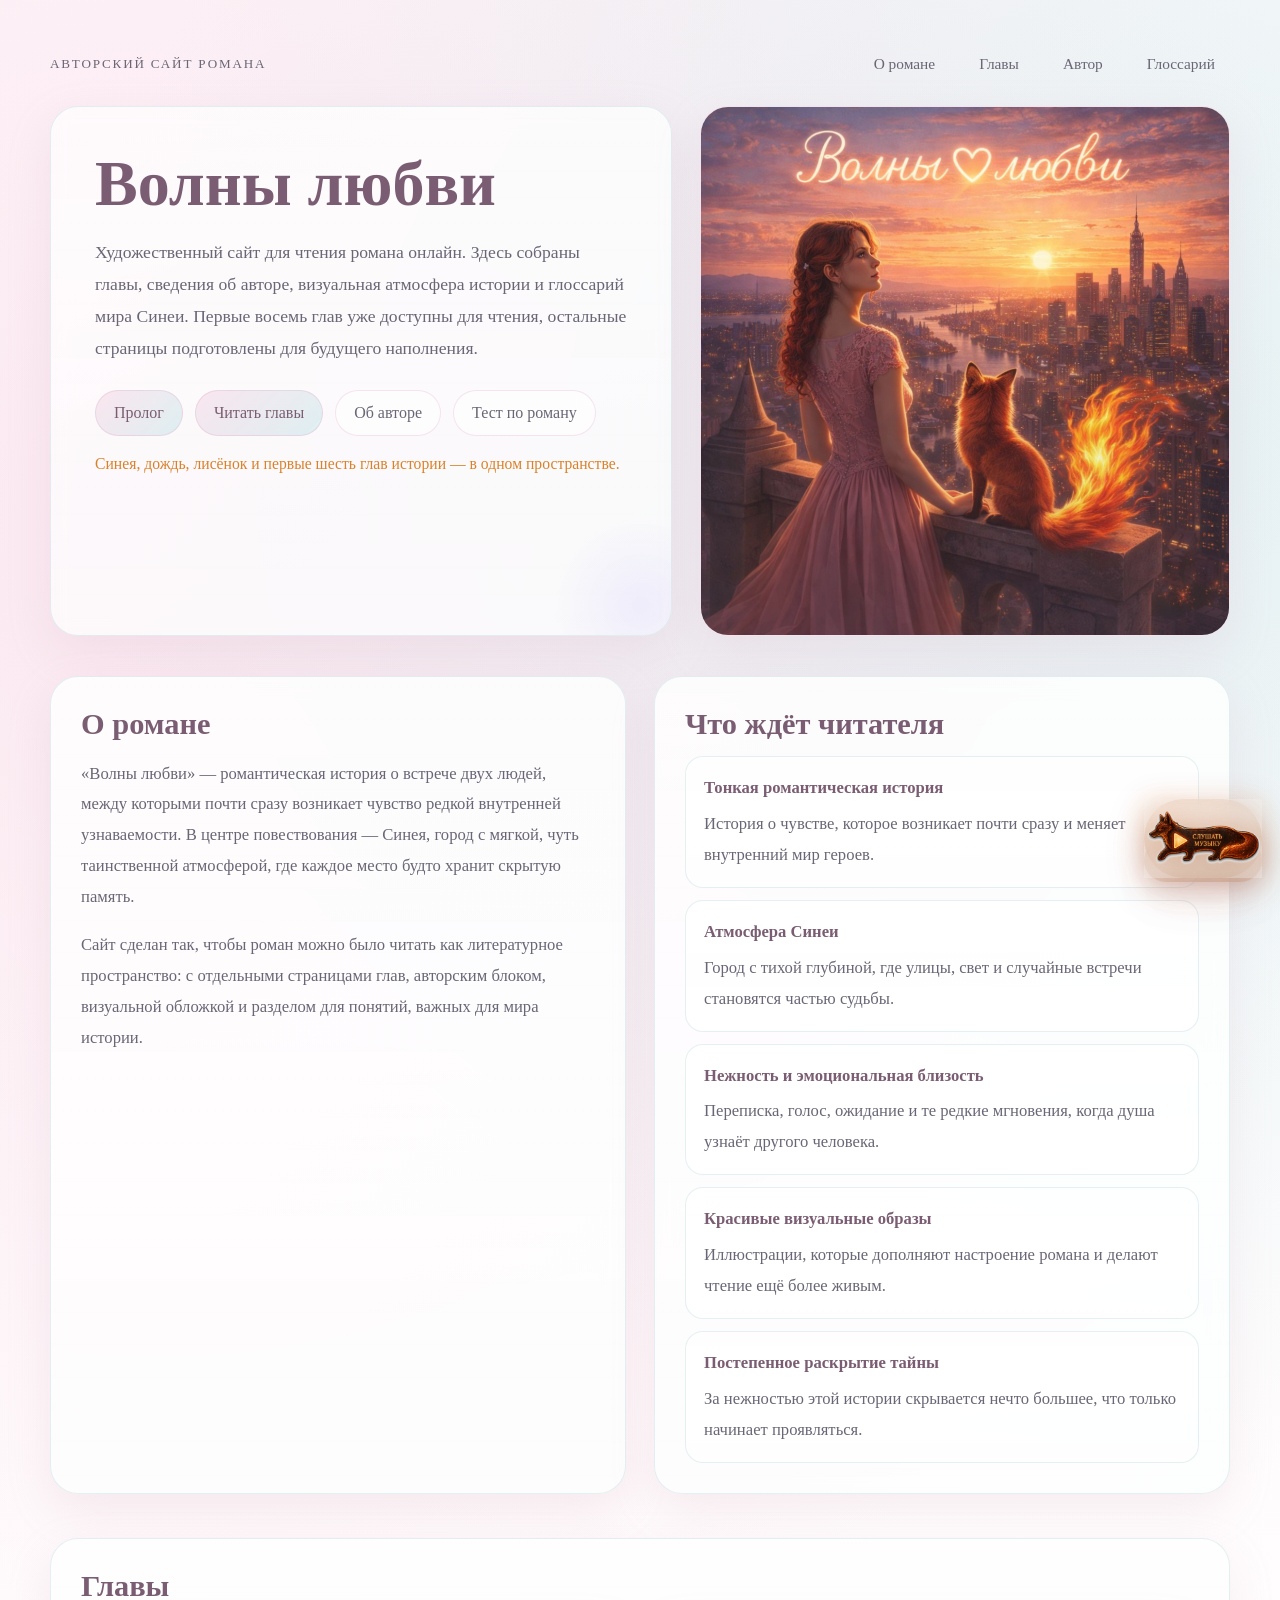
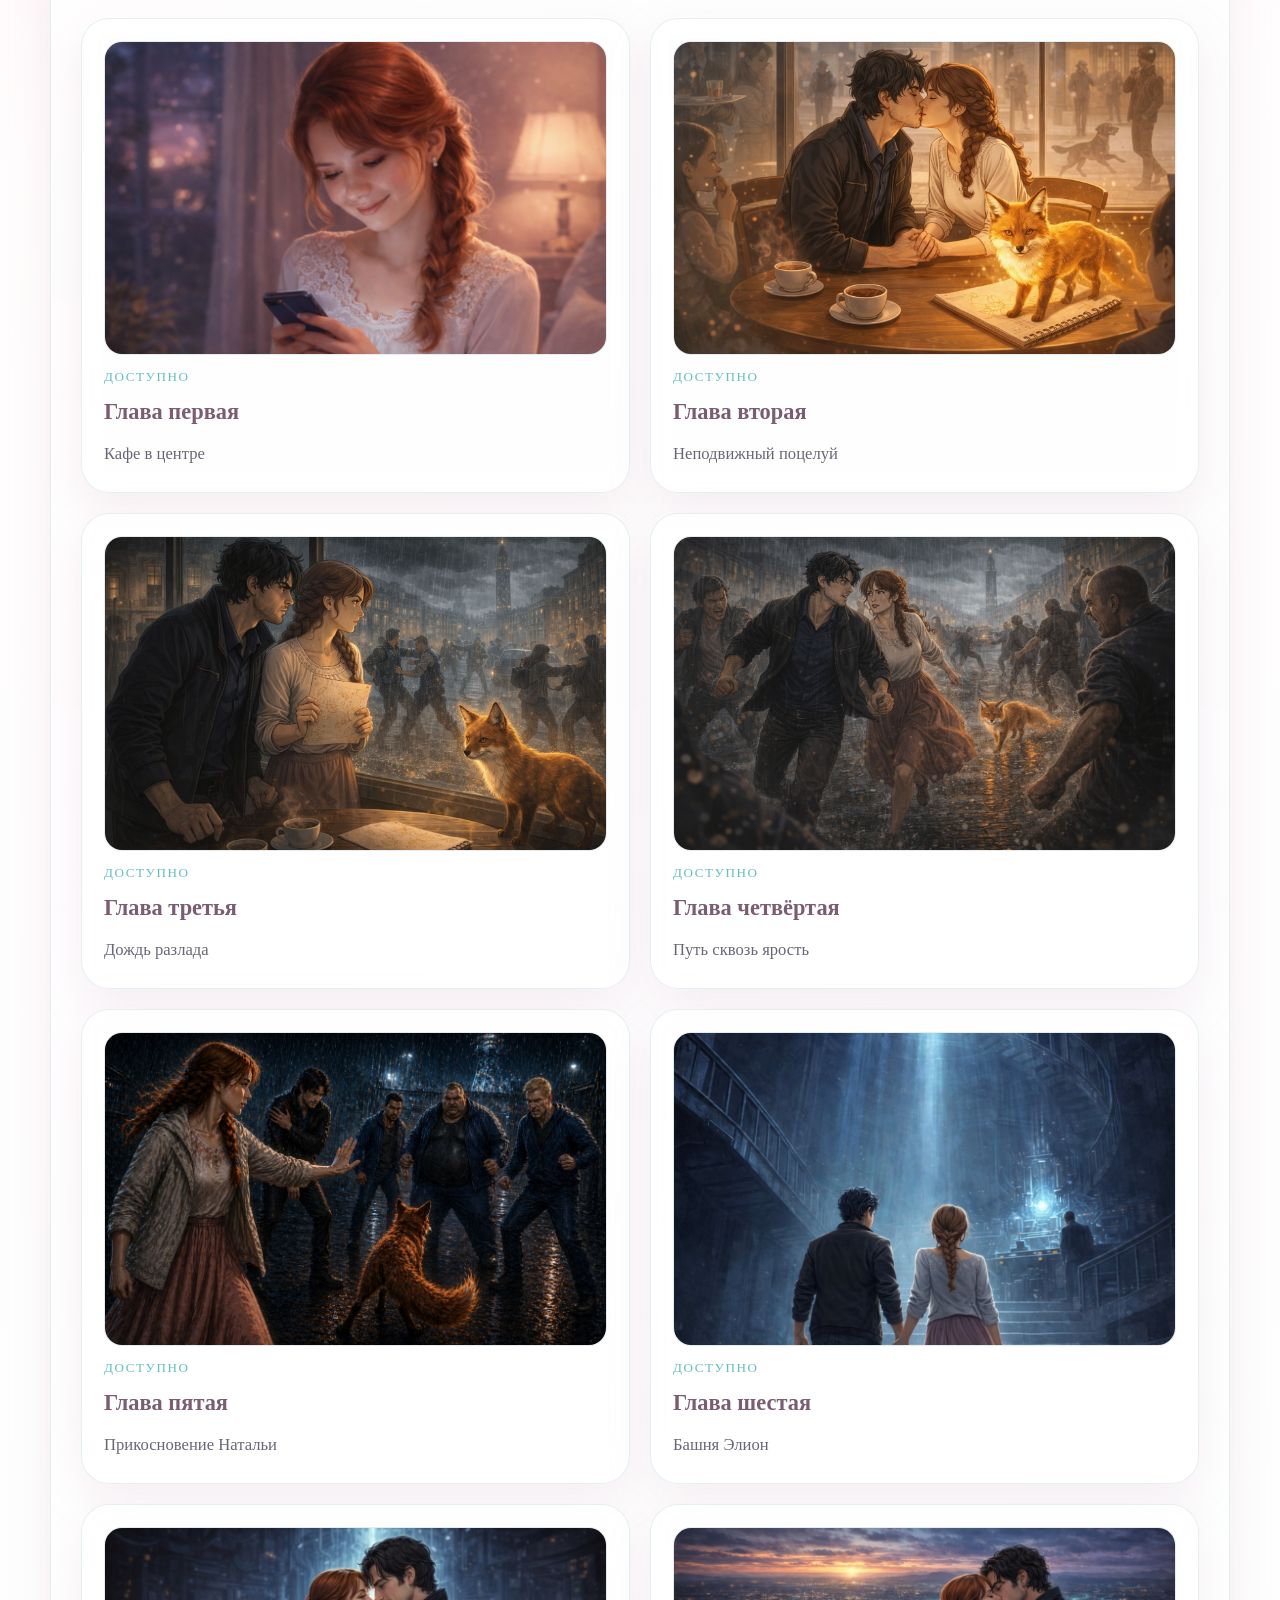
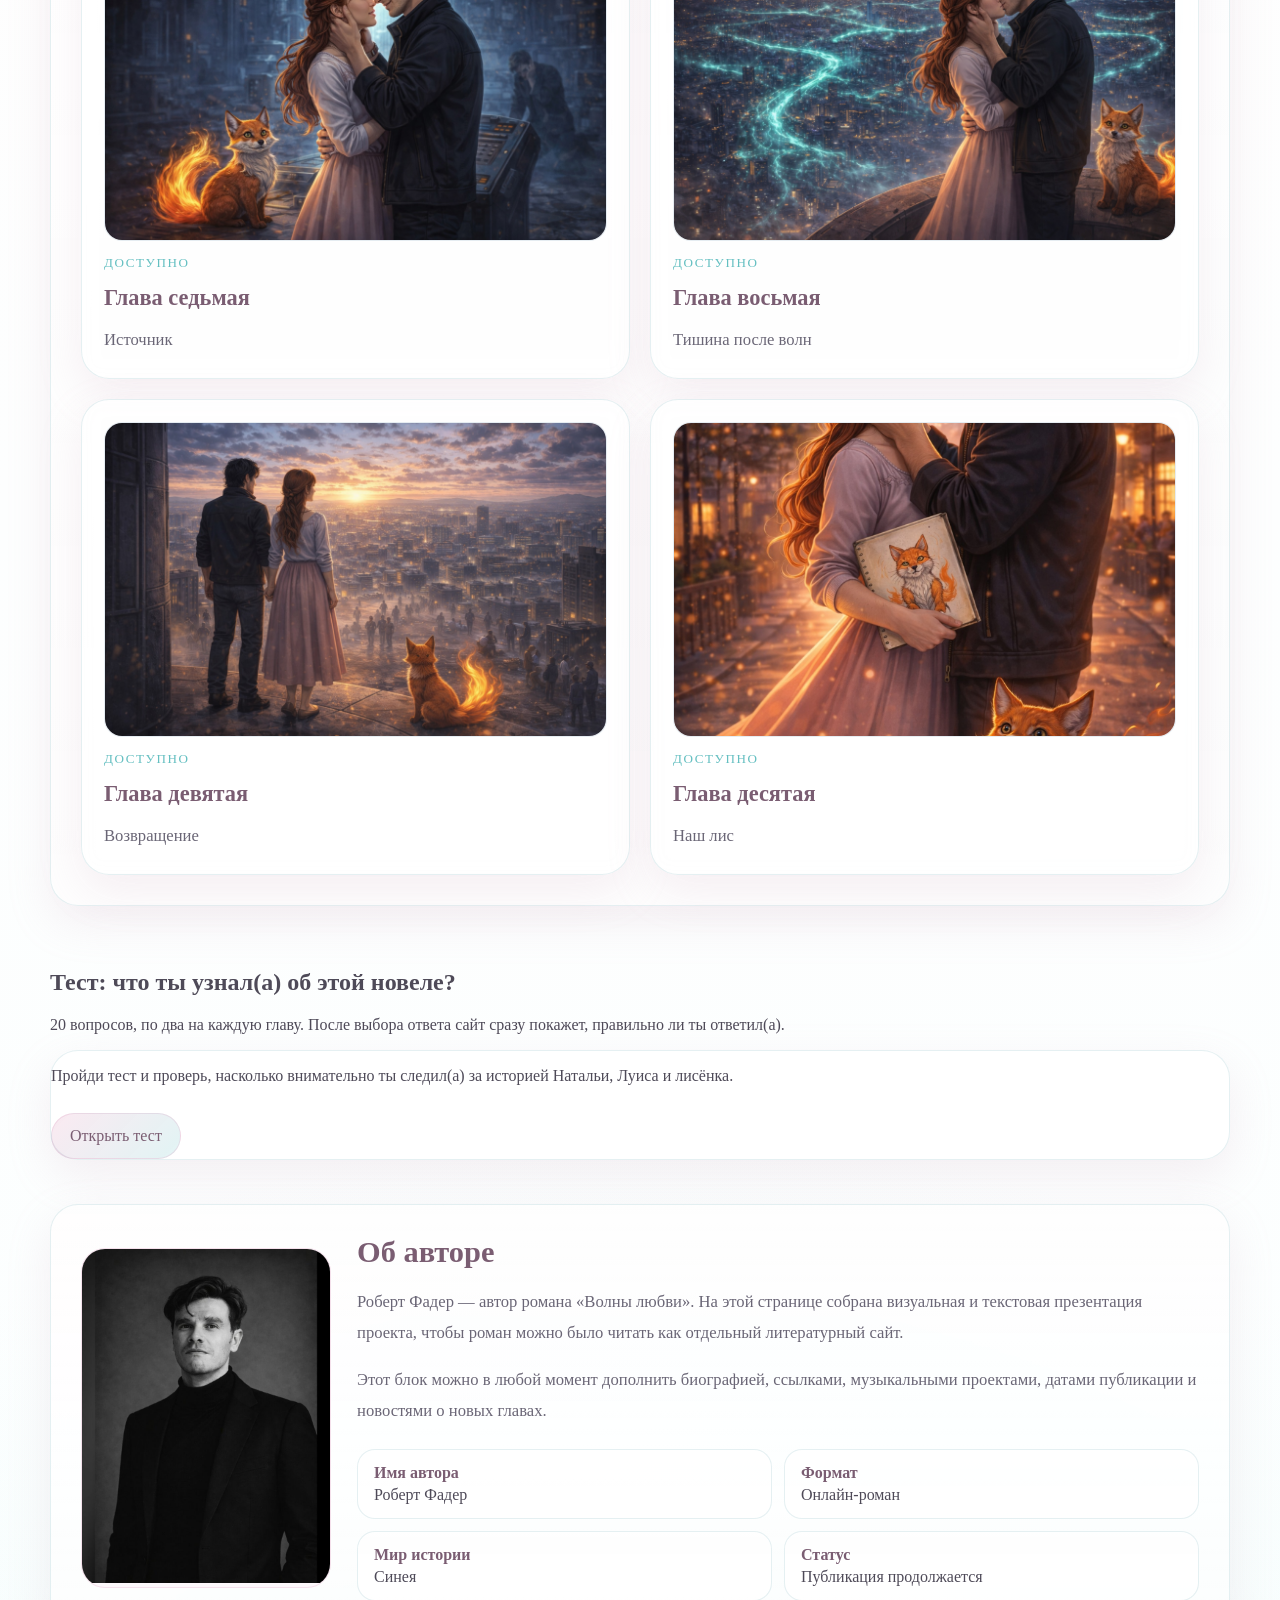
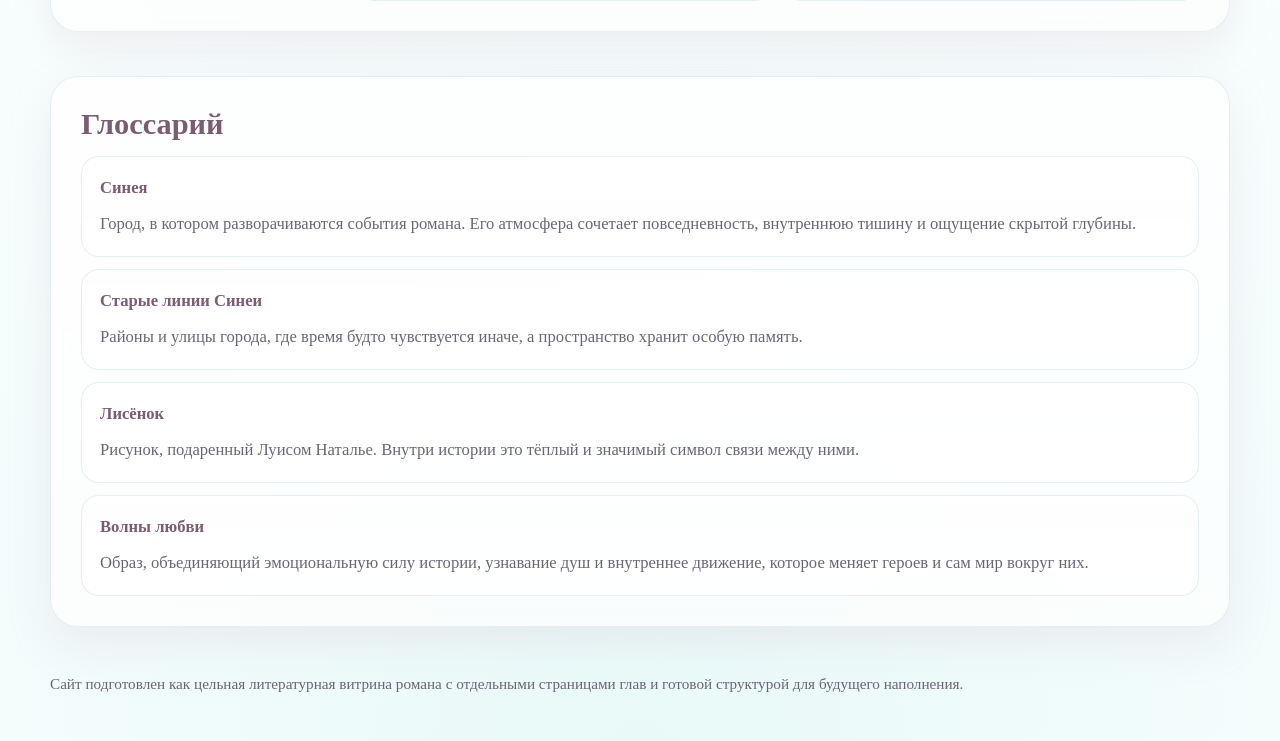
==== commit 815a0926: "Add files via upload" ====
--- a/index.html
+++ b/index.html
@@ -624,5 +624,41 @@
 </script>
 
 
+
+  <div class="music-launcher">
+    <button id="openSoundBtn" class="music-open-btn" type="button" aria-label="Послушать музыку">
+      <img src="assets/img/fox-play.png" alt="Слушать музыку">
+    </button>
+  </div>
+
+  <canvas id="globalSpectrumCanvas" class="global-spectrum-canvas" aria-hidden="true"></canvas>
+
+  <div id="soundModal" class="sound-modal" aria-hidden="true">
+    <div class="sound-modal-backdrop"></div>
+    <div id="soundModalCard" class="sound-modal-card">
+      <div id="soundModalDrag" class="sound-modal-top">
+        <div class="sound-modal-title">Саундтрек «Волны любви»</div>
+        <button id="closeSoundBtn" class="sound-close" type="button" aria-label="Закрыть">×</button>
+      </div>
+      <div class="sound-controls">
+        <div class="playlist-block">
+          <audio id="soundtrack" controls preload="metadata"></audio>
+          <div class="playlist-ui">
+            <div class="playlist-label">Список воспроизведения</div>
+            <div class="playlist-items" id="playlistItems">
+              <button class="playlist-item active" type="button" data-src="assets/audio/prikosnovenie-istiny.mp3">Прикосновение истины</button>
+              <button class="playlist-item" type="button" data-src="assets/audio/soundtrack.mp3" data-fallback="assets/audio/soundtrack.wav">Волны любви</button>
+              <button class="playlist-item" type="button" data-src="assets/audio/la-lluvia.mp3">Дождь</button>
+            </div>
+          </div>
+          <canvas id="spectrumCanvas" aria-hidden="true"></canvas>
+        </div>
+        <p class="sound-hint">Нажмите на лиса, чтобы открыть музыку. При закрытии списка воспроизведение остановится.</p>
+      </div>
+    </div>
+  </div>
+
+  <script src="assets/js/waves-player.js"></script>
+
 </body>
 </html>
--- a/assets/css/styles.css
+++ b/assets/css/styles.css
@@ -739,3 +739,221 @@
   flex-wrap:wrap;
   margin-top:28px;
 }
+
+/* === Волны любви: лисий музыкальный плеер v2 === */
+.music-launcher{position:fixed!important;right:18px!important;bottom:18px!important;z-index:9990!important;width:156px!important;max-width:36vw!important;pointer-events:auto!important}.music-open-btn{width:100%!important;aspect-ratio:2.75/1!important;border:0!important;padding:0!important;margin:0!important;cursor:pointer!important;color:transparent!important;font-size:0!important;text-indent:-9999px!important;background:transparent url('../img/music-fox-button-transparent.png') center/contain no-repeat!important;filter:drop-shadow(0 0 10px rgba(255,126,29,.58)) drop-shadow(0 10px 18px rgba(19,10,8,.32))!important;transition:transform .2s ease,filter .2s ease!important}.music-open-btn:hover{transform:translateY(-2px) scale(1.035)!important;filter:drop-shadow(0 0 16px rgba(255,154,42,.88)) drop-shadow(0 12px 24px rgba(19,10,8,.38))!important}.sound-modal{position:fixed!important;inset:0!important;z-index:9991!important;pointer-events:none!important;opacity:0!important;transition:opacity .22s ease!important}.sound-modal.active{opacity:1!important;pointer-events:auto!important}.sound-modal-backdrop{position:absolute!important;inset:0!important;background:radial-gradient(circle at 80% 90%,rgba(255,112,31,.16),transparent 38%),rgba(11,8,10,.16)!important;backdrop-filter:blur(2px)!important}.sound-modal-card{position:fixed!important;right:22px!important;bottom:92px!important;left:auto;top:auto;width:min(390px,calc(100vw - 28px))!important;border-radius:24px!important;padding:14px!important;overflow:hidden!important;color:#ffe8b5!important;background:radial-gradient(circle at 20% 10%,rgba(255,164,48,.26),transparent 32%),linear-gradient(145deg,rgba(41,16,8,.97),rgba(15,9,10,.985) 58%,rgba(45,14,7,.97))!important;border:1px solid rgba(255,169,63,.54)!important;box-shadow:0 24px 74px rgba(21,7,4,.55),0 0 34px rgba(255,102,22,.18)!important}.sound-modal-card:before{content:"";position:absolute;inset:7px;border-radius:19px;border:1px solid rgba(255,190,91,.20);pointer-events:none}.sound-modal-top{position:relative!important;display:flex!important;align-items:center!important;justify-content:space-between!important;gap:12px!important;padding:4px 4px 12px!important;margin:0 0 12px!important;border-bottom:1px solid rgba(255,172,59,.32)!important;cursor:move!important;user-select:none!important;-webkit-user-select:none!important}.sound-modal-title{color:#ffe5aa!important;font-size:1rem!important;font-weight:800!important;line-height:1.32!important;letter-spacing:.01em!important;text-shadow:0 0 14px rgba(255,130,35,.42)!important}.sound-close{width:36px!important;height:36px!important;border-radius:12px!important;border:1px solid rgba(255,177,64,.46)!important;background:rgba(38,14,8,.68)!important;color:#ffd780!important;font-size:1.35rem!important;font-weight:800!important;cursor:pointer!important;box-shadow:inset 0 0 16px rgba(255,121,24,.12)!important}.sound-controls{position:relative!important;color:#ffe8bd!important}.sound-controls audio{width:100%!important;height:38px!important;filter:sepia(.25) saturate(1.1)!important}.playlist-block{display:flex!important;flex-direction:column!important;gap:12px!important}.playlist-ui{display:flex!important;flex-direction:column!important;gap:9px!important}.playlist-label{color:#ffd88d!important;font-size:.98rem!important;font-weight:800!important;text-transform:uppercase!important;letter-spacing:.08em!important}.playlist-items{display:flex!important;flex-direction:column!important;gap:8px!important;max-height:230px!important;overflow:auto!important;padding-right:3px!important}.playlist-item{position:relative!important;width:100%!important;text-align:left!important;border:1px solid rgba(255,169,63,.26)!important;background:linear-gradient(90deg,rgba(255,144,31,.12),rgba(255,226,163,.035))!important;color:#ffe9ba!important;border-radius:15px!important;padding:11px 38px 11px 39px!important;cursor:pointer!important;font-size:.96rem!important;line-height:1.35!important;font-weight:700!important;transition:transform .18s ease,border-color .18s ease,background .18s ease,box-shadow .18s ease!important}.playlist-item:before{content:"▶";position:absolute;left:14px;top:50%;transform:translateY(-50%);color:#ffbf61;text-shadow:0 0 10px rgba(255,130,30,.72)}.playlist-item:after{content:"›";position:absolute;right:14px;top:50%;transform:translateY(-52%);color:#ffc971;font-size:1.35rem}.playlist-item:hover{transform:translateY(-1px)!important;border-color:rgba(255,198,91,.72)!important;background:linear-gradient(90deg,rgba(255,139,31,.24),rgba(255,226,163,.07))!important;box-shadow:0 0 18px rgba(255,107,24,.13)!important}.playlist-item.active{color:#fff3cc!important;border-color:rgba(255,203,94,.9)!important;background:linear-gradient(90deg,rgba(255,137,26,.34),rgba(255,223,135,.11))!important;box-shadow:inset 0 0 18px rgba(255,128,28,.18),0 0 22px rgba(255,111,25,.16)!important}.spectrum-wrap{margin-top:12px!important;border-radius:18px!important;overflow:hidden!important;border:1px solid rgba(255,166,56,.28)!important;background:rgba(12,5,4,.38)!important;box-shadow:inset 0 0 22px rgba(255,111,24,.13)!important}.spectrum-canvas{display:block!important;width:100%!important;height:84px!important}.sound-hint{color:rgba(255,226,178,.76)!important;font-size:.88rem!important;line-height:1.42!important;margin:11px 4px 0!important}.global-spectrum-canvas{position:fixed!important;left:0!important;right:0!important;bottom:0!important;width:100vw!important;height:76px!important;z-index:9988!important;pointer-events:none!important;opacity:0!important;transform:translateY(22px)!important;transition:opacity .28s ease,transform .28s ease!important;mix-blend-mode:screen!important}.global-spectrum-canvas.is-playing{opacity:.88!important;transform:translateY(0)!important}@media(max-width:640px){.music-launcher{right:9px!important;bottom:12px!important;width:118px!important;max-width:32vw!important}.sound-modal-card{width:min(94vw,390px)!important;right:3vw!important;bottom:78px!important;padding:12px!important}.playlist-items{max-height:205px!important}.spectrum-canvas{height:72px!important}.global-spectrum-canvas{top:0!important;bottom:auto!important;height:58px!important;transform:translateY(-18px)!important}.global-spectrum-canvas.is-playing{transform:translateY(0)!important;opacity:.78!important}}
+
+
+/* === Волны любви: fox music player v7 === */
+.music-launcher{
+  position:fixed !important;
+  right:18px !important;
+  bottom:18px !important;
+  z-index:10050 !important;
+  width:auto !important;
+  height:auto !important;
+}
+.music-open-btn{
+  appearance:none !important;
+  -webkit-appearance:none !important;
+  border:0 !important;
+  background:transparent !important;
+  padding:0 !important;
+  margin:0 !important;
+  width:118px !important;
+  max-width:28vw !important;
+  cursor:pointer !important;
+  filter:drop-shadow(0 10px 18px rgba(68,26,7,.35)) drop-shadow(0 0 12px rgba(255,122,32,.42)) !important;
+  transition:transform .22s ease, filter .22s ease !important;
+}
+.music-open-btn:hover{ transform:translateY(-2px) scale(1.035) !important; }
+.music-open-btn img{
+  display:block !important;
+  width:100% !important;
+  height:auto !important;
+  background:transparent !important;
+  border:0 !important;
+  pointer-events:none !important;
+}
+.sound-modal{
+  position:fixed !important;
+  inset:0 !important;
+  display:none !important;
+  z-index:10040 !important;
+  pointer-events:none !important;
+}
+.sound-modal.active{
+  display:block !important;
+}
+.sound-modal-backdrop{
+  position:absolute !important;
+  inset:0 !important;
+  background:radial-gradient(circle at 70% 75%, rgba(255,121,35,.22), transparent 34%), rgba(17,9,6,.35) !important;
+  backdrop-filter:blur(2px) !important;
+  pointer-events:auto !important;
+}
+.sound-modal-card{
+  position:fixed !important;
+  right:18px !important;
+  bottom:108px !important;
+  width:min(390px, calc(100vw - 24px)) !important;
+  color:#ffeccb !important;
+  background:
+    radial-gradient(circle at 50% 0%, rgba(255,190,91,.22), transparent 34%),
+    linear-gradient(180deg, rgba(42,16,7,.96), rgba(14,6,4,.98)) !important;
+  border:1px solid rgba(255,159,57,.48) !important;
+  border-radius:24px !important;
+  box-shadow:0 24px 70px rgba(30,9,3,.52), 0 0 34px rgba(255,114,24,.25) !important;
+  padding:16px !important;
+  pointer-events:auto !important;
+  overflow:hidden !important;
+}
+.sound-modal-card::before{
+  content:"" !important;
+  position:absolute !important;
+  inset:0 !important;
+  background:linear-gradient(120deg, rgba(255,255,255,.10), transparent 34%, rgba(255,131,36,.10)) !important;
+  pointer-events:none !important;
+}
+.sound-modal-top{
+  position:relative !important;
+  z-index:1 !important;
+  display:flex !important;
+  justify-content:space-between !important;
+  align-items:center !important;
+  gap:12px !important;
+  padding:4px 2px 12px !important;
+  margin:0 0 12px !important;
+  border-bottom:1px solid rgba(255,159,57,.28) !important;
+  cursor:move !important;
+  user-select:none !important;
+}
+.sound-modal-title{
+  color:#ffe2a7 !important;
+  font-family:Georgia, "Times New Roman", serif !important;
+  font-size:1.05rem !important;
+  font-weight:800 !important;
+  letter-spacing:.02em !important;
+  text-shadow:0 0 12px rgba(255,145,43,.38) !important;
+}
+.sound-close{
+  width:34px !important;
+  height:34px !important;
+  border-radius:12px !important;
+  border:1px solid rgba(255,183,91,.45) !important;
+  background:rgba(255,141,42,.11) !important;
+  color:#ffdfa2 !important;
+  font-size:1.15rem !important;
+  cursor:pointer !important;
+}
+.sound-close:hover{ background:rgba(255,141,42,.24) !important; }
+.sound-controls{
+  position:relative !important;
+  z-index:1 !important;
+}
+.sound-controls audio{
+  width:100% !important;
+  height:36px !important;
+  margin:2px 0 12px !important;
+  filter:sepia(.15) saturate(1.1) !important;
+}
+.playlist-block{
+  display:flex !important;
+  flex-direction:column !important;
+  gap:12px !important;
+}
+.playlist-label{
+  color:#ffd996 !important;
+  font-family:Georgia, "Times New Roman", serif !important;
+  font-size:.98rem !important;
+  font-weight:800 !important;
+  text-shadow:0 0 10px rgba(255,138,36,.30) !important;
+}
+.playlist-items{
+  display:flex !important;
+  flex-direction:column !important;
+  gap:9px !important;
+  max-height:210px !important;
+  overflow:auto !important;
+  padding-right:3px !important;
+}
+.playlist-item{
+  width:100% !important;
+  text-align:left !important;
+  border:1px solid rgba(255,170,74,.26) !important;
+  border-radius:16px !important;
+  padding:11px 13px !important;
+  background:linear-gradient(90deg, rgba(255,140,35,.13), rgba(255,255,255,.04)) !important;
+  color:#ffeacc !important;
+  font-size:.96rem !important;
+  font-weight:700 !important;
+  cursor:pointer !important;
+  box-shadow:inset 0 0 0 1px rgba(255,255,255,.025) !important;
+}
+.playlist-item::before{
+  content:"▶" !important;
+  margin-right:9px !important;
+  color:#ffbf64 !important;
+}
+.playlist-item:hover{
+  transform:translateY(-1px) !important;
+  border-color:rgba(255,192,95,.65) !important;
+  background:linear-gradient(90deg, rgba(255,150,42,.24), rgba(255,255,255,.07)) !important;
+}
+.playlist-item.active{
+  color:#2e1307 !important;
+  border-color:rgba(255,213,128,.90) !important;
+  background:linear-gradient(90deg, #ffd27a, #ff9d35) !important;
+  box-shadow:0 0 22px rgba(255,135,32,.30) !important;
+}
+.playlist-item.active::before{ color:#411807 !important; }
+#spectrumCanvas{
+  width:100% !important;
+  height:72px !important;
+  border-radius:18px !important;
+  border:1px solid rgba(255,166,64,.25) !important;
+  background:rgba(12,5,3,.32) !important;
+  margin-top:2px !important;
+}
+.global-spectrum-canvas{
+  position:fixed !important;
+  left:0 !important;
+  bottom:0 !important;
+  width:100vw !important;
+  height:82px !important;
+  z-index:10020 !important;
+  pointer-events:none !important;
+  opacity:0 !important;
+  transition:opacity .3s ease !important;
+}
+.global-spectrum-canvas.is-playing{ opacity:1 !important; }
+.sound-hint{
+  color:rgba(255,232,198,.75) !important;
+  font-size:.88rem !important;
+  line-height:1.45 !important;
+  margin:10px 2px 0 !important;
+}
+@media (max-width: 720px){
+  .music-launcher{
+    right:12px !important;
+    bottom:14px !important;
+  }
+  .music-open-btn{
+    width:92px !important;
+    max-width:30vw !important;
+  }
+  .sound-modal-card{
+    top:86px !important;
+    bottom:auto !important;
+    right:10px !important;
+    left:10px !important;
+    width:auto !important;
+    max-height:calc(100vh - 112px) !important;
+    overflow:auto !important;
+  }
+  .global-spectrum-canvas{
+    top:0 !important;
+    bottom:auto !important;
+    height:68px !important;
+  }
+}
